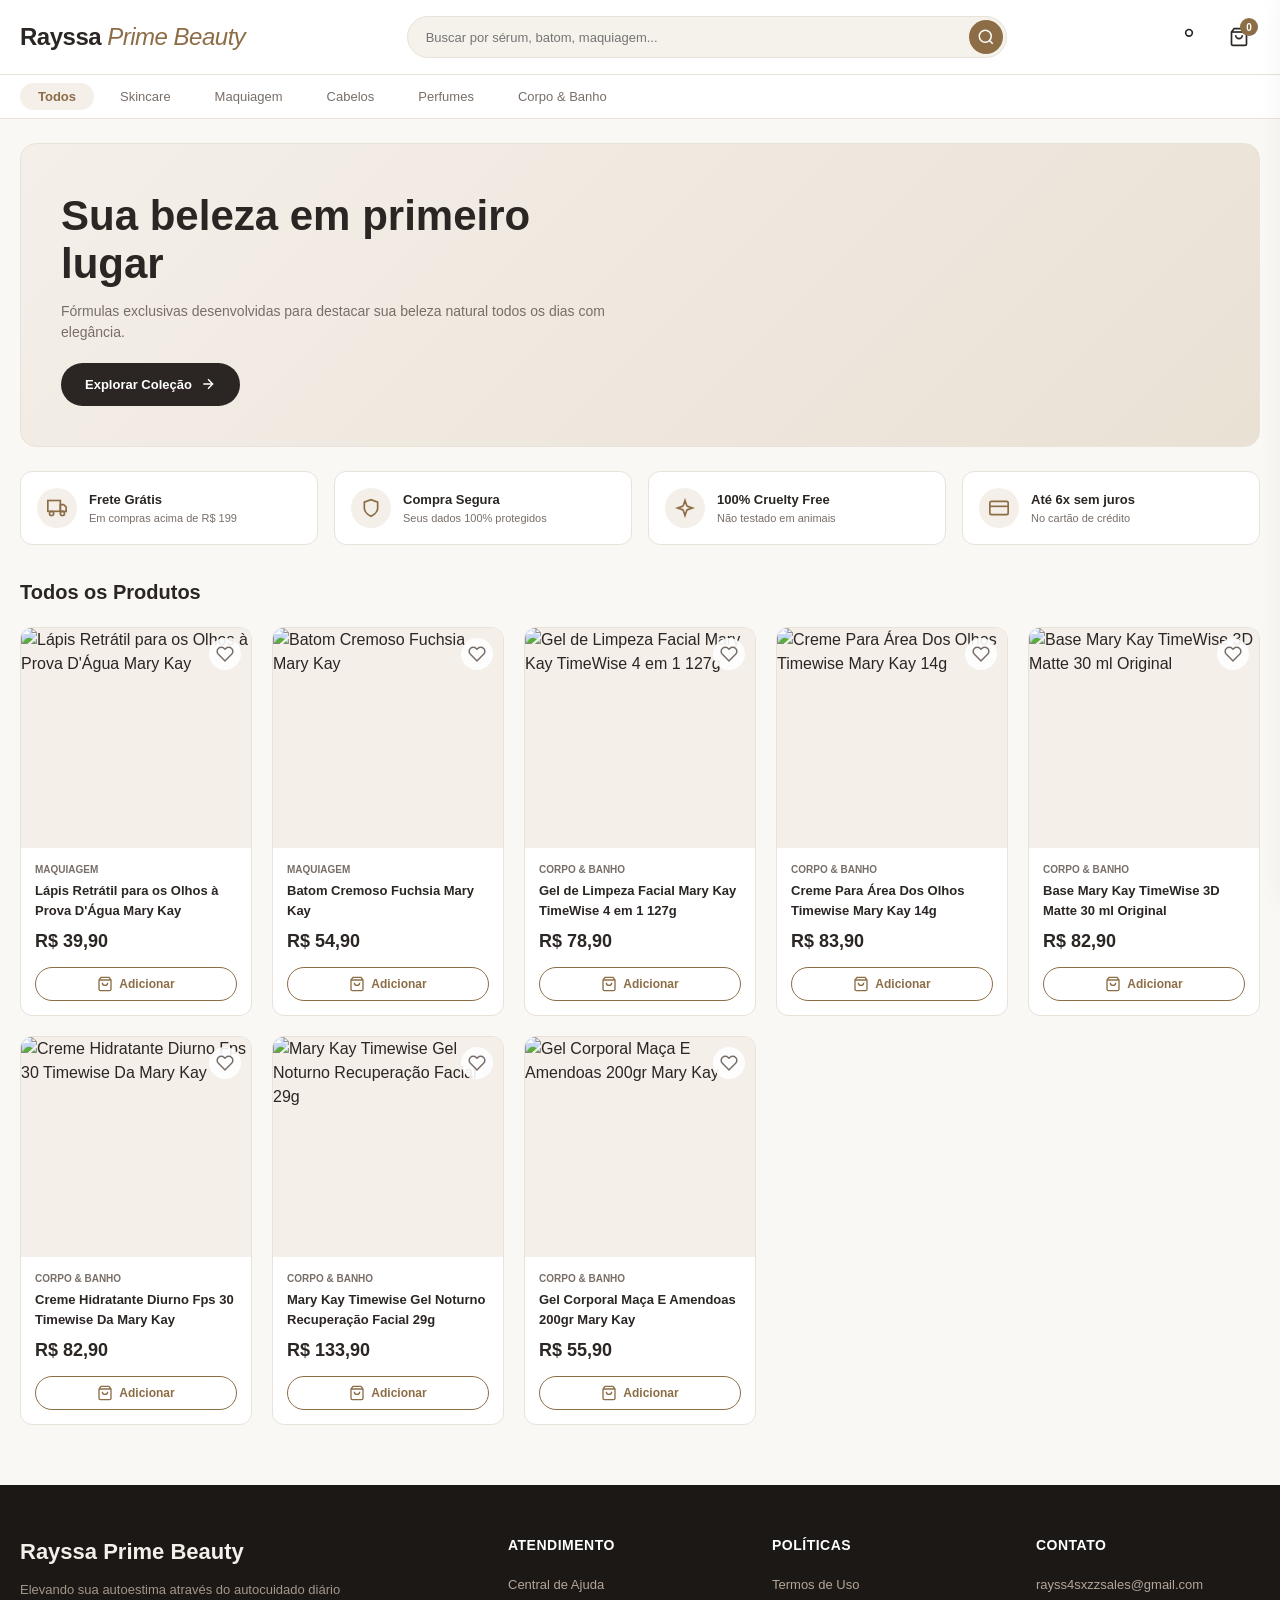
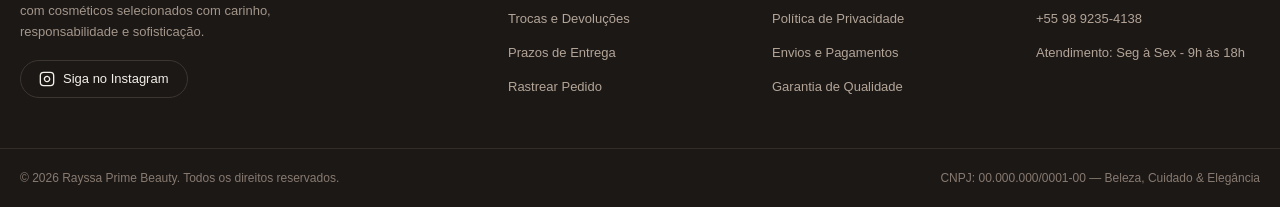
==== index.html @ d8be5419 "Add files via upload" ====
<!DOCTYPE html>
<html lang="pt-BR">

<head>
    <meta charset="UTF-8">
    <meta name="viewport" content="width=device-width, initial-scale=1.0">
    <meta name="description" content="Loja online de produtos de beleza e cuidados pessoais femininos">
    <title>Rayssa Prime Beauty | Beleza & Cuidados Especiais</title>

    <style>
        /* RESET & PALETA DE CORES TERROSA E NUDE ELEGANTE */
        * {
            margin: 0;
            padding: 0;
            box-sizing: border-box;
        }

        :root {
            --primary: #c5a880;          /* Dourado champagne / Nude aquecido */
            --primary-dark: #8c6d46;     /* Marrom avelã refinado */
            --primary-soft: #f4efe9;    /* Creme baunilha suave */
            --bg-body: #faf8f5;         /* Off-white marfim */
            --card-bg: #ffffff;
            --text-main: #2b2623;       /* Grafite café */
            --text-muted: #786e68;      /* Cinza taupe */
            --border: #e8e2d9;          /* Borda neutra e suave */
            --dark-footer: #1c1816;      /* Cacau escuro */
            --success: #25d366;
            --shadow: 0 10px 30px rgba(140, 109, 70, 0.08);
        }

        html, body {
            width: 100%;
            max-width: 100%;
            overflow-x: hidden;
        }

        body {
            font-family: 'Inter', -apple-system, BlinkMacSystemFont, "Segoe UI", Roboto, sans-serif;
            background-color: var(--bg-body);
            color: var(--text-main);
            line-height: 1.5;
            min-height: 100vh;
            display: flex;
            flex-direction: column;
        }

        button, input {
            font-family: inherit;
        }

        button {
            cursor: pointer;
        }

        main {
            flex: 1;
            width: 100%;
        }

        /* CABEÇALHO */
        header {
            position: sticky;
            top: 0;
            z-index: 1000;
            background: rgba(255, 255, 255, 0.96);
            backdrop-filter: blur(12px);
            border-bottom: 1px solid var(--border);
            width: 100%;
        }

        .topbar {
            width: 100%;
            max-width: 1280px;
            min-height: 74px;
            margin: 0 auto;
            padding: 12px 20px;
            display: flex;
            align-items: center;
            justify-content: space-between;
            gap: 24px;
        }

        .logo {
            color: var(--text-main);
            text-decoration: none;
            font-size: 24px;
            font-weight: 700;
            letter-spacing: -0.5px;
            white-space: nowrap;
        }

        .logo span {
            color: var(--primary-dark);
            font-weight: 300;
            font-style: italic;
        }

        .search {
            flex: 1;
            max-width: 600px;
            position: relative;
            margin: 0 auto;
        }

        .search input {
            width: 100%;
            height: 42px;
            padding: 0 48px 0 18px;
            border: 1px solid var(--border);
            border-radius: 25px;
            outline: none;
            background: #f5f1eb;
            color: var(--text-main);
            font-size: 13px;
            transition: all 0.2s ease;
        }

        .search input:focus {
            background: var(--card-bg);
            border-color: var(--primary);
            box-shadow: 0 0 0 3px rgba(197, 168, 128, 0.2);
        }

        .search button {
            position: absolute;
            right: 4px;
            top: 4px;
            width: 34px;
            height: 34px;
            border: none;
            border-radius: 50%;
            background: var(--primary-dark);
            color: white;
            display: flex;
            align-items: center;
            justify-content: center;
            transition: background 0.2s;
        }

        .search button:hover {
            background: var(--primary);
        }

        .header-actions {
            display: flex;
            align-items: center;
            gap: 8px;
        }

        .header-icon {
            width: 42px;
            height: 42px;
            border: none;
            background: transparent;
            color: var(--text-main);
            border-radius: 50%;
            display: flex;
            align-items: center;
            justify-content: center;
            position: relative;
            transition: 0.2s;
        }

        .header-icon:hover {
            background: var(--primary-soft);
            color: var(--primary-dark);
        }

        .cart-count {
            position: absolute;
            top: 2px;
            right: 2px;
            min-width: 18px;
            height: 18px;
            padding: 0 5px;
            background: var(--primary-dark);
            color: white;
            border-radius: 10px;
            font-size: 10px;
            font-weight: 700;
            display: flex;
            align-items: center;
            justify-content: center;
        }

        /* CATEGORIAS */
        .categories {
            background: var(--card-bg);
            border-top: 1px solid var(--border);
            width: 100%;
        }

        .category-list {
            max-width: 1280px;
            margin: 0 auto;
            padding: 8px 20px;
            display: flex;
            gap: 8px;
            overflow-x: auto;
            scrollbar-width: none;
        }

        .category-list::-webkit-scrollbar {
            display: none;
        }

        .category {
            border: none;
            background: transparent;
            color: var(--text-muted);
            padding: 6px 18px;
            border-radius: 20px;
            font-size: 13px;
            white-space: nowrap;
            transition: 0.2s;
        }

        .category:hover, .category.active {
            color: var(--primary-dark);
            background: var(--primary-soft);
            font-weight: 600;
        }

        /* HERO BANNER */
        .hero {
            max-width: 1280px;
            margin: 24px auto;
            padding: 0 20px;
            width: 100%;
        }

        .hero-box {
            min-height: 280px;
            border-radius: 16px;
            overflow: hidden;
            position: relative;
            display: flex;
            align-items: center;
            padding: 40px;
            background: linear-gradient(135deg, #f4efe9 0%, #eae1d5 100%);
            border: 1px solid var(--border);
        }

        .hero-content {
            position: relative;
            z-index: 2;
            max-width: 550px;
        }

        .hero-label {
            color: var(--primary-dark);
            text-transform: uppercase;
            font-size: 11px;
            font-weight: 700;
            letter-spacing: 1.5px;
        }

        .hero h1 {
            font-size: clamp(28px, 4vw, 42px);
            line-height: 1.15;
            color: var(--text-main);
            margin: 8px 0 12px;
            font-weight: 700;
        }

        .hero p {
            color: var(--text-muted);
            font-size: 14px;
        }

        .hero-button {
            display: inline-flex;
            align-items: center;
            gap: 8px;
            margin-top: 20px;
            padding: 12px 24px;
            background: var(--text-main);
            color: white;
            text-decoration: none;
            border-radius: 25px;
            font-size: 13px;
            font-weight: 600;
            transition: 0.2s;
        }

        .hero-button:hover {
            background: var(--primary-dark);
            transform: translateY(-2px);
        }

        /* BENEFÍCIOS */
        .benefits {
            max-width: 1280px;
            margin: 0 auto 32px;
            padding: 0 20px;
            display: grid;
            grid-template-columns: repeat(4, 1fr);
            gap: 16px;
            width: 100%;
        }

        .benefit {
            background: var(--card-bg);
            border: 1px solid var(--border);
            border-radius: 12px;
            padding: 16px;
            display: flex;
            align-items: center;
            gap: 12px;
        }

        .benefit-icon {
            width: 40px;
            height: 40px;
            border-radius: 50%;
            background: var(--primary-soft);
            color: var(--primary-dark);
            display: flex;
            align-items: center;
            justify-content: center;
            flex-shrink: 0;
        }

        .benefit strong {
            display: block;
            font-size: 13px;
            color: var(--text-main);
        }

        .benefit span {
            display: block;
            color: var(--text-muted);
            font-size: 11px;
        }

        /* CONTEÚDO / PRODUTOS */
        .container {
            width: 100%;
            max-width: 1280px;
            margin: 0 auto;
            padding: 0 20px 60px;
        }

        .section-header {
            display: flex;
            align-items: center;
            justify-content: space-between;
            margin: 24px 0 20px;
        }

        .section-header h2 {
            font-size: 20px;
            font-weight: 700;
        }

        /* CONFIGURAÇÃO DA GRADE REATORA DE PRODUTOS */
        .product-grid {
            display: grid;
            grid-template-columns: repeat(auto-fill, minmax(220px, 1fr));
            gap: 20px;
            width: 100%;
        }

        .product {
            background: var(--card-bg);
            border: 1px solid var(--border);
            border-radius: 12px;
            overflow: hidden;
            position: relative;
            transition: 0.3s ease;
            display: flex;
            flex-direction: column;
        }

        .product:hover {
            transform: translateY(-4px);
            box-shadow: var(--shadow);
        }

        .product-image {
            width: 100%;
            height: 220px;
            background: #f4efe9;
            position: relative;
            display: flex;
            align-items: center;
            justify-content: center;
            cursor: pointer;
            overflow: hidden;
        }

        .product-image img {
            width: 100%;
            height: 100%;
            object-fit: cover;
            transition: transform 0.3s ease;
        }

        .product-image:hover img {
            transform: scale(1.05);
        }

        .favorite {
            position: absolute;
            right: 10px;
            top: 10px;
            border: none;
            border-radius: 50%;
            width: 32px;
            height: 32px;
            background: rgba(255, 255, 255, 0.9);
            color: var(--text-muted);
            display: flex;
            align-items: center;
            justify-content: center;
            transition: 0.2s;
            z-index: 5;
        }

        .favorite:hover, .favorite.active {
            color: #c0392b;
            background: white;
        }

        .favorite.active svg {
            fill: #c0392b;
            stroke: #c0392b;
        }

        .product-info {
            padding: 14px;
            display: flex;
            flex-direction: column;
            flex: 1;
        }

        .product-category {
            color: var(--text-muted);
            text-transform: uppercase;
            font-size: 10px;
            font-weight: 700;
            margin-bottom: 4px;
        }

        .product-name {
            font-size: 13px;
            font-weight: 600;
            color: var(--text-main);
            margin-bottom: 8px;
            min-height: 38px;
        }

        .price {
            font-size: 18px;
            font-weight: 700;
            color: var(--text-main);
            margin-bottom: 12px;
            margin-top: auto;
        }

        .add-cart {
            width: 100%;
            border: 1px solid var(--primary-dark);
            background: transparent;
            color: var(--primary-dark);
            padding: 8px;
            border-radius: 20px;
            font-size: 12px;
            font-weight: 600;
            display: flex;
            align-items: center;
            justify-content: center;
            gap: 6px;
            transition: 0.2s;
        }

        .add-cart:hover {
            background: var(--primary-dark);
            color: white;
        }

        /* MODAL DE AMPLIAÇÃO / LIGHTBOX DA IMAGEM */
        .image-modal-overlay {
            position: fixed;
            inset: 0;
            background: rgba(0, 0, 0, 0.88);
            backdrop-filter: blur(5px);
            z-index: 4000;
            display: none;
            align-items: center;
            justify-content: center;
            padding: 20px;
            opacity: 0;
            transition: opacity 0.3s ease;
        }

        .image-modal-overlay.active {
            display: flex;
            opacity: 1;
        }

        .image-modal-wrapper {
            position: relative;
            max-width: 90vw;
            max-height: 85vh;
            display: flex;
            flex-direction: column;
            align-items: center;
        }

        .image-modal-viewport {
            overflow: hidden;
            border-radius: 8px;
            display: flex;
            align-items: center;
            justify-content: center;
            max-width: 80vw;
            max-height: 75vh;
            position: relative;
            user-select: none;
            touch-action: none;
        }

        .image-modal-viewport img {
            max-width: 100%;
            max-height: 75vh;
            object-fit: contain;
            border-radius: 8px;
            box-shadow: 0 10px 40px rgba(0,0,0,0.5);
            cursor: zoom-in;
            transition: transform 0.2s ease-out;
            transform-origin: center center;
        }

        .image-modal-viewport img.zoomed {
            cursor: grab;
        }

        .image-modal-viewport img.grabbing {
            cursor: grabbing !important;
        }

        .close-image-modal {
            position: absolute;
            top: -45px;
            right: 0;
            background: rgba(255, 255, 255, 0.2);
            border: none;
            color: white;
            width: 36px;
            height: 36px;
            border-radius: 50%;
            display: flex;
            align-items: center;
            justify-content: center;
            cursor: pointer;
            transition: background 0.2s;
            z-index: 10;
        }

        .close-image-modal:hover {
            background: rgba(255, 255, 255, 0.4);
        }

        .image-modal-caption {
            color: #ffffff;
            margin-top: 12px;
            font-size: 14px;
            font-weight: 500;
            text-align: center;
            text-shadow: 0 2px 4px rgba(0,0,0,0.5);
        }

        /* MODAL / PAINEL LATERAL DO CARRINHO */
        .cart-overlay {
            position: fixed;
            inset: 0;
            background: rgba(28, 24, 22, 0.4);
            z-index: 2000;
            display: none;
            backdrop-filter: blur(2px);
        }

        .cart-overlay.active {
            display: block;
        }

        .cart-drawer {
            position: fixed;
            right: -420px;
            top: 0;
            width: 400px;
            max-width: 100%;
            height: 100%;
            background: var(--card-bg);
            z-index: 3000;
            display: flex;
            flex-direction: column;
            transition: right 0.3s ease;
            box-shadow: -10px 0 30px rgba(0,0,0,0.1);
        }

        .cart-drawer.active {
            right: 0;
        }

        .cart-header {
            padding: 18px 20px;
            border-bottom: 1px solid var(--border);
            display: flex;
            align-items: center;
            justify-content: space-between;
        }

        .cart-header h3 {
            font-size: 18px;
            font-weight: 700;
        }

        .close-cart {
            border: none;
            background: transparent;
            width: 36px;
            height: 36px;
            border-radius: 50%;
            display: flex;
            align-items: center;
            justify-content: center;
            color: var(--text-muted);
        }

        .close-cart:hover {
            background: var(--primary-soft);
            color: var(--text-main);
        }

        .cart-items {
            flex: 1;
            overflow-y: auto;
            padding: 10px 20px;
        }

        .cart-item {
            display: flex;
            gap: 12px;
            padding: 12px 0;
            border-bottom: 1px solid var(--border);
            align-items: center;
        }

        .cart-item-img {
            width: 60px;
            height: 60px;
            border-radius: 8px;
            object-fit: cover;
            background: #f5f1eb;
        }

        .cart-item-details {
            flex: 1;
        }

        .cart-item-title {
            font-size: 13px;
            font-weight: 600;
            margin-bottom: 4px;
        }

        .cart-item-price {
            font-size: 13px;
            font-weight: 700;
            color: var(--primary-dark);
        }

        .cart-item-qty {
            display: flex;
            align-items: center;
            gap: 8px;
            margin-top: 6px;
        }

        .qty-btn {
            width: 22px;
            height: 22px;
            border: 1px solid var(--border);
            background: white;
            border-radius: 4px;
            display: flex;
            align-items: center;
            justify-content: center;
            font-size: 12px;
        }

        .remove-item {
            border: none;
            background: transparent;
            color: #c0392b;
            font-size: 11px;
            margin-left: auto;
            cursor: pointer;
        }

        .cart-empty {
            height: 100%;
            display: flex;
            flex-direction: column;
            align-items: center;
            justify-content: center;
            color: var(--text-muted);
            text-align: center;
            gap: 12px;
        }

        .cart-footer {
            padding: 20px;
            border-top: 1px solid var(--border);
            background: var(--card-bg);
        }

        .cart-total {
            display: flex;
            justify-content: space-between;
            font-size: 16px;
            font-weight: 700;
            margin-bottom: 16px;
        }

        .checkout-btn {
            width: 100%;
            border: none;
            background: var(--success);
            color: white;
            padding: 12px;
            border-radius: 25px;
            font-size: 14px;
            font-weight: 700;
            display: flex;
            align-items: center;
            justify-content: center;
            gap: 8px;
            transition: 0.2s;
        }

        .checkout-btn:hover {
            filter: brightness(0.95);
        }

        .checkout-btn:disabled {
            opacity: 0.8;
            cursor: wait;
        }

        /* ANIMAÇÃO DE SPINNER PARA REDIRECIONAMENTO */
        .spinner {
            width: 18px;
            height: 18px;
            border: 2px solid rgba(255, 255, 255, 0.3);
            border-radius: 50%;
            border-top-color: white;
            animation: spin 0.8s linear infinite;
        }

        @keyframes spin {
            to { transform: rotate(360deg); }
        }

        /* RODAPÉ */
        footer {
            width: 100%;
            background: var(--dark-footer);
            color: #d1c7bd;
            padding: 50px 0 0;
            margin: 0;
        }

        .footer-content {
            width: 100%;
            max-width: 1280px;
            margin: 0 auto;
            padding: 0 20px;
            display: grid;
            grid-template-columns: 2fr 1fr 1fr 1fr;
            gap: 40px;
        }

        .footer-brand h2 {
            color: #f4efe9;
            font-size: 22px;
            margin-bottom: 12px;
            font-weight: 700;
        }

        .footer-brand p {
            color: #a3968a;
            max-width: 340px;
            font-size: 13px;
            line-height: 1.6;
            margin-bottom: 18px;
        }

        .footer-column h3 {
            color: #ffffff;
            font-size: 14px;
            margin-bottom: 16px;
            font-weight: 600;
            text-transform: uppercase;
            letter-spacing: 0.5px;
        }

        .footer-column ul {
            list-style: none;
        }

        .footer-column li {
            margin-bottom: 10px;
        }

        .footer-column a {
            color: #b3a598;
            text-decoration: none;
            font-size: 13px;
            transition: 0.2s;
        }

        .footer-column a:hover {
            color: var(--primary);
        }

        .social-instagram {
            display: inline-flex;
            align-items: center;
            gap: 8px;
            color: #f4efe9;
            text-decoration: none;
            padding: 8px 18px;
            border: 1px solid #3d3530;
            border-radius: 20px;
            font-size: 13px;
            transition: all 0.2s ease;
        }

        .social-instagram:hover {
            background: var(--primary-dark);
            border-color: var(--primary-dark);
            color: white;
        }

        .footer-bottom {
            width: 100%;
            max-width: 1280px;
            margin: 40px auto 0;
            padding: 20px;
            border-top: 1px solid #332b26;
            display: flex;
            justify-content: space-between;
            align-items: center;
            gap: 15px;
            color: #877a70;
            font-size: 12px;
        }

        /* RESPONSIVIDADE */
        @media (max-width: 900px) {
            .footer-content {
                grid-template-columns: 1fr 1fr;
            }
            .benefits {
                grid-template-columns: repeat(2, 1fr);
            }
        }

        @media (max-width: 600px) {
            .container {
                padding: 0 12px 40px;
            }
            .topbar {
                padding: 10px;
                gap: 12px;
                flex-wrap: wrap;
            }
            .search {
                order: 3;
                flex-basis: 100%;
            }

            .hero-box {
                padding: 24px 16px;
            }

            .product-grid {
                grid-template-columns: repeat(2, 1fr);
                gap: 10px;
            }

            .product-image {
                height: 150px;
            }

            .product-info {
                padding: 10px;
            }

            .product-name {
                font-size: 12px;
                min-height: 32px;
            }

            .price {
                font-size: 15px;
                margin-bottom: 8px;
            }

            .add-cart {
                padding: 6px;
                font-size: 11px;
            }

            .footer-content {
                grid-template-columns: 1fr;
            }
            .footer-bottom {
                flex-direction: column;
                text-align: center;
            }
        }
    </style>
</head>

<body>

    <!-- CABEÇALHO -->
    <header>
        <div class="topbar">
            <a href="#" class="logo">Rayssa <span>Prime Beauty</span></a>

            <div class="search">
                <input type="text" id="searchInput" placeholder="Buscar por sérum, batom, maquiagem..." oninput="filtrarProdutos()">
                <button aria-label="Buscar">
                    <svg width="18" height="18" viewBox="0 0 24 24" fill="none" stroke="currentColor" stroke-width="2"><circle cx="11" cy="11" r="8"></circle><line x1="21" y1="21" x2="16.65" y2="16.65"></line></svg>
                </button>
            </div>

            <div class="header-actions">
                <button class="header-icon" title="Minha Conta / Login" onclick="alert('Área de Login e Cadastro do Cliente.')">
                    <svg width="20" height="20" viewBox="0 0 24 24" fill="none" stroke="currentColor" stroke-width="2"><path d="20 21v-2a4 4 0 0 0-4-4H8a4 4 0 0 0-4 4v2"></path><circle cx="12" cy="7" r="4"></circle></svg>
                </button>
                <button class="header-icon" title="Carrinho de Compras" onclick="toggleCarrinho()">
                    <svg width="20" height="20" viewBox="0 0 24 24" fill="none" stroke="currentColor" stroke-width="2"><path d="M6 2L3 6v14a2 2 0 0 0 2 2h14a2 2 0 0 0 2-2V6l-3-4z"></path><line x1="3" y1="6" x2="21" y2="6"></line><path d="M16 10a4 4 0 0 1-8 0"></path></svg>
                    <span class="cart-count" id="cartCount">0</span>
                </button>
            </div>
        </div>

        <nav class="categories">
            <div class="category-list">
                <button class="category active" onclick="filtrarCategoria('Todos', this)">Todos</button>
                <button class="category" onclick="filtrarCategoria('Skincare', this)">Skincare</button>
                <button class="category" onclick="filtrarCategoria('Maquiagem', this)">Maquiagem</button>
                <button class="category" onclick="filtrarCategoria('Cabelos', this)">Cabelos</button>
                <button class="category" onclick="filtrarCategoria('Perfumes', this)">Perfumes</button>
                <button class="category" onclick="filtrarCategoria('Corpo & Banho', this)">Corpo & Banho</button>
            </div>
        </nav>
    </header>

    <main>
        <!-- HERO BANNER -->
        <section class="hero">
            <div class="hero-box">
                <div class="hero-content">
                    <span class="hero-label"></span>
                    <h1>Sua beleza em primeiro lugar</h1>
                    <p>Fórmulas exclusivas desenvolvidas para destacar sua beleza natural todos os dias com elegância.</p>
                    <a href="#produtos" class="hero-button">
                        Explorar Coleção 
                        <svg width="16" height="16" viewBox="0 0 24 24" fill="none" stroke="currentColor" stroke-width="2"><line x1="5" y1="12" x2="19" y2="12"></line><polyline points="12 5 19 12 12 19"></polyline></svg>
                    </a>
                </div>
            </div>
        </section>

        <!-- BENEFÍCIOS -->
        <section class="benefits">
            <div class="benefit">
                <div class="benefit-icon">
                    <svg width="20" height="20" viewBox="0 0 24 24" fill="none" stroke="currentColor" stroke-width="2"><rect x="1" y="3" width="15" height="13"></rect><polygon points="16 8 20 8 23 11 23 16 16 16 16 8"></polygon><circle cx="5.5" cy="18.5" r="2.5"></circle><circle cx="18.5" cy="18.5" r="2.5"></circle></svg>
                </div>
                <div>
                    <strong>Frete Grátis</strong>
                    <span>Em compras acima de R$ 199</span>
                </div>
            </div>
            <div class="benefit">
                <div class="benefit-icon">
                    <svg width="20" height="20" viewBox="0 0 24 24" fill="none" stroke="currentColor" stroke-width="2"><path d="M12 22s8-4 8-10V5l-8-3-8 3v7c0 6 8 10 8 10z"></path></svg>
                </div>
                <div>
                    <strong>Compra Segura</strong>
                    <span>Seus dados 100% protegidos</span>
                </div>
            </div>
            <div class="benefit">
                <div class="benefit-icon">
                    <svg width="20" height="20" viewBox="0 0 24 24" fill="none" stroke="currentColor" stroke-width="2"><path d="m12 3-1.912 5.813a2 2 0 0 1-1.275 1.275L3 12l5.813 1.912a2 2 0 0 1 1.275 1.275L12 21l1.912-5.813a2 2 0 0 1 1.275-1.275L21 12l-5.813-1.912a2 2 0 0 1-1.275-1.275L12 3Z"></path></svg>
                </div>
                <div>
                    <strong>100% Cruelty Free</strong>
                    <span>Não testado em animais</span>
                </div>
            </div>
            <div class="benefit">
                <div class="benefit-icon">
                    <svg width="20" height="20" viewBox="0 0 24 24" fill="none" stroke="currentColor" stroke-width="2"><rect x="1" y="4" width="22" height="16" rx="2" ry="2"></rect><line x1="1" y1="10" x2="23" y2="10"></line></svg>
                </div>
                <div>
                    <strong>Até 6x sem juros</strong>
                    <span>No cartão de crédito</span>
                </div>
            </div>
        </section>

        <!-- SEÇÃO DE PRODUTOS -->
        <section class="container" id="produtos">
            <div class="section-header">
                <h2 id="tituloSecao">Todos os Produtos</h2>
            </div>

            <div class="product-grid" id="productGrid">
                <!-- Produtos inseridos via JS -->
            </div>
        </section>
    </main>

    <!-- MODAL DE VISUALIZAÇÃO DE IMAGEM COM ZOOM E DRAG -->
    <div class="image-modal-overlay" id="imageModalOverlay" onclick="fecharModalImagem(event)">
        <div class="image-modal-wrapper">
            <button class="close-image-modal" onclick="fecharModalImagem(event)" aria-label="Fechar">
                <svg width="20" height="20" viewBox="0 0 24 24" fill="none" stroke="currentColor" stroke-width="2"><line x1="18" y1="6" x2="6" y2="18"></line><line x1="6" y1="6" x2="18" y2="18"></line></svg>
            </button>
            <div class="image-modal-viewport" id="imageViewport">
                <img id="modalImage" src="" alt="Imagem do Produto">
            </div>
            <div class="image-modal-caption" id="modalCaption"></div>
        </div>
    </div>

    <!-- DRAWER LATERAL DO CARRINHO DE COMPRAS -->
    <div class="cart-overlay" id="cartOverlay" onclick="toggleCarrinho()"></div>
    <aside class="cart-drawer" id="cartDrawer">
        <div class="cart-header">
            <h3>Seu Carrinho</h3>
            <button class="close-cart" onclick="toggleCarrinho()">
                <svg width="20" height="20" viewBox="0 0 24 24" fill="none" stroke="currentColor" stroke-width="2"><line x1="18" y1="6" x2="6" y2="18"></line><line x1="6" y1="6" x2="18" y2="18"></line></svg>
            </button>
        </div>

        <div class="cart-items" id="cartItems">
            <!-- Itens do carrinho aparecem aqui -->
        </div>

        <div class="cart-footer">
            <div class="cart-total">
                <span>Total:</span>
                <span id="cartTotalValue">R$ 0,00</span>
            </div>
            <button class="checkout-btn" id="btnCheckout" onclick="finalizarPedidoWhatsApp()">
                <svg width="20" height="20" viewBox="0 0 24 24" fill="none" stroke="currentColor" stroke-width="2"><path d="M21 11.5a8.38 8.38 0 0 1-.9 3.8 8.5 8.5 0 0 1-7.6 4.7 8.38 8.38 0 0 1-3.8-.9L3 21l1.9-5.7a8.38 8.38 0 0 1-.9-3.8 8.5 8.5 0 0 1 4.7-7.6 8.38 8.38 0 0 1 3.8-.9h.5a8.48 8.48 0 0 1 8 8v.5z"></path></svg>
                <span>Finalizar pelo WhatsApp</span>
            </button>
        </div>
    </aside>

    <!-- RODAPÉ COMPLETO -->
    <footer>
        <div class="footer-content">
            <div class="footer-brand">
                <h2>Rayssa Prime Beauty</h2>
                <p>Elevando sua autoestima através do autocuidado diário com cosméticos selecionados com carinho, responsabilidade e sofisticação.</p>
                <a href="https://www.instagram.com/_rayssasales_?utm_source=qr&igsi=c3VwMDdrdnJkaGpn" rel="noopener" class="social-instagram">
                    <svg width="16" height="16" viewBox="0 0 24 24" fill="none" stroke="currentColor" stroke-width="2"><rect x="2" y="2" width="20" height="20" rx="5" ry="5"></rect><path d="M16 11.37A4 4 0 1 1 12.63 8 4 4 0 0 1 16 11.37z"></path><line x1="17.5" y1="6.5" x2="17.51" y2="6.5"></line></svg>
                    Siga no Instagram
                </a>
            </div>

            <div class="footer-column">
                <h3>Atendimento</h3>
                <ul>
                    <li><a href="#">Central de Ajuda</a></li>
                    <li><a href="#">Trocas e Devoluções</a></li>
                    <li><a href="#">Prazos de Entrega</a></li>
                    <li><a href="#">Rastrear Pedido</a></li>
                </ul>
            </div>

            <div class="footer-column">
                <h3>Políticas</h3>
                <ul>
                    <li><a href="#">Termos de Uso</a></li>
                    <li><a href="#">Política de Privacidade</a></li>
                    <li><a href="#">Envios e Pagamentos</a></li>
                    <li><a href="#">Garantia de Qualidade</a></li>
                </ul>
            </div>

            <div class="footer-column">
                <h3>Contato</h3>
                <ul>
                    <li><a href="#">rayss4sxzzsales@gmail.com</a></li>
                    <li><a href="#">+55 98 9235-4138</a></li>
                    <li><a href="#">Atendimento: Seg à Sex - 9h às 18h</a></li>
                </ul>
            </div>
        </div>

        <div class="footer-bottom">
            <p>&copy; 2026 Rayssa Prime Beauty. Todos os direitos reservados.</p>
            <p>CNPJ: 00.000.000/0001-00 — Beleza, Cuidado & Elegância</p>
        </div>
    </footer>

    <!-- SCRIPTS DE FUNCIONALIDADES -->
    <script>
        const imgPlaceholder = "data:image/svg+xml;utf8,<svg xmlns='http://www.w3.org/2000/svg' width='300' height='300' viewBox='0 0 300 300'><rect width='300' height='300' fill='%23f4efe9'/><text x='50%' y='50%' fill='%238c6d46' font-size='16' font-family='sans-serif' text-anchor='middle' dy='.3em'>Rayssa Prime Beauty</text></svg>";

        const listaProdutos = [
            { id: 1, nome: "Lápis Retrátil para os Olhos à Prova D'Água Mary Kay", categoria: "Maquiagem", preco: 39.90, img: "https://marykay.vtexassets.com/arquivos/ids/156760-1600-auto?v=638685933527400000\&width=1600\&height=auto\&aspect=true" },
            { id: 2, nome: "Batom Cremoso Fuchsia Mary Kay", categoria: "Maquiagem", preco: 54.90, img: "https://down-br.img.susercontent.com/file/sg-11134201-823p7-moy9y2w5vxfkf5.webp" },
            { id: 3, nome: "Gel de Limpeza Facial Mary Kay TimeWise 4 em 1 127g", categoria: "Corpo \& Banho", preco: 78.90, img: "https://down-br.img.susercontent.com/file/br-11134207-820m1-mrvkv0xo01l302.webp" },
            { id: 4, nome: "Creme Para Área Dos Olhos Timewise Mary Kay 14g", categoria: "Corpo \& Banho", preco: 83.90, img: "https://http2.mlstatic.com/D\_NQ\_NP\_2X\_630086-MLB92149570171\_092025-F-creme-para-area-dos-olhos-timewise-mary-kay-14g.webp" },
            { id: 5, nome: "Base Mary Kay TimeWise 3D Matte 30 ml Original", categoria: "Corpo \& Banho", preco: 82.90, img: "https://down-br.img.susercontent.com/file/br-11134201-820lg-mrgtv17qmznr77" },
            { id: 6, nome: "Creme Hidratante Diurno Fps 30 Timewise Da Mary Kay", categoria: "Corpo \& Banho", preco: 82.90, img: "https://http2.mlstatic.com/D\_Q\_NP\_892889-MLB89362755671\_082025-F-creme-hidratante-diurno-fps-30-timewise-da-mary-kay.webp" },
           { id: 7, nome: "Mary Kay Timewise Gel Noturno Recuperação Facial 29g", categoria: "Corpo \& Banho", preco: 133.90, img: "https://http2.mlstatic.com/D\_Q\_NP\_613908-MLA113819938589\_062026-F-mary-kay-timewise-gel-noturno-recuperacao-facial.webp" },
           { id: 8, nome: "Gel Corporal Maça E Amendoas 200gr Mary Kay", categoria: "Corpo \& Banho", preco: 55.90, img: "https://http2.mlstatic.com/D\_NQ\_NP\_2X\_741550-MLA113243230627\_062026-F-gel-corporal-maca-e-amendoas-200gr-mary-kay.webp" },

];

        let carrinho = [];
        let categoriaAtual = "Todos";

        function renderizarProdutos(produtos) {
            const grid = document.getElementById("productGrid");
            if (!grid) return;

            grid.innerHTML = "";

            if (!produtos || produtos.length === 0) {
                grid.innerHTML = `<p style="grid-column: 1/-1; text-align: center; color: var(--text-muted); padding: 40px 0;">Nenhum produto encontrado.</p>`;
                return;
            }

            produtos.forEach(prod => {
                const card = document.createElement("article");
                card.className = "product";
                card.innerHTML = `
                    <div class="product-image" onclick="abrirModalImagem('${prod.img}', '${prod.nome.replace(/'/g, "\\'")}')">
                        <button class="favorite" onclick="event.stopPropagation(); this.classList.toggle('active')" aria-label="Favoritar">
                            <svg width="18" height="18" viewBox="0 0 24 24" fill="none" stroke="currentColor" stroke-width="2"><path d="M20.84 4.61a5.5 5.5 0 0 0-7.78 0L12 5.67l-1.06-1.06a5.5 5.5 0 0 0-7.78 7.78l1.06 1.06L12 21.23l7.78-7.78 1.06-1.06a5.5 5.5 0 0 0 0-7.78z"></path></svg>
                        </button>
                        <img src="${prod.img}" alt="${prod.nome}" loading="lazy" onerror="this.onerror=null; this.src='${imgPlaceholder}';">
                    </div>
                    <div class="product-info">
                        <span class="product-category">${prod.categoria}</span>
                        <h3 class="product-name">${prod.nome}</h3>
                        <div class="price">R$ ${prod.preco.toFixed(2).replace('.', ',')}</div>
                        <button class="add-cart" onclick="adicionarAoCarrinho(${prod.id})">
                            <svg width="16" height="16" viewBox="0 0 24 24" fill="none" stroke="currentColor" stroke-width="2"><path d="M6 2L3 6v14a2 2 0 0 0 2 2h14a2 2 0 0 0 2-2V6l-3-4z"></path><line x1="3" y1="6" x2="21" y2="6"></line><path d="M16 10a4 4 0 0 1-8 0"></path></svg>
                            Adicionar
                        </button>
                    </div>
                `;
                grid.appendChild(card);
            });
        }

        /* LIGHTBOX COM ZOOM E ARRASTO CORRIGIDO */
        let isZoomed = false;
        let isDragging = false;
        let startX = 0, startY = 0;
        let translateX = 0, translateY = 0;
        let currentTranslateX = 0, currentTranslateY = 0;

        function abrirModalImagem(src, nome) {
            const overlay = document.getElementById("imageModalOverlay");
            const modalImg = document.getElementById("modalImage");
            const caption = document.getElementById("modalCaption");

            modalImg.src = src;
            resetZoomEPosicao();
            caption.innerText = nome;
            overlay.classList.add("active");
        }

        function fecharModalImagem(event) {
            if (event.target.id === "imageModalOverlay" || event.currentTarget.classList.contains("close-image-modal") || event.type === "keydown") {
                const overlay = document.getElementById("imageModalOverlay");
                overlay.classList.remove("active");
                resetZoomEPosicao();
            }
        }

        function resetZoomEPosicao() {
            const modalImg = document.getElementById("modalImage");
            isZoomed = false;
            isDragging = false;
            translateX = 0;
            translateY = 0;
            currentTranslateX = 0;
            currentTranslateY = 0;
            modalImg.classList.remove("zoomed", "grabbing");
            modalImg.style.transform = `translate(0px, 0px) scale(1)`;
        }

        const modalImg = document.getElementById("modalImage");

        modalImg.addEventListener("click", function(e) {
            e.stopPropagation();
            if (isDragging) return;

            isZoomed = !isZoomed;
            if (isZoomed) {
                modalImg.classList.add("zoomed");
                modalImg.style.transform = `translate(0px, 0px) scale(2)`;
            } else {
                resetZoomEPosicao();
            }
        });

        function iniciarArrasto(e) {
            if (!isZoomed) return;
            isDragging = false;
            const clientX = e.touches ? e.touches[0].clientX : e.clientX;
            const clientY = e.touches ? e.touches[0].clientY : e.clientY;

            startX = clientX - currentTranslateX;
            startY = clientY - currentTranslateY;

            document.addEventListener(e.touches ? "touchmove" : "mousemove", arrastar, { passive: false });
            document.addEventListener(e.touches ? "touchend" : "mouseup", pararArrasto);
        }

        function arrastar(e) {
            if (!isZoomed) return;
            if (e.cancelable) e.preventDefault();
            
            const clientX = e.touches ? e.touches[0].clientX : e.clientX;
            const clientY = e.touches ? e.touches[0].clientY : e.clientY;

            translateX = clientX - startX;
            translateY = clientY - startY;

            if (Math.abs(translateX - currentTranslateX) > 3 || Math.abs(translateY - currentTranslateY) > 3) {
                isDragging = true;
                modalImg.classList.add("grabbing");
            }

            modalImg.style.transform = `translate(${translateX}px, ${translateY}px) scale(2)`;
        }

        function pararArrasto() {
            currentTranslateX = translateX;
            currentTranslateY = translateY;
            modalImg.classList.remove("grabbing");

            document.removeEventListener("mousemove", arrastar);
            document.removeEventListener("mouseup", pararArrasto);
            document.removeEventListener("touchmove", arrastar);
            document.removeEventListener("touchend", pararArrasto);

            setTimeout(() => { isDragging = false; }, 50);
        }

        modalImg.addEventListener("mousedown", iniciarArrasto);
        modalImg.addEventListener("touchstart", iniciarArrasto, { passive: true });

        document.addEventListener("keydown", function(e) {
            if (e.key === "Escape") {
                fecharModalImagem(e);
            }
        });

        function filtrarCategoria(categoria, btnElement) {
            categoriaAtual = categoria;
            
            document.querySelectorAll(".category").forEach(btn => btn.classList.remove("active"));
            if (btnElement) btnElement.classList.add("active");

            const titulo = document.getElementById("tituloSecao");
            if (titulo) titulo.innerText = categoria === "Todos" ? "Todos os Produtos" : categoria;
            
            filtrarProdutos();
        }

        function filtrarProdutos() {
            const input = document.getElementById("searchInput");
            const termoBusca = input ? input.value.toLowerCase() : "";
            
            const produtosFiltrados = listaProdutos.filter(prod => {
                const bateCategoria = (categoriaAtual === "Todos") || (prod.categoria.toLowerCase() === categoriaAtual.toLowerCase());
                const bateBusca = prod.nome.toLowerCase().includes(termoBusca) || prod.categoria.toLowerCase().includes(termoBusca);
                return bateCategoria && bateBusca;
            });

            renderizarProdutos(produtosFiltrados);
        }

        function toggleCarrinho(forceOpen = false) {
            const drawer = document.getElementById("cartDrawer");
            const overlay = document.getElementById("cartOverlay");

            if (forceOpen) {
                drawer.classList.add("active");
                overlay.classList.add("active");
            } else {
                drawer.classList.toggle("active");
                overlay.classList.toggle("active");
            }
        }

        function adicionarAoCarrinho(id) {
            const prod = listaProdutos.find(p => p.id === id);
            const itemExistente = carrinho.find(item => item.id === id);

            if (itemExistente) {
                itemExistente.qtd += 1;
            } else {
                carrinho.push({ ...prod, qtd: 1 });
            }

            atualizarCarrinho();
            toggleCarrinho(true);
        }

        function alterarQuantidade(id, delta) {
            const item = carrinho.find(i => i.id === id);
            if (item) {
                item.qtd += delta;
                if (item.qtd <= 0) {
                    removerDoCarrinho(id);
                    return;
                }
            }
            atualizarCarrinho();
        }

        function removerDoCarrinho(id) {
            carrinho = carrinho.filter(i => i.id !== id);
            atualizarCarrinho();
        }

        function atualizarCarrinho() {
            const cartItemsContainer = document.getElementById("cartItems");
            const cartCountElement = document.getElementById("cartCount");
            const cartTotalValueElement = document.getElementById("cartTotalValue");

            if (!cartItemsContainer) return;

            cartItemsContainer.innerHTML = "";

            let totalQtd = 0;
            let totalPreco = 0;

            if (carrinho.length === 0) {
                cartItemsContainer.innerHTML = `
                    <div class="cart-empty">
                        <svg width="48" height="48" viewBox="0 0 24 24" fill="none" stroke="currentColor" stroke-width="1.5" style="opacity:0.3"><path d="M6 2L3 6v14a2 2 0 0 0 2 2h14a2 2 0 0 0 2-2V6l-3-4z"></path><line x1="3" y1="6" x2="21" y2="6"></line><path d="M16 10a4 4 0 0 1-8 0"></path></svg>
                        <p>Seu carrinho está vazio.</p>
                    </div>
                `;
            } else {
                carrinho.forEach(item => {
                    totalQtd += item.qtd;
                    totalPreco += item.preco * item.qtd;

                    const itemElement = document.createElement("div");
                    itemElement.className = "cart-item";
                    itemElement.innerHTML = `
                        <img src="${item.img}" alt="${item.nome}" class="cart-item-img" onerror="this.onerror=null; this.src='${imgPlaceholder}';">
                        <div class="cart-item-details">
                            <div class="cart-item-title">${item.nome}</div>
                            <div class="cart-item-price">R$ ${item.preco.toFixed(2).replace('.', ',')}</div>
                            <div class="cart-item-qty">
                                <button class="qty-btn" onclick="alterarQuantidade(${item.id}, -1)">-</button>
                                <span>${item.qtd}</span>
                                <button class="qty-btn" onclick="alterarQuantidade(${item.id}, 1)">+</button>
                            </div>
                        </div>
                        <button class="remove-item" onclick="removerDoCarrinho(${item.id})">Remover</button>
                    `;
                    cartItemsContainer.appendChild(itemElement);
                });
            }

            if (cartCountElement) cartCountElement.innerText = totalQtd;
            if (cartTotalValueElement) cartTotalValueElement.innerText = `R$ ${totalPreco.toFixed(2).replace('.', ',')}`;
        }

        /* FINALIZAR WHATSAPP */
       function finalizarPedidoWhatsApp() {
    if (carrinho.length === 0) {
        alert("Seu carrinho está vazio!");
        return;
    }

    const btn = document.getElementById("btnCheckout");
    const conteudoOriginal = btn.innerHTML;

    btn.disabled = true;
    btn.innerHTML = `
        <div class="spinner"></div>
        <span>Redirecionando...</span>
    `;

    let mensagem = "Olá! Gostaria de fazer o seguinte pedido:\n\n";
    let total = 0;

    carrinho.forEach(item => {
        const subtotal = item.preco * item.qtd;
        total += subtotal;
        mensagem += `• ${item.nome} (${item.qtd}x) - R$ ${subtotal.toFixed(2).replace('.', ',')}\n`;
    });

    mensagem += `\n*Total: R$ ${total.toFixed(2).replace('.', ',')}*`;

    // Número formatado corretamente sem espaços, traços ou símbolo de +
    const numeroWhatsApp = "559892354138"; 
    const url = `https://wa.me/${numeroWhatsApp}?text=${encodeURIComponent(mensagem)}`;

    setTimeout(() => {
        window.open(url, "_blank");
        btn.disabled = false;
        btn.innerHTML = conteudoOriginal;
    }, 1500);
}

        renderizarProdutos(listaProdutos);
        atualizarCarrinho();
    </script>
</body>

</html>
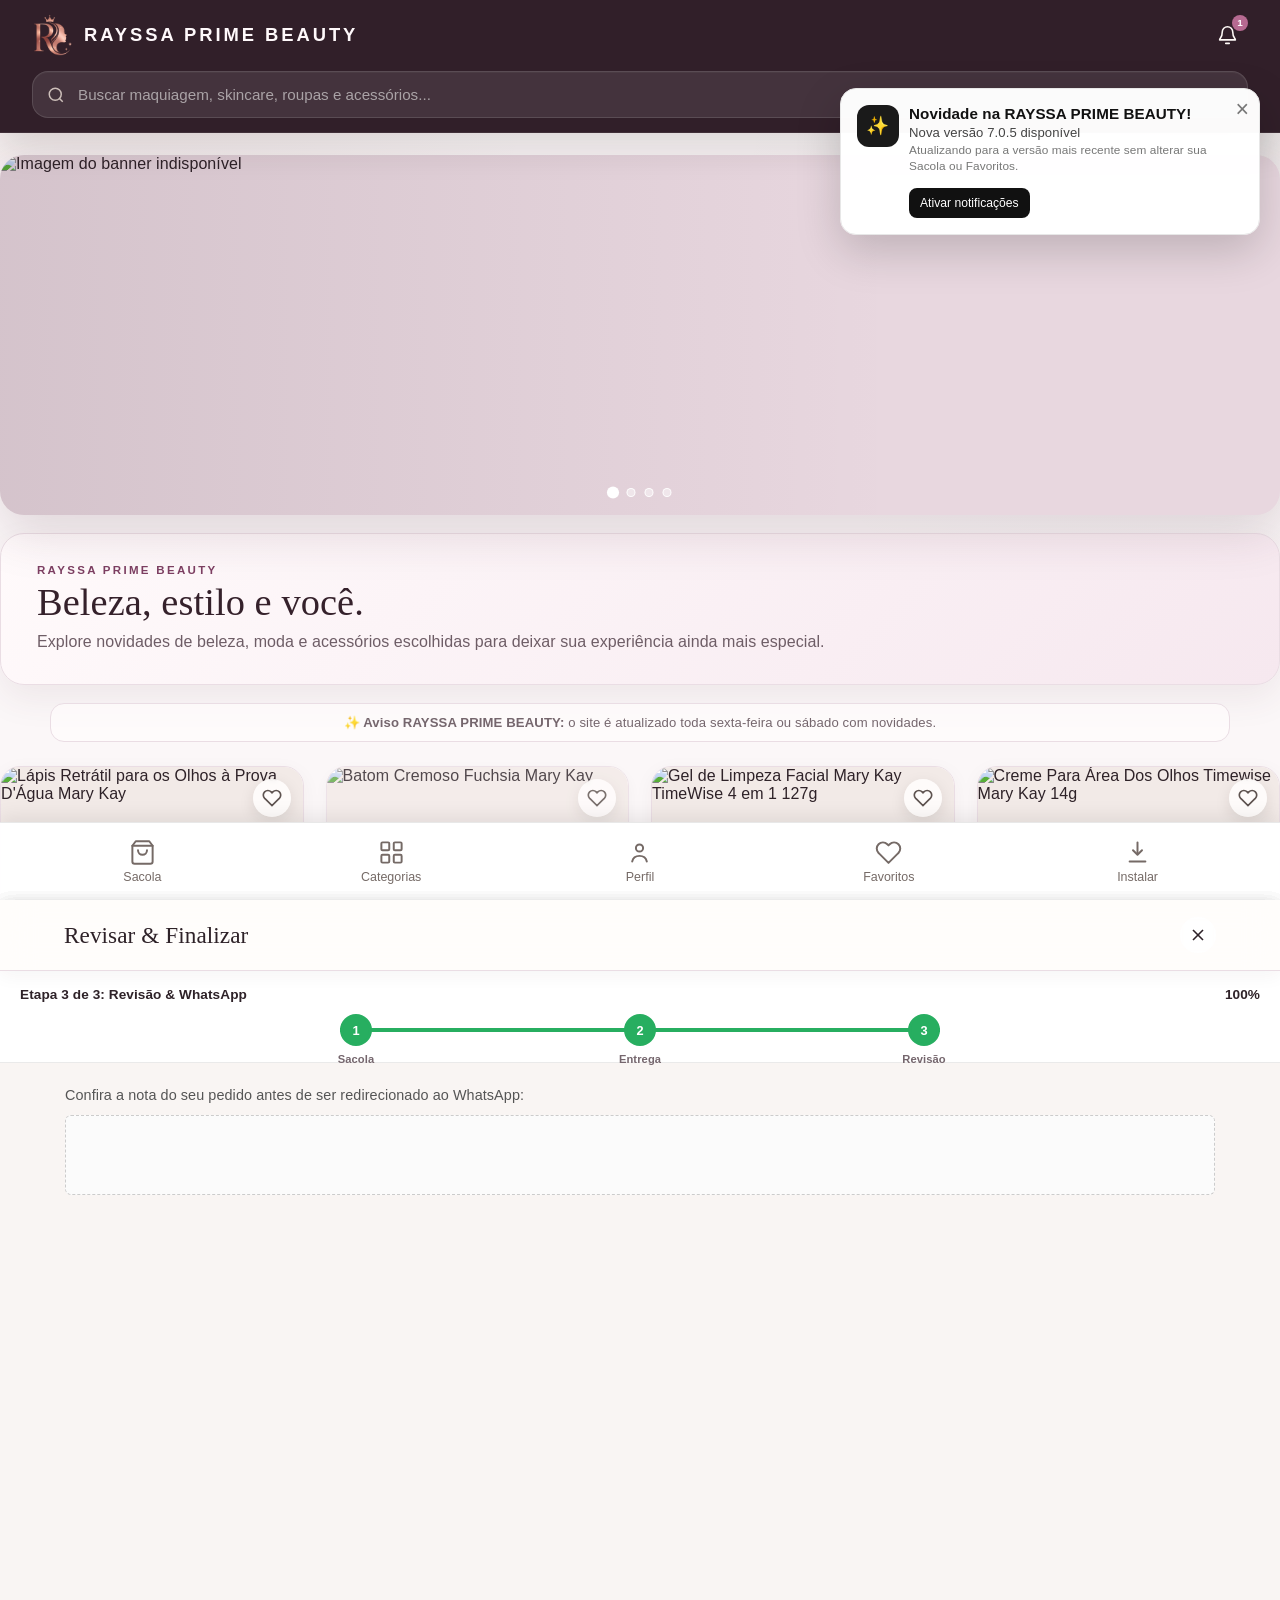
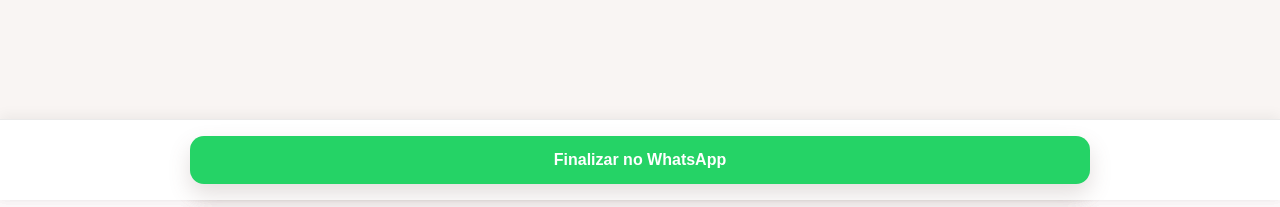
==== commit 3894ec2c: "Add files via upload" ====
--- a/index.html
+++ b/index.html
@@ -1,1441 +1,1025 @@
-<!DOCTYPE html>
-<html lang="pt-BR">
-
-<head>
-    <meta charset="UTF-8">
-    <meta name="viewport" content="width=device-width, initial-scale=1.0">
-    <meta name="description" content="Loja online de produtos de beleza e cuidados pessoais femininos">
-    <title>Rayssa Prime Beauty | Beleza & Cuidados Especiais</title>
-
-    <style>
-        /* RESET & PALETA DE CORES TERROSA E NUDE ELEGANTE */
-        * {
-            margin: 0;
-            padding: 0;
-            box-sizing: border-box;
-        }
-
-        :root {
-            --primary: #c5a880;          /* Dourado champagne / Nude aquecido */
-            --primary-dark: #8c6d46;     /* Marrom avelã refinado */
-            --primary-soft: #f4efe9;    /* Creme baunilha suave */
-            --bg-body: #faf8f5;         /* Off-white marfim */
-            --card-bg: #ffffff;
-            --text-main: #2b2623;       /* Grafite café */
-            --text-muted: #786e68;      /* Cinza taupe */
-            --border: #e8e2d9;          /* Borda neutra e suave */
-            --dark-footer: #1c1816;      /* Cacau escuro */
-            --success: #25d366;
-            --shadow: 0 10px 30px rgba(140, 109, 70, 0.08);
-        }
-
-        html, body {
-            width: 100%;
-            max-width: 100%;
-            overflow-x: hidden;
-        }
-
-        body {
-            font-family: 'Inter', -apple-system, BlinkMacSystemFont, "Segoe UI", Roboto, sans-serif;
-            background-color: var(--bg-body);
-            color: var(--text-main);
-            line-height: 1.5;
-            min-height: 100vh;
-            display: flex;
-            flex-direction: column;
-        }
-
-        button, input {
-            font-family: inherit;
-        }
-
-        button {
-            cursor: pointer;
-        }
-
-        main {
-            flex: 1;
-            width: 100%;
-        }
-
-        /* CABEÇALHO */
-        header {
-            position: sticky;
-            top: 0;
-            z-index: 1000;
-            background: rgba(255, 255, 255, 0.96);
-            backdrop-filter: blur(12px);
-            border-bottom: 1px solid var(--border);
-            width: 100%;
-        }
-
-        .topbar {
-            width: 100%;
-            max-width: 1280px;
-            min-height: 74px;
-            margin: 0 auto;
-            padding: 12px 20px;
-            display: flex;
-            align-items: center;
-            justify-content: space-between;
-            gap: 24px;
-        }
-
-        .logo {
-            color: var(--text-main);
-            text-decoration: none;
-            font-size: 24px;
-            font-weight: 700;
-            letter-spacing: -0.5px;
-            white-space: nowrap;
-        }
-
-        .logo span {
-            color: var(--primary-dark);
-            font-weight: 300;
-            font-style: italic;
-        }
-
-        .search {
-            flex: 1;
-            max-width: 600px;
-            position: relative;
-            margin: 0 auto;
-        }
-
-        .search input {
-            width: 100%;
-            height: 42px;
-            padding: 0 48px 0 18px;
-            border: 1px solid var(--border);
-            border-radius: 25px;
-            outline: none;
-            background: #f5f1eb;
-            color: var(--text-main);
-            font-size: 13px;
-            transition: all 0.2s ease;
-        }
-
-        .search input:focus {
-            background: var(--card-bg);
-            border-color: var(--primary);
-            box-shadow: 0 0 0 3px rgba(197, 168, 128, 0.2);
-        }
-
-        .search button {
-            position: absolute;
-            right: 4px;
-            top: 4px;
-            width: 34px;
-            height: 34px;
-            border: none;
-            border-radius: 50%;
-            background: var(--primary-dark);
-            color: white;
-            display: flex;
-            align-items: center;
-            justify-content: center;
-            transition: background 0.2s;
-        }
-
-        .search button:hover {
-            background: var(--primary);
-        }
-
-        .header-actions {
-            display: flex;
-            align-items: center;
-            gap: 8px;
-        }
-
-        .header-icon {
-            width: 42px;
-            height: 42px;
-            border: none;
-            background: transparent;
-            color: var(--text-main);
-            border-radius: 50%;
-            display: flex;
-            align-items: center;
-            justify-content: center;
-            position: relative;
-            transition: 0.2s;
-        }
-
-        .header-icon:hover {
-            background: var(--primary-soft);
-            color: var(--primary-dark);
-        }
-
-        .cart-count {
-            position: absolute;
-            top: 2px;
-            right: 2px;
-            min-width: 18px;
-            height: 18px;
-            padding: 0 5px;
-            background: var(--primary-dark);
-            color: white;
-            border-radius: 10px;
-            font-size: 10px;
-            font-weight: 700;
-            display: flex;
-            align-items: center;
-            justify-content: center;
-        }
-
-        /* CATEGORIAS */
-        .categories {
-            background: var(--card-bg);
-            border-top: 1px solid var(--border);
-            width: 100%;
-        }
-
-        .category-list {
-            max-width: 1280px;
-            margin: 0 auto;
-            padding: 8px 20px;
-            display: flex;
-            gap: 8px;
-            overflow-x: auto;
-            scrollbar-width: none;
-        }
-
-        .category-list::-webkit-scrollbar {
-            display: none;
-        }
-
-        .category {
-            border: none;
-            background: transparent;
-            color: var(--text-muted);
-            padding: 6px 18px;
-            border-radius: 20px;
-            font-size: 13px;
-            white-space: nowrap;
-            transition: 0.2s;
-        }
-
-        .category:hover, .category.active {
-            color: var(--primary-dark);
-            background: var(--primary-soft);
-            font-weight: 600;
-        }
-
-        /* HERO BANNER */
-        .hero {
-            max-width: 1280px;
-            margin: 24px auto;
-            padding: 0 20px;
-            width: 100%;
-        }
-
-        .hero-box {
-            min-height: 280px;
-            border-radius: 16px;
-            overflow: hidden;
-            position: relative;
-            display: flex;
-            align-items: center;
-            padding: 40px;
-            background: linear-gradient(135deg, #f4efe9 0%, #eae1d5 100%);
-            border: 1px solid var(--border);
-        }
-
-        .hero-content {
-            position: relative;
-            z-index: 2;
-            max-width: 550px;
-        }
-
-        .hero-label {
-            color: var(--primary-dark);
-            text-transform: uppercase;
-            font-size: 11px;
-            font-weight: 700;
-            letter-spacing: 1.5px;
-        }
-
-        .hero h1 {
-            font-size: clamp(28px, 4vw, 42px);
-            line-height: 1.15;
-            color: var(--text-main);
-            margin: 8px 0 12px;
-            font-weight: 700;
-        }
-
-        .hero p {
-            color: var(--text-muted);
-            font-size: 14px;
-        }
-
-        .hero-button {
-            display: inline-flex;
-            align-items: center;
-            gap: 8px;
-            margin-top: 20px;
-            padding: 12px 24px;
-            background: var(--text-main);
-            color: white;
-            text-decoration: none;
-            border-radius: 25px;
-            font-size: 13px;
-            font-weight: 600;
-            transition: 0.2s;
-        }
-
-        .hero-button:hover {
-            background: var(--primary-dark);
-            transform: translateY(-2px);
-        }
-
-        /* BENEFÍCIOS */
-        .benefits {
-            max-width: 1280px;
-            margin: 0 auto 32px;
-            padding: 0 20px;
-            display: grid;
-            grid-template-columns: repeat(4, 1fr);
-            gap: 16px;
-            width: 100%;
-        }
-
-        .benefit {
-            background: var(--card-bg);
-            border: 1px solid var(--border);
-            border-radius: 12px;
-            padding: 16px;
-            display: flex;
-            align-items: center;
-            gap: 12px;
-        }
-
-        .benefit-icon {
-            width: 40px;
-            height: 40px;
-            border-radius: 50%;
-            background: var(--primary-soft);
-            color: var(--primary-dark);
-            display: flex;
-            align-items: center;
-            justify-content: center;
-            flex-shrink: 0;
-        }
-
-        .benefit strong {
-            display: block;
-            font-size: 13px;
-            color: var(--text-main);
-        }
-
-        .benefit span {
-            display: block;
-            color: var(--text-muted);
-            font-size: 11px;
-        }
-
-        /* CONTEÚDO / PRODUTOS */
-        .container {
-            width: 100%;
-            max-width: 1280px;
-            margin: 0 auto;
-            padding: 0 20px 60px;
-        }
-
-        .section-header {
-            display: flex;
-            align-items: center;
-            justify-content: space-between;
-            margin: 24px 0 20px;
-        }
-
-        .section-header h2 {
-            font-size: 20px;
-            font-weight: 700;
-        }
-
-        /* CONFIGURAÇÃO DA GRADE REATORA DE PRODUTOS */
-        .product-grid {
-            display: grid;
-            grid-template-columns: repeat(auto-fill, minmax(220px, 1fr));
-            gap: 20px;
-            width: 100%;
-        }
-
-        .product {
-            background: var(--card-bg);
-            border: 1px solid var(--border);
-            border-radius: 12px;
-            overflow: hidden;
-            position: relative;
-            transition: 0.3s ease;
-            display: flex;
-            flex-direction: column;
-        }
-
-        .product:hover {
-            transform: translateY(-4px);
-            box-shadow: var(--shadow);
-        }
-
-        .product-image {
-            width: 100%;
-            height: 220px;
-            background: #f4efe9;
-            position: relative;
-            display: flex;
-            align-items: center;
-            justify-content: center;
-            cursor: pointer;
-            overflow: hidden;
-        }
-
-        .product-image img {
-            width: 100%;
-            height: 100%;
-            object-fit: cover;
-            transition: transform 0.3s ease;
-        }
-
-        .product-image:hover img {
-            transform: scale(1.05);
-        }
-
-        .favorite {
-            position: absolute;
-            right: 10px;
-            top: 10px;
-            border: none;
-            border-radius: 50%;
-            width: 32px;
-            height: 32px;
-            background: rgba(255, 255, 255, 0.9);
-            color: var(--text-muted);
-            display: flex;
-            align-items: center;
-            justify-content: center;
-            transition: 0.2s;
-            z-index: 5;
-        }
-
-        .favorite:hover, .favorite.active {
-            color: #c0392b;
-            background: white;
-        }
-
-        .favorite.active svg {
-            fill: #c0392b;
-            stroke: #c0392b;
-        }
-
-        .product-info {
-            padding: 14px;
-            display: flex;
-            flex-direction: column;
-            flex: 1;
-        }
-
-        .product-category {
-            color: var(--text-muted);
-            text-transform: uppercase;
-            font-size: 10px;
-            font-weight: 700;
-            margin-bottom: 4px;
-        }
-
-        .product-name {
-            font-size: 13px;
-            font-weight: 600;
-            color: var(--text-main);
-            margin-bottom: 8px;
-            min-height: 38px;
-        }
-
-        .price {
-            font-size: 18px;
-            font-weight: 700;
-            color: var(--text-main);
-            margin-bottom: 12px;
-            margin-top: auto;
-        }
-
-        .add-cart {
-            width: 100%;
-            border: 1px solid var(--primary-dark);
-            background: transparent;
-            color: var(--primary-dark);
-            padding: 8px;
-            border-radius: 20px;
-            font-size: 12px;
-            font-weight: 600;
-            display: flex;
-            align-items: center;
-            justify-content: center;
-            gap: 6px;
-            transition: 0.2s;
-        }
-
-        .add-cart:hover {
-            background: var(--primary-dark);
-            color: white;
-        }
-
-        /* MODAL DE AMPLIAÇÃO / LIGHTBOX DA IMAGEM */
-        .image-modal-overlay {
-            position: fixed;
-            inset: 0;
-            background: rgba(0, 0, 0, 0.88);
-            backdrop-filter: blur(5px);
-            z-index: 4000;
-            display: none;
-            align-items: center;
-            justify-content: center;
-            padding: 20px;
-            opacity: 0;
-            transition: opacity 0.3s ease;
-        }
-
-        .image-modal-overlay.active {
-            display: flex;
-            opacity: 1;
-        }
-
-        .image-modal-wrapper {
-            position: relative;
-            max-width: 90vw;
-            max-height: 85vh;
-            display: flex;
-            flex-direction: column;
-            align-items: center;
-        }
-
-        .image-modal-viewport {
-            overflow: hidden;
-            border-radius: 8px;
-            display: flex;
-            align-items: center;
-            justify-content: center;
-            max-width: 80vw;
-            max-height: 75vh;
-            position: relative;
-            user-select: none;
-            touch-action: none;
-        }
-
-        .image-modal-viewport img {
-            max-width: 100%;
-            max-height: 75vh;
-            object-fit: contain;
-            border-radius: 8px;
-            box-shadow: 0 10px 40px rgba(0,0,0,0.5);
-            cursor: zoom-in;
-            transition: transform 0.2s ease-out;
-            transform-origin: center center;
-        }
-
-        .image-modal-viewport img.zoomed {
-            cursor: grab;
-        }
-
-        .image-modal-viewport img.grabbing {
-            cursor: grabbing !important;
-        }
-
-        .close-image-modal {
-            position: absolute;
-            top: -45px;
-            right: 0;
-            background: rgba(255, 255, 255, 0.2);
-            border: none;
-            color: white;
-            width: 36px;
-            height: 36px;
-            border-radius: 50%;
-            display: flex;
-            align-items: center;
-            justify-content: center;
-            cursor: pointer;
-            transition: background 0.2s;
-            z-index: 10;
-        }
-
-        .close-image-modal:hover {
-            background: rgba(255, 255, 255, 0.4);
-        }
-
-        .image-modal-caption {
-            color: #ffffff;
-            margin-top: 12px;
-            font-size: 14px;
-            font-weight: 500;
-            text-align: center;
-            text-shadow: 0 2px 4px rgba(0,0,0,0.5);
-        }
-
-        /* MODAL / PAINEL LATERAL DO CARRINHO */
-        .cart-overlay {
-            position: fixed;
-            inset: 0;
-            background: rgba(28, 24, 22, 0.4);
-            z-index: 2000;
-            display: none;
-            backdrop-filter: blur(2px);
-        }
-
-        .cart-overlay.active {
-            display: block;
-        }
-
-        .cart-drawer {
-            position: fixed;
-            right: -420px;
-            top: 0;
-            width: 400px;
-            max-width: 100%;
-            height: 100%;
-            background: var(--card-bg);
-            z-index: 3000;
-            display: flex;
-            flex-direction: column;
-            transition: right 0.3s ease;
-            box-shadow: -10px 0 30px rgba(0,0,0,0.1);
-        }
-
-        .cart-drawer.active {
-            right: 0;
-        }
-
-        .cart-header {
-            padding: 18px 20px;
-            border-bottom: 1px solid var(--border);
-            display: flex;
-            align-items: center;
-            justify-content: space-between;
-        }
-
-        .cart-header h3 {
-            font-size: 18px;
-            font-weight: 700;
-        }
-
-        .close-cart {
-            border: none;
-            background: transparent;
-            width: 36px;
-            height: 36px;
-            border-radius: 50%;
-            display: flex;
-            align-items: center;
-            justify-content: center;
-            color: var(--text-muted);
-        }
-
-        .close-cart:hover {
-            background: var(--primary-soft);
-            color: var(--text-main);
-        }
-
-        .cart-items {
-            flex: 1;
-            overflow-y: auto;
-            padding: 10px 20px;
-        }
-
-        .cart-item {
-            display: flex;
-            gap: 12px;
-            padding: 12px 0;
-            border-bottom: 1px solid var(--border);
-            align-items: center;
-        }
-
-        .cart-item-img {
-            width: 60px;
-            height: 60px;
-            border-radius: 8px;
-            object-fit: cover;
-            background: #f5f1eb;
-        }
-
-        .cart-item-details {
-            flex: 1;
-        }
-
-        .cart-item-title {
-            font-size: 13px;
-            font-weight: 600;
-            margin-bottom: 4px;
-        }
-
-        .cart-item-price {
-            font-size: 13px;
-            font-weight: 700;
-            color: var(--primary-dark);
-        }
-
-        .cart-item-qty {
-            display: flex;
-            align-items: center;
-            gap: 8px;
-            margin-top: 6px;
-        }
-
-        .qty-btn {
-            width: 22px;
-            height: 22px;
-            border: 1px solid var(--border);
-            background: white;
-            border-radius: 4px;
-            display: flex;
-            align-items: center;
-            justify-content: center;
-            font-size: 12px;
-        }
-
-        .remove-item {
-            border: none;
-            background: transparent;
-            color: #c0392b;
-            font-size: 11px;
-            margin-left: auto;
-            cursor: pointer;
-        }
-
-        .cart-empty {
-            height: 100%;
-            display: flex;
-            flex-direction: column;
-            align-items: center;
-            justify-content: center;
-            color: var(--text-muted);
-            text-align: center;
-            gap: 12px;
-        }
-
-        .cart-footer {
-            padding: 20px;
-            border-top: 1px solid var(--border);
-            background: var(--card-bg);
-        }
-
-        .cart-total {
-            display: flex;
-            justify-content: space-between;
-            font-size: 16px;
-            font-weight: 700;
-            margin-bottom: 16px;
-        }
-
-        .checkout-btn {
-            width: 100%;
-            border: none;
-            background: var(--success);
-            color: white;
-            padding: 12px;
-            border-radius: 25px;
-            font-size: 14px;
-            font-weight: 700;
-            display: flex;
-            align-items: center;
-            justify-content: center;
-            gap: 8px;
-            transition: 0.2s;
-        }
-
-        .checkout-btn:hover {
-            filter: brightness(0.95);
-        }
-
-        .checkout-btn:disabled {
-            opacity: 0.8;
-            cursor: wait;
-        }
-
-        /* ANIMAÇÃO DE SPINNER PARA REDIRECIONAMENTO */
-        .spinner {
-            width: 18px;
-            height: 18px;
-            border: 2px solid rgba(255, 255, 255, 0.3);
-            border-radius: 50%;
-            border-top-color: white;
-            animation: spin 0.8s linear infinite;
-        }
-
-        @keyframes spin {
-            to { transform: rotate(360deg); }
-        }
-
-        /* RODAPÉ */
-        footer {
-            width: 100%;
-            background: var(--dark-footer);
-            color: #d1c7bd;
-            padding: 50px 0 0;
-            margin: 0;
-        }
-
-        .footer-content {
-            width: 100%;
-            max-width: 1280px;
-            margin: 0 auto;
-            padding: 0 20px;
-            display: grid;
-            grid-template-columns: 2fr 1fr 1fr 1fr;
-            gap: 40px;
-        }
-
-        .footer-brand h2 {
-            color: #f4efe9;
-            font-size: 22px;
-            margin-bottom: 12px;
-            font-weight: 700;
-        }
-
-        .footer-brand p {
-            color: #a3968a;
-            max-width: 340px;
-            font-size: 13px;
-            line-height: 1.6;
-            margin-bottom: 18px;
-        }
-
-        .footer-column h3 {
-            color: #ffffff;
-            font-size: 14px;
-            margin-bottom: 16px;
-            font-weight: 600;
-            text-transform: uppercase;
-            letter-spacing: 0.5px;
-        }
-
-        .footer-column ul {
-            list-style: none;
-        }
-
-        .footer-column li {
-            margin-bottom: 10px;
-        }
-
-        .footer-column a {
-            color: #b3a598;
-            text-decoration: none;
-            font-size: 13px;
-            transition: 0.2s;
-        }
-
-        .footer-column a:hover {
-            color: var(--primary);
-        }
-
-        .social-instagram {
-            display: inline-flex;
-            align-items: center;
-            gap: 8px;
-            color: #f4efe9;
-            text-decoration: none;
-            padding: 8px 18px;
-            border: 1px solid #3d3530;
-            border-radius: 20px;
-            font-size: 13px;
-            transition: all 0.2s ease;
-        }
-
-        .social-instagram:hover {
-            background: var(--primary-dark);
-            border-color: var(--primary-dark);
-            color: white;
-        }
-
-        .footer-bottom {
-            width: 100%;
-            max-width: 1280px;
-            margin: 40px auto 0;
-            padding: 20px;
-            border-top: 1px solid #332b26;
-            display: flex;
-            justify-content: space-between;
-            align-items: center;
-            gap: 15px;
-            color: #877a70;
-            font-size: 12px;
-        }
-
-        /* RESPONSIVIDADE */
-        @media (max-width: 900px) {
-            .footer-content {
-                grid-template-columns: 1fr 1fr;
-            }
-            .benefits {
-                grid-template-columns: repeat(2, 1fr);
-            }
-        }
-
-        @media (max-width: 600px) {
-            .container {
-                padding: 0 12px 40px;
-            }
-            .topbar {
-                padding: 10px;
-                gap: 12px;
-                flex-wrap: wrap;
-            }
-            .search {
-                order: 3;
-                flex-basis: 100%;
-            }
-
-            .hero-box {
-                padding: 24px 16px;
-            }
-
-            .product-grid {
-                grid-template-columns: repeat(2, 1fr);
-                gap: 10px;
-            }
-
-            .product-image {
-                height: 150px;
-            }
-
-            .product-info {
-                padding: 10px;
-            }
-
-            .product-name {
-                font-size: 12px;
-                min-height: 32px;
-            }
-
-            .price {
-                font-size: 15px;
-                margin-bottom: 8px;
-            }
-
-            .add-cart {
-                padding: 6px;
-                font-size: 11px;
-            }
-
-            .footer-content {
-                grid-template-columns: 1fr;
-            }
-            .footer-bottom {
-                flex-direction: column;
-                text-align: center;
-            }
-        }
-    </style>
-</head>
-
-<body>
-
-    <!-- CABEÇALHO -->
-    <header>
-        <div class="topbar">
-            <a href="#" class="logo">Rayssa <span>Prime Beauty</span></a>
-
-            <div class="search">
-                <input type="text" id="searchInput" placeholder="Buscar por sérum, batom, maquiagem..." oninput="filtrarProdutos()">
-                <button aria-label="Buscar">
-                    <svg width="18" height="18" viewBox="0 0 24 24" fill="none" stroke="currentColor" stroke-width="2"><circle cx="11" cy="11" r="8"></circle><line x1="21" y1="21" x2="16.65" y2="16.65"></line></svg>
-                </button>
-            </div>
-
-            <div class="header-actions">
-                <button class="header-icon" title="Minha Conta / Login" onclick="alert('Área de Login e Cadastro do Cliente.')">
-                    <svg width="20" height="20" viewBox="0 0 24 24" fill="none" stroke="currentColor" stroke-width="2"><path d="20 21v-2a4 4 0 0 0-4-4H8a4 4 0 0 0-4 4v2"></path><circle cx="12" cy="7" r="4"></circle></svg>
-                </button>
-                <button class="header-icon" title="Carrinho de Compras" onclick="toggleCarrinho()">
-                    <svg width="20" height="20" viewBox="0 0 24 24" fill="none" stroke="currentColor" stroke-width="2"><path d="M6 2L3 6v14a2 2 0 0 0 2 2h14a2 2 0 0 0 2-2V6l-3-4z"></path><line x1="3" y1="6" x2="21" y2="6"></line><path d="M16 10a4 4 0 0 1-8 0"></path></svg>
-                    <span class="cart-count" id="cartCount">0</span>
-                </button>
-            </div>
-        </div>
-
-        <nav class="categories">
-            <div class="category-list">
-                <button class="category active" onclick="filtrarCategoria('Todos', this)">Todos</button>
-                <button class="category" onclick="filtrarCategoria('Skincare', this)">Skincare</button>
-                <button class="category" onclick="filtrarCategoria('Maquiagem', this)">Maquiagem</button>
-                <button class="category" onclick="filtrarCategoria('Cabelos', this)">Cabelos</button>
-                <button class="category" onclick="filtrarCategoria('Perfumes', this)">Perfumes</button>
-                <button class="category" onclick="filtrarCategoria('Corpo & Banho', this)">Corpo & Banho</button>
-            </div>
-        </nav>
-    </header>
-
-    <main>
-        <!-- HERO BANNER -->
-        <section class="hero">
-            <div class="hero-box">
-                <div class="hero-content">
-                    <span class="hero-label"></span>
-                    <h1>Sua beleza em primeiro lugar</h1>
-                    <p>Fórmulas exclusivas desenvolvidas para destacar sua beleza natural todos os dias com elegância.</p>
-                    <a href="#produtos" class="hero-button">
-                        Explorar Coleção 
-                        <svg width="16" height="16" viewBox="0 0 24 24" fill="none" stroke="currentColor" stroke-width="2"><line x1="5" y1="12" x2="19" y2="12"></line><polyline points="12 5 19 12 12 19"></polyline></svg>
-                    </a>
-                </div>
-            </div>
-        </section>
-
-        <!-- BENEFÍCIOS -->
-        <section class="benefits">
-            <div class="benefit">
-                <div class="benefit-icon">
-                    <svg width="20" height="20" viewBox="0 0 24 24" fill="none" stroke="currentColor" stroke-width="2"><rect x="1" y="3" width="15" height="13"></rect><polygon points="16 8 20 8 23 11 23 16 16 16 16 8"></polygon><circle cx="5.5" cy="18.5" r="2.5"></circle><circle cx="18.5" cy="18.5" r="2.5"></circle></svg>
-                </div>
-                <div>
-                    <strong>Frete Grátis</strong>
-                    <span>Em compras acima de R$ 199</span>
-                </div>
-            </div>
-            <div class="benefit">
-                <div class="benefit-icon">
-                    <svg width="20" height="20" viewBox="0 0 24 24" fill="none" stroke="currentColor" stroke-width="2"><path d="M12 22s8-4 8-10V5l-8-3-8 3v7c0 6 8 10 8 10z"></path></svg>
-                </div>
-                <div>
-                    <strong>Compra Segura</strong>
-                    <span>Seus dados 100% protegidos</span>
-                </div>
-            </div>
-            <div class="benefit">
-                <div class="benefit-icon">
-                    <svg width="20" height="20" viewBox="0 0 24 24" fill="none" stroke="currentColor" stroke-width="2"><path d="m12 3-1.912 5.813a2 2 0 0 1-1.275 1.275L3 12l5.813 1.912a2 2 0 0 1 1.275 1.275L12 21l1.912-5.813a2 2 0 0 1 1.275-1.275L21 12l-5.813-1.912a2 2 0 0 1-1.275-1.275L12 3Z"></path></svg>
-                </div>
-                <div>
-                    <strong>100% Cruelty Free</strong>
-                    <span>Não testado em animais</span>
-                </div>
-            </div>
-            <div class="benefit">
-                <div class="benefit-icon">
-                    <svg width="20" height="20" viewBox="0 0 24 24" fill="none" stroke="currentColor" stroke-width="2"><rect x="1" y="4" width="22" height="16" rx="2" ry="2"></rect><line x1="1" y1="10" x2="23" y2="10"></line></svg>
-                </div>
-                <div>
-                    <strong>Até 6x sem juros</strong>
-                    <span>No cartão de crédito</span>
-                </div>
-            </div>
-        </section>
-
-        <!-- SEÇÃO DE PRODUTOS -->
-        <section class="container" id="produtos">
-            <div class="section-header">
-                <h2 id="tituloSecao">Todos os Produtos</h2>
-            </div>
-
-            <div class="product-grid" id="productGrid">
-                <!-- Produtos inseridos via JS -->
-            </div>
-        </section>
-    </main>
-
-    <!-- MODAL DE VISUALIZAÇÃO DE IMAGEM COM ZOOM E DRAG -->
-    <div class="image-modal-overlay" id="imageModalOverlay" onclick="fecharModalImagem(event)">
-        <div class="image-modal-wrapper">
-            <button class="close-image-modal" onclick="fecharModalImagem(event)" aria-label="Fechar">
-                <svg width="20" height="20" viewBox="0 0 24 24" fill="none" stroke="currentColor" stroke-width="2"><line x1="18" y1="6" x2="6" y2="18"></line><line x1="6" y1="6" x2="18" y2="18"></line></svg>
-            </button>
-            <div class="image-modal-viewport" id="imageViewport">
-                <img id="modalImage" src="" alt="Imagem do Produto">
-            </div>
-            <div class="image-modal-caption" id="modalCaption"></div>
-        </div>
-    </div>
-
-    <!-- DRAWER LATERAL DO CARRINHO DE COMPRAS -->
-    <div class="cart-overlay" id="cartOverlay" onclick="toggleCarrinho()"></div>
-    <aside class="cart-drawer" id="cartDrawer">
-        <div class="cart-header">
-            <h3>Seu Carrinho</h3>
-            <button class="close-cart" onclick="toggleCarrinho()">
-                <svg width="20" height="20" viewBox="0 0 24 24" fill="none" stroke="currentColor" stroke-width="2"><line x1="18" y1="6" x2="6" y2="18"></line><line x1="6" y1="6" x2="18" y2="18"></line></svg>
-            </button>
-        </div>
-
-        <div class="cart-items" id="cartItems">
-            <!-- Itens do carrinho aparecem aqui -->
-        </div>
-
-        <div class="cart-footer">
-            <div class="cart-total">
-                <span>Total:</span>
-                <span id="cartTotalValue">R$ 0,00</span>
-            </div>
-            <button class="checkout-btn" id="btnCheckout" onclick="finalizarPedidoWhatsApp()">
-                <svg width="20" height="20" viewBox="0 0 24 24" fill="none" stroke="currentColor" stroke-width="2"><path d="M21 11.5a8.38 8.38 0 0 1-.9 3.8 8.5 8.5 0 0 1-7.6 4.7 8.38 8.38 0 0 1-3.8-.9L3 21l1.9-5.7a8.38 8.38 0 0 1-.9-3.8 8.5 8.5 0 0 1 4.7-7.6 8.38 8.38 0 0 1 3.8-.9h.5a8.48 8.48 0 0 1 8 8v.5z"></path></svg>
-                <span>Finalizar pelo WhatsApp</span>
-            </button>
-        </div>
-    </aside>
-
-    <!-- RODAPÉ COMPLETO -->
-    <footer>
-        <div class="footer-content">
-            <div class="footer-brand">
-                <h2>Rayssa Prime Beauty</h2>
-                <p>Elevando sua autoestima através do autocuidado diário com cosméticos selecionados com carinho, responsabilidade e sofisticação.</p>
-                <a href="https://www.instagram.com/_rayssasales_?utm_source=qr&igsi=c3VwMDdrdnJkaGpn" rel="noopener" class="social-instagram">
-                    <svg width="16" height="16" viewBox="0 0 24 24" fill="none" stroke="currentColor" stroke-width="2"><rect x="2" y="2" width="20" height="20" rx="5" ry="5"></rect><path d="M16 11.37A4 4 0 1 1 12.63 8 4 4 0 0 1 16 11.37z"></path><line x1="17.5" y1="6.5" x2="17.51" y2="6.5"></line></svg>
-                    Siga no Instagram
-                </a>
-            </div>
-
-            <div class="footer-column">
-                <h3>Atendimento</h3>
-                <ul>
-                    <li><a href="#">Central de Ajuda</a></li>
-                    <li><a href="#">Trocas e Devoluções</a></li>
-                    <li><a href="#">Prazos de Entrega</a></li>
-                    <li><a href="#">Rastrear Pedido</a></li>
-                </ul>
-            </div>
-
-            <div class="footer-column">
-                <h3>Políticas</h3>
-                <ul>
-                    <li><a href="#">Termos de Uso</a></li>
-                    <li><a href="#">Política de Privacidade</a></li>
-                    <li><a href="#">Envios e Pagamentos</a></li>
-                    <li><a href="#">Garantia de Qualidade</a></li>
-                </ul>
-            </div>
-
-            <div class="footer-column">
-                <h3>Contato</h3>
-                <ul>
-                    <li><a href="#">rayss4sxzzsales@gmail.com</a></li>
-                    <li><a href="#">+55 98 9235-4138</a></li>
-                    <li><a href="#">Atendimento: Seg à Sex - 9h às 18h</a></li>
-                </ul>
-            </div>
-        </div>
-
-        <div class="footer-bottom">
-            <p>&copy; 2026 Rayssa Prime Beauty. Todos os direitos reservados.</p>
-            <p>CNPJ: 00.000.000/0001-00 — Beleza, Cuidado & Elegância</p>
-        </div>
-    </footer>
-
-    <!-- SCRIPTS DE FUNCIONALIDADES -->
-    <script>
-        const imgPlaceholder = "data:image/svg+xml;utf8,<svg xmlns='http://www.w3.org/2000/svg' width='300' height='300' viewBox='0 0 300 300'><rect width='300' height='300' fill='%23f4efe9'/><text x='50%' y='50%' fill='%238c6d46' font-size='16' font-family='sans-serif' text-anchor='middle' dy='.3em'>Rayssa Prime Beauty</text></svg>";
-
-        const listaProdutos = [
-            { id: 1, nome: "Lápis Retrátil para os Olhos à Prova D'Água Mary Kay", categoria: "Maquiagem", preco: 39.90, img: "https://marykay.vtexassets.com/arquivos/ids/156760-1600-auto?v=638685933527400000\&width=1600\&height=auto\&aspect=true" },
-            { id: 2, nome: "Batom Cremoso Fuchsia Mary Kay", categoria: "Maquiagem", preco: 54.90, img: "https://down-br.img.susercontent.com/file/sg-11134201-823p7-moy9y2w5vxfkf5.webp" },
-            { id: 3, nome: "Gel de Limpeza Facial Mary Kay TimeWise 4 em 1 127g", categoria: "Corpo \& Banho", preco: 78.90, img: "https://down-br.img.susercontent.com/file/br-11134207-820m1-mrvkv0xo01l302.webp" },
-            { id: 4, nome: "Creme Para Área Dos Olhos Timewise Mary Kay 14g", categoria: "Corpo \& Banho", preco: 83.90, img: "https://http2.mlstatic.com/D\_NQ\_NP\_2X\_630086-MLB92149570171\_092025-F-creme-para-area-dos-olhos-timewise-mary-kay-14g.webp" },
-            { id: 5, nome: "Base Mary Kay TimeWise 3D Matte 30 ml Original", categoria: "Corpo \& Banho", preco: 82.90, img: "https://down-br.img.susercontent.com/file/br-11134201-820lg-mrgtv17qmznr77" },
-            { id: 6, nome: "Creme Hidratante Diurno Fps 30 Timewise Da Mary Kay", categoria: "Corpo \& Banho", preco: 82.90, img: "https://http2.mlstatic.com/D\_Q\_NP\_892889-MLB89362755671\_082025-F-creme-hidratante-diurno-fps-30-timewise-da-mary-kay.webp" },
-           { id: 7, nome: "Mary Kay Timewise Gel Noturno Recuperação Facial 29g", categoria: "Corpo \& Banho", preco: 133.90, img: "https://http2.mlstatic.com/D\_Q\_NP\_613908-MLA113819938589\_062026-F-mary-kay-timewise-gel-noturno-recuperacao-facial.webp" },
-           { id: 8, nome: "Gel Corporal Maça E Amendoas 200gr Mary Kay", categoria: "Corpo \& Banho", preco: 55.90, img: "https://http2.mlstatic.com/D\_NQ\_NP\_2X\_741550-MLA113243230627\_062026-F-gel-corporal-maca-e-amendoas-200gr-mary-kay.webp" },
-
-];
-
-        let carrinho = [];
-        let categoriaAtual = "Todos";
-
-        function renderizarProdutos(produtos) {
-            const grid = document.getElementById("productGrid");
-            if (!grid) return;
-
-            grid.innerHTML = "";
-
-            if (!produtos || produtos.length === 0) {
-                grid.innerHTML = `<p style="grid-column: 1/-1; text-align: center; color: var(--text-muted); padding: 40px 0;">Nenhum produto encontrado.</p>`;
-                return;
-            }
-
-            produtos.forEach(prod => {
-                const card = document.createElement("article");
-                card.className = "product";
-                card.innerHTML = `
-                    <div class="product-image" onclick="abrirModalImagem('${prod.img}', '${prod.nome.replace(/'/g, "\\'")}')">
-                        <button class="favorite" onclick="event.stopPropagation(); this.classList.toggle('active')" aria-label="Favoritar">
-                            <svg width="18" height="18" viewBox="0 0 24 24" fill="none" stroke="currentColor" stroke-width="2"><path d="M20.84 4.61a5.5 5.5 0 0 0-7.78 0L12 5.67l-1.06-1.06a5.5 5.5 0 0 0-7.78 7.78l1.06 1.06L12 21.23l7.78-7.78 1.06-1.06a5.5 5.5 0 0 0 0-7.78z"></path></svg>
-                        </button>
-                        <img src="${prod.img}" alt="${prod.nome}" loading="lazy" onerror="this.onerror=null; this.src='${imgPlaceholder}';">
-                    </div>
-                    <div class="product-info">
-                        <span class="product-category">${prod.categoria}</span>
-                        <h3 class="product-name">${prod.nome}</h3>
-                        <div class="price">R$ ${prod.preco.toFixed(2).replace('.', ',')}</div>
-                        <button class="add-cart" onclick="adicionarAoCarrinho(${prod.id})">
-                            <svg width="16" height="16" viewBox="0 0 24 24" fill="none" stroke="currentColor" stroke-width="2"><path d="M6 2L3 6v14a2 2 0 0 0 2 2h14a2 2 0 0 0 2-2V6l-3-4z"></path><line x1="3" y1="6" x2="21" y2="6"></line><path d="M16 10a4 4 0 0 1-8 0"></path></svg>
-                            Adicionar
-                        </button>
-                    </div>
-                `;
-                grid.appendChild(card);
-            });
-        }
-
-        /* LIGHTBOX COM ZOOM E ARRASTO CORRIGIDO */
-        let isZoomed = false;
-        let isDragging = false;
-        let startX = 0, startY = 0;
-        let translateX = 0, translateY = 0;
-        let currentTranslateX = 0, currentTranslateY = 0;
-
-        function abrirModalImagem(src, nome) {
-            const overlay = document.getElementById("imageModalOverlay");
-            const modalImg = document.getElementById("modalImage");
-            const caption = document.getElementById("modalCaption");
-
-            modalImg.src = src;
-            resetZoomEPosicao();
-            caption.innerText = nome;
-            overlay.classList.add("active");
-        }
-
-        function fecharModalImagem(event) {
-            if (event.target.id === "imageModalOverlay" || event.currentTarget.classList.contains("close-image-modal") || event.type === "keydown") {
-                const overlay = document.getElementById("imageModalOverlay");
-                overlay.classList.remove("active");
-                resetZoomEPosicao();
-            }
-        }
-
-        function resetZoomEPosicao() {
-            const modalImg = document.getElementById("modalImage");
-            isZoomed = false;
-            isDragging = false;
-            translateX = 0;
-            translateY = 0;
-            currentTranslateX = 0;
-            currentTranslateY = 0;
-            modalImg.classList.remove("zoomed", "grabbing");
-            modalImg.style.transform = `translate(0px, 0px) scale(1)`;
-        }
-
-        const modalImg = document.getElementById("modalImage");
-
-        modalImg.addEventListener("click", function(e) {
-            e.stopPropagation();
-            if (isDragging) return;
-
-            isZoomed = !isZoomed;
-            if (isZoomed) {
-                modalImg.classList.add("zoomed");
-                modalImg.style.transform = `translate(0px, 0px) scale(2)`;
-            } else {
-                resetZoomEPosicao();
-            }
-        });
-
-        function iniciarArrasto(e) {
-            if (!isZoomed) return;
-            isDragging = false;
-            const clientX = e.touches ? e.touches[0].clientX : e.clientX;
-            const clientY = e.touches ? e.touches[0].clientY : e.clientY;
-
-            startX = clientX - currentTranslateX;
-            startY = clientY - currentTranslateY;
-
-            document.addEventListener(e.touches ? "touchmove" : "mousemove", arrastar, { passive: false });
-            document.addEventListener(e.touches ? "touchend" : "mouseup", pararArrasto);
-        }
-
-        function arrastar(e) {
-            if (!isZoomed) return;
-            if (e.cancelable) e.preventDefault();
-            
-            const clientX = e.touches ? e.touches[0].clientX : e.clientX;
-            const clientY = e.touches ? e.touches[0].clientY : e.clientY;
-
-            translateX = clientX - startX;
-            translateY = clientY - startY;
-
-            if (Math.abs(translateX - currentTranslateX) > 3 || Math.abs(translateY - currentTranslateY) > 3) {
-                isDragging = true;
-                modalImg.classList.add("grabbing");
-            }
-
-            modalImg.style.transform = `translate(${translateX}px, ${translateY}px) scale(2)`;
-        }
-
-        function pararArrasto() {
-            currentTranslateX = translateX;
-            currentTranslateY = translateY;
-            modalImg.classList.remove("grabbing");
-
-            document.removeEventListener("mousemove", arrastar);
-            document.removeEventListener("mouseup", pararArrasto);
-            document.removeEventListener("touchmove", arrastar);
-            document.removeEventListener("touchend", pararArrasto);
-
-            setTimeout(() => { isDragging = false; }, 50);
-        }
-
-        modalImg.addEventListener("mousedown", iniciarArrasto);
-        modalImg.addEventListener("touchstart", iniciarArrasto, { passive: true });
-
-        document.addEventListener("keydown", function(e) {
-            if (e.key === "Escape") {
-                fecharModalImagem(e);
-            }
-        });
-
-        function filtrarCategoria(categoria, btnElement) {
-            categoriaAtual = categoria;
-            
-            document.querySelectorAll(".category").forEach(btn => btn.classList.remove("active"));
-            if (btnElement) btnElement.classList.add("active");
-
-            const titulo = document.getElementById("tituloSecao");
-            if (titulo) titulo.innerText = categoria === "Todos" ? "Todos os Produtos" : categoria;
-            
-            filtrarProdutos();
-        }
-
-        function filtrarProdutos() {
-            const input = document.getElementById("searchInput");
-            const termoBusca = input ? input.value.toLowerCase() : "";
-            
-            const produtosFiltrados = listaProdutos.filter(prod => {
-                const bateCategoria = (categoriaAtual === "Todos") || (prod.categoria.toLowerCase() === categoriaAtual.toLowerCase());
-                const bateBusca = prod.nome.toLowerCase().includes(termoBusca) || prod.categoria.toLowerCase().includes(termoBusca);
-                return bateCategoria && bateBusca;
-            });
-
-            renderizarProdutos(produtosFiltrados);
-        }
-
-        function toggleCarrinho(forceOpen = false) {
-            const drawer = document.getElementById("cartDrawer");
-            const overlay = document.getElementById("cartOverlay");
-
-            if (forceOpen) {
-                drawer.classList.add("active");
-                overlay.classList.add("active");
-            } else {
-                drawer.classList.toggle("active");
-                overlay.classList.toggle("active");
-            }
-        }
-
-        function adicionarAoCarrinho(id) {
-            const prod = listaProdutos.find(p => p.id === id);
-            const itemExistente = carrinho.find(item => item.id === id);
-
-            if (itemExistente) {
-                itemExistente.qtd += 1;
-            } else {
-                carrinho.push({ ...prod, qtd: 1 });
-            }
-
-            atualizarCarrinho();
-            toggleCarrinho(true);
-        }
-
-        function alterarQuantidade(id, delta) {
-            const item = carrinho.find(i => i.id === id);
-            if (item) {
-                item.qtd += delta;
-                if (item.qtd <= 0) {
-                    removerDoCarrinho(id);
-                    return;
-                }
-            }
-            atualizarCarrinho();
-        }
-
-        function removerDoCarrinho(id) {
-            carrinho = carrinho.filter(i => i.id !== id);
-            atualizarCarrinho();
-        }
-
-        function atualizarCarrinho() {
-            const cartItemsContainer = document.getElementById("cartItems");
-            const cartCountElement = document.getElementById("cartCount");
-            const cartTotalValueElement = document.getElementById("cartTotalValue");
-
-            if (!cartItemsContainer) return;
-
-            cartItemsContainer.innerHTML = "";
-
-            let totalQtd = 0;
-            let totalPreco = 0;
-
-            if (carrinho.length === 0) {
-                cartItemsContainer.innerHTML = `
-                    <div class="cart-empty">
-                        <svg width="48" height="48" viewBox="0 0 24 24" fill="none" stroke="currentColor" stroke-width="1.5" style="opacity:0.3"><path d="M6 2L3 6v14a2 2 0 0 0 2 2h14a2 2 0 0 0 2-2V6l-3-4z"></path><line x1="3" y1="6" x2="21" y2="6"></line><path d="M16 10a4 4 0 0 1-8 0"></path></svg>
-                        <p>Seu carrinho está vazio.</p>
-                    </div>
-                `;
-            } else {
-                carrinho.forEach(item => {
-                    totalQtd += item.qtd;
-                    totalPreco += item.preco * item.qtd;
-
-                    const itemElement = document.createElement("div");
-                    itemElement.className = "cart-item";
-                    itemElement.innerHTML = `
-                        <img src="${item.img}" alt="${item.nome}" class="cart-item-img" onerror="this.onerror=null; this.src='${imgPlaceholder}';">
-                        <div class="cart-item-details">
-                            <div class="cart-item-title">${item.nome}</div>
-                            <div class="cart-item-price">R$ ${item.preco.toFixed(2).replace('.', ',')}</div>
-                            <div class="cart-item-qty">
-                                <button class="qty-btn" onclick="alterarQuantidade(${item.id}, -1)">-</button>
-                                <span>${item.qtd}</span>
-                                <button class="qty-btn" onclick="alterarQuantidade(${item.id}, 1)">+</button>
-                            </div>
-                        </div>
-                        <button class="remove-item" onclick="removerDoCarrinho(${item.id})">Remover</button>
-                    `;
-                    cartItemsContainer.appendChild(itemElement);
-                });
-            }
-
-            if (cartCountElement) cartCountElement.innerText = totalQtd;
-            if (cartTotalValueElement) cartTotalValueElement.innerText = `R$ ${totalPreco.toFixed(2).replace('.', ',')}`;
-        }
-
-        /* FINALIZAR WHATSAPP */
-       function finalizarPedidoWhatsApp() {
-    if (carrinho.length === 0) {
-        alert("Seu carrinho está vazio!");
-        return;
-    }
-
-    const btn = document.getElementById("btnCheckout");
-    const conteudoOriginal = btn.innerHTML;
-
-    btn.disabled = true;
-    btn.innerHTML = `
-        <div class="spinner"></div>
-        <span>Redirecionando...</span>
-    `;
-
-    let mensagem = "Olá! Gostaria de fazer o seguinte pedido:\n\n";
-    let total = 0;
-
-    carrinho.forEach(item => {
-        const subtotal = item.preco * item.qtd;
-        total += subtotal;
-        mensagem += `• ${item.nome} (${item.qtd}x) - R$ ${subtotal.toFixed(2).replace('.', ',')}\n`;
-    });
-
-    mensagem += `\n*Total: R$ ${total.toFixed(2).replace('.', ',')}*`;
-
-    // Número formatado corretamente sem espaços, traços ou símbolo de +
-    const numeroWhatsApp = "559892354138"; 
-    const url = `https://wa.me/${numeroWhatsApp}?text=${encodeURIComponent(mensagem)}`;
-
-    setTimeout(() => {
-        window.open(url, "_blank");
-        btn.disabled = false;
-        btn.innerHTML = conteudoOriginal;
-    }, 1500);
-}
-
-        renderizarProdutos(listaProdutos);
-        atualizarCarrinho();
-    </script>
-</body>
-
+<!DOCTYPE html>
+<html lang="pt-BR">
+<head>
+  <meta charset="UTF-8" />
+  <meta name="viewport" content="width=device-width, initial-scale=1.0" />
+  <title>RAYSSA PRIME BEAUTY | Beleza, Moda & Acessórios</title>
+  <meta name="theme-color" content="#2b1823" />
+  <link rel="manifest" href="manifest.json?v=6.1.8" />
+  <link rel="icon" type="image/png" sizes="192x192" href="icon-192-v6-1-8.png" />
+  <link rel="apple-touch-icon" href="icon-192-v6-1-8.png" />
+  <meta name="mobile-web-app-capable" content="yes" />
+  <meta name="apple-mobile-web-app-capable" content="yes" />
+
+  <link rel="stylesheet" href="css/style.css?v=6.1.8" />
+
+  <!-- Fallback de segurança: evita tela de carregamento infinita mesmo se algum recurso JavaScript falhar. -->
+  <script>
+    (function () {
+      function releaseLoader() {
+        var loader = document.getElementById("appLoadingScreen");
+        if (loader) loader.classList.add("hidden");
+      }
+      window.addEventListener("DOMContentLoaded", function () {
+        setTimeout(releaseLoader, 1800);
+      }, { once: true });
+      window.addEventListener("error", function () {
+        setTimeout(releaseLoader, 300);
+      });
+      setTimeout(releaseLoader, 3500);
+    })();
+  </script>
+
+
+<!-- LUMINA_RUNTIME_GUARD_V4: runtime recovery only; no visual/layout changes -->
+<script>
+(function(){
+  "use strict";
+  // Prevent an exception during optional initialization from leaving the splash screen forever.
+  window.addEventListener("error", function(e){
+    try {
+      var splash = document.querySelector(".loading-screen, #loading-screen, #loader, .loader-screen, .loading");
+      if (splash && getComputedStyle(splash).display !== "none") {
+        // Only recover if the page has been waiting unusually long.
+        setTimeout(function(){
+          try {
+            splash.style.display = "none";
+            splash.setAttribute("aria-hidden","true");
+          } catch(_) {}
+        }, 8000);
+      }
+    } catch(_) {}
+  });
+
+  window.addEventListener("unhandledrejection", function(){
+    try {
+      var splash = document.querySelector(".loading-screen, #loading-screen, #loader, .loader-screen, .loading");
+      if (splash) {
+        setTimeout(function(){
+          try {
+            splash.style.display = "none";
+            splash.setAttribute("aria-hidden","true");
+          } catch(_) {}
+        }, 8000);
+      }
+    } catch(_) {}
+  });
+
+  // Keep localStorage operations from breaking the application if browser storage is unavailable.
+  try {
+    var testKey="__lumina_storage_test__";
+    localStorage.setItem(testKey,"1");
+    localStorage.removeItem(testKey);
+  } catch(_) {
+    try {
+      var memStore={};
+      window.localStorage = {
+        getItem:function(k){return Object.prototype.hasOwnProperty.call(memStore,k)?memStore[k]:null;},
+        setItem:function(k,v){memStore[k]=String(v);},
+        removeItem:function(k){delete memStore[k];},
+        clear:function(){memStore={};}
+      };
+    } catch(_) {}
+  }
+})();
+</script>
+
+</head>
+
+<body>
+
+  <!-- ==================================================
+       TELA DE CARREGAMENTO
+  ================================================== -->
+  <div id="interactionLoading" aria-live="polite" aria-busy="true">
+    <div class="interaction-loading-box">
+      <div class="interaction-spinner"></div>
+      <div class="interaction-loading-text" id="interactionLoadingText">Carregando...</div>
+    </div>
+  </div>
+
+  <div id="appLoadingScreen" aria-label="Carregando RAYSSA PRIME BEAUTY">
+    <div class="loading-inner">
+      <div class="loading-logo"><img src="logo-mark-v6-1-8.png" alt="Rayssa Prime Beauty"><span>RAYSSA PRIME BEAUTY</span></div>
+      <div class="loading-spinner"></div>
+      <div class="loading-text">Preparando sua experiência...</div>
+    </div>
+  </div>
+
+
+  <!-- ==================================================
+       CABEÇALHO
+  ================================================== -->
+  <header>
+    <div class="header-top">
+
+      <div class="logo" onclick="filterCategory('Todas')">
+        <img class="brand-logo-image" src="logo-mark-v6-1-8.png" alt="Rayssa Prime Beauty">
+        <span>RAYSSA PRIME BEAUTY</span>
+      </div>
+
+      <button class="header-btn update-bell-btn" id="updateBellBtn" onclick="openUpdateNotificationFromBell()" title="Notificações" aria-label="Notificações">
+        <svg viewBox="0 0 24 24" aria-hidden="true">
+          <path d="M18 8a6 6 0 0 0-12 0c0 7-3 7-3 9h18c0-2-3-2-3-9"></path>
+          <path d="M10 21h4"></path>
+        </svg>
+        <span class="notification-badge" id="updateBellBadge" aria-hidden="true">1</span>
+      </button>
+
+      <div class="header-actions">
+
+        <button class="header-btn"
+                onclick="openCategories()"
+                title="Categorias">
+
+          <svg viewBox="0 0 24 24">
+            <rect x="3" y="3" width="7" height="7"></rect>
+            <rect x="14" y="3" width="7" height="7"></rect>
+            <rect x="14" y="14" width="7" height="7"></rect>
+            <rect x="3" y="14" width="7" height="7"></rect>
+          </svg>
+
+        </button>
+
+        <button class="header-btn"
+                onclick="openFavorites()"
+                title="Favoritos">
+
+          <svg viewBox="0 0 24 24">
+            <path d="M20.84 4.61a5.5 5.5 0 0 0-7.78 0L12 5.67l-1.06-1.06a5.5 5.5 0 0 0-7.78 7.78l1.06 1.06L12 21.23l7.78-7.78 1.06-1.06a5.5 5.5 0 0 0 0-7.78z"></path>
+          </svg>
+
+          <span class="badge" id="favBadge">0</span>
+
+        </button>
+
+        <button class="header-btn"
+                onclick="openCart()"
+                title="Sacola">
+
+          <svg viewBox="0 0 24 24">
+            <path d="M6 2L3 6v14a2 2 0 0 0 2 2h14a2 2 0 0 0 2-2V6l-3-4z"></path>
+            <line x1="3" y1="6" x2="21" y2="6"></line>
+            <path d="M16 10a4 4 0 0 1-8 0"></path>
+          </svg>
+
+          <span class="badge" id="cartBadge">0</span>
+
+        </button>
+
+        <button class="header-btn" onclick="openProfile()" title="Meu perfil" id="profileHeaderBtn">
+          <svg viewBox="0 0 24 24" aria-hidden="true">
+            <circle cx="12" cy="8" r="3.2"></circle>
+            <path d="M5.5 20c.7-3.2 3.1-5 6.5-5s5.8 1.8 6.5 5"></path>
+          </svg>
+        </button>
+
+        <button class="header-btn" onclick="openInstall()" title="Instalar RAYSSA PRIME BEAUTY" id="installHeaderBtn">
+          <svg viewBox="0 0 24 24" aria-hidden="true">
+            <path d="M12 3v10"></path>
+            <path d="m8 10 4 4 4-4"></path>
+            <path d="M5 20h14"></path>
+          </svg>
+        </button>
+
+      </div>
+    </div>
+
+    <div class="search-container">
+
+      <svg class="search-icon-svg" viewBox="0 0 24 24">
+        <circle cx="11" cy="11" r="8"></circle>
+        <line x1="21" y1="21" x2="16.65" y2="16.65"></line>
+      </svg>
+
+      <input
+        type="text"
+        id="searchInput"
+        class="search-input"
+        placeholder="Buscar maquiagem, skincare, roupas e acessórios..."
+        oninput="filterProducts()"
+      />
+
+      <button type="button" id="searchClearBtn" class="search-clear-btn" aria-label="Limpar pesquisa" title="Limpar pesquisa" onclick="clearSearch()">×</button>
+
+    </div>
+  </header>
+
+  <!-- ==================================================
+       CONTEÚDO PRINCIPAL
+  ================================================== -->
+  <main>
+
+    <div class="active-category-bar"
+         id="categoryBar"
+         style="display: none;">
+
+      <span class="active-category-title"
+            id="categoryTitle">
+      </span>
+
+      <button class="clear-category-btn"
+              onclick="filterCategory('Todas')">
+        Limpar Filtro ✕
+      </button>
+
+    </div>
+
+    <div class="lumina-banner" id="luminaBanner" aria-label="Destaques RAYSSA PRIME BEAUTY">
+      <div class="lumina-banner-slides" id="luminaBannerSlides" aria-live="polite"></div>
+      <div class="lumina-banner-overlay"></div>
+      <div class="lumina-banner-dots" id="luminaBannerDots" aria-label="Imagens do banner"></div>
+    </div>
+
+    <section class="slogan-banner" aria-label="Slogan RAYSSA PRIME BEAUTY">
+      <div class="slogan-banner-kicker">RAYSSA PRIME BEAUTY</div>
+      <h2>Beleza, estilo e você.</h2>
+      <p>Explore novidades de beleza, moda e acessórios escolhidas para deixar sua experiência ainda mais especial.</p>
+    </section>
+
+    <div class="lumina-update-notice">
+      <strong>✨ Aviso RAYSSA PRIME BEAUTY:</strong> o site é atualizado toda sexta-feira ou sábado com novidades.
+    </div>
+
+    <div class="container">
+      <div class="products-grid"
+           id="productsGrid">
+      </div>
+    </div>
+
+  </main>
+
+  <!-- ==================================================
+       CATEGORIAS
+  ================================================== -->
+  <div class="fullscreen-overlay"
+       id="categoriesFullscreen">
+
+    <div class="overlay-header">
+
+      <h2>Categorias</h2>
+
+      <button class="close-btn-svg"
+              style="position: static;"
+              onclick="closeCategories()">
+
+        <svg viewBox="0 0 24 24">
+          <line x1="18" y1="6" x2="6" y2="18"></line>
+          <line x1="6" y1="6" x2="18" y2="18"></line>
+        </svg>
+
+      </button>
+
+    </div>
+
+    <div class="overlay-body">
+
+      <div class="categories-list"
+           id="categoriesList">
+      </div>
+
+    </div>
+
+  </div>
+
+  <!-- ==================================================
+       PERFIL / USUÁRIO
+  ================================================== -->
+  <div class="modal-overlay" id="profileModal" aria-hidden="true" role="dialog" aria-modal="true" aria-labelledby="profileModalTitle">
+    <div class="modal-content" style="display:block; max-width:500px; padding:28px;">
+      <button class="close-btn-svg" onclick="closeProfile()"><svg viewBox="0 0 24 24"><line x1="18" y1="6" x2="6" y2="18"></line><line x1="6" y1="6" x2="18" y2="18"></line></svg></button>
+      <div style="text-align:center;">
+        <div class="profile-avatar" aria-label="Identidade visual RAYSSA PRIME BEAUTY"><img src="logo-mark-v6-1-8.png" alt="RAYSSA PRIME BEAUTY"></div>
+        <h2 id="profileModalTitle" style="font-size:1.35rem; margin-bottom:5px;">Meu perfil</h2>
+        <p id="profileUserName" style="font-size:.95rem; color:#666; margin-bottom:24px;">Olá!</p>
+        <div class="lumina-update-notice" style="margin:0 auto 20px;">✨ O site é atualizado toda sexta-feira ou sábado com novidades.</div>
+      </div>
+      <div class="profile-links">
+        <div class="profile-section"><h4>Atendimento</h4>
+          <button class="profile-link" onclick="openInfo('Central de Ajuda','Estamos aqui para ajudar! Encontre respostas para suas dúvidas e conte com nosso suporte sempre que precisar de informações sobre produtos, pedidos, pagamentos e muito mais. Suporte rayssaprimebeauty@gmail.com ou rayss4sxzzsales@gmail.com.')">Central de Ajuda</button>
+          <button class="profile-link" onclick="openInfo('Como Comprar','Comprar na RAYSSA PRIME BEAUTY é simples e seguro. Escolha seus produtos favoritos, adicione-os na sacola, informe seus dados e finalize sua compra de forma rápida e prática pelo WhatsApp.')">Como Comprar</button>
+          <button class="profile-link" onclick="openInfo('Envios e Entregas','Trabalhamos para que seu pedido chegue até você com segurança e agilidade. Após a confirmação da compra, seu pedido será preparado e enviado, e você só precisa aguardar a chegada no endereço informado..')">Envios e Entregas</button>
+          <button class="profile-link" onclick="openInfo('Trocas e Devoluções','Queremos que você fique totalmente satisfeita com sua compra. Caso precise realizar uma troca ou devolução, conte com nosso suporte para tornar o processo simples, seguro e transparente.')">Trocas e Devoluções</button>
+        </div>
+        <div class="profile-section"><h4>Sobre a RAYSSA PRIME BEAUTY</h4>
+          <button class="profile-link" onclick="openInfo('Quem Somos','A RAYSSA PRIME BEAUTY nasceu para valorizar a beleza e a autoestima através de produtos selecionados com qualidade, cuidado e confiança. Nosso compromisso é oferecer uma experiência de compra especial para cada cliente.')">Quem Somos</button>
+          <button class="profile-link" onclick="openInfo('Políticas de Privacidade','A sua privacidade é muito importante para nós. Seus dados são tratados com segurança e responsabilidade, sempre respeitando sua confidencialidade e protegendo suas informações.')">Políticas de Privacidade</button>
+          <button class="profile-link" onclick="openInfo('Trabalhe Conosco','Quer fazer parte da RAYSSA PRIME BEAUTY? Estamos sempre em busca de pessoas talentosas, dedicadas e apaixonadas pelo universo da beleza. Venha crescer com a gente!')">Trabalhe Conosco</button>
+        </div>
+        <div class="profile-section"><h4>Redes Sociais</h4>
+          <button type="button" class="profile-link social-link" id="profileInstagramLink" onclick="openSocialInfo('Instagram')">Instagram</button>
+          <button type="button" class="profile-link social-link" id="profileTikTokLink" onclick="openSocialInfo('TikTok')">TikTok</button>
+          <button type="button" class="profile-link social-link" id="profileDesenvolvedorLink" onclick="openSocialInfo('Desenvolvedor')">Desenvolvedor</button>
+        </div>
+        <div class="profile-developer">
+          Desenvolvido por PRMdL<br>
+          © 2026 RAYSSA PRIME BEAUTY. Todos os direitos reservados.
+        </div>
+      </div>
+    </div>
+  </div>
+
+
+  <!-- ==================================================
+       INFORMAÇÕES DO PERFIL
+  ================================================== -->
+  <div class="modal-overlay" id="infoModal">
+    <div class="modal-content info-content">
+      <button class="close-btn-svg" onclick="closeInfo()">
+        <svg viewBox="0 0 24 24"><line x1="18" y1="6" x2="6" y2="18"></line><line x1="6" y1="6" x2="18" y2="18"></line></svg>
+      </button>
+      <h2 id="infoTitle">LUMINA</h2>
+      <p id="infoText"></p>
+      <a id="infoActionBtn" class="info-action-btn" href="#" target="_blank" rel="noopener noreferrer" style="display:none;">Ir para o Instagram</a>
+    </div>
+  </div>
+
+  <!-- ==================================================
+       PRIMEIRA VISITA / USUÁRIO
+  ================================================== -->
+  <div class="modal-overlay" id="welcomeModal">
+    <div class="modal-content" style="display:block; max-width:460px; padding:28px;">
+      <div style="text-align:center;">
+        <div style="font-size:2.2rem; margin-bottom:10px;">✨</div>
+        <h2 style="font-size:1.45rem; margin-bottom:8px;">Bem-vindo à RAYSSA PRIME BEAUTY!</h2>
+        <p style="font-size:.92rem; color:#666; line-height:1.5; margin-bottom:22px;">
+          Para deixar sua experiência mais personalizada, crie seu usuário.
+        </p>
+        <div class="form-group" style="text-align:left;">
+          <label for="welcomeUserName">Seu nome *</label>
+          <input type="text" id="welcomeUserName" class="form-control"
+                 placeholder="Digite seu nome" maxlength="60" autocomplete="name">
+        </div>
+        <button class="checkout-btn" onclick="saveUser()">Continuar</button>
+      </div>
+    </div>
+  </div>
+
+  <!-- ==================================================
+       AVISO DE ATUALIZAÇÃO — NÃO EXIGE LOGIN
+  ================================================== -->
+  <div class="update-notification" id="updateNotification" role="status" aria-live="polite">
+    <div class="update-notification-icon">✨</div>
+    <div class="update-notification-body">
+      <strong>Novidade na RAYSSA PRIME BEAUTY!</strong>
+      <span id="updateNotificationVersion">Uma nova atualização está disponível.</span>
+      <small id="updateNotificationStatus">Confira as melhorias da loja.</small>
+    </div>
+    <button class="update-notification-close" onclick="closeUpdateNotification()" aria-label="Fechar">×</button>
+    <button class="update-notification-action" id="enableUpdateNotificationsBtn" onclick="enableUpdateNotifications()">
+      Ativar notificações
+    </button>
+  </div>
+
+  <!-- ==================================================
+       INSTALAÇÃO DO APLICATIVO
+  ================================================== -->
+  <div class="modal-overlay" id="installModal">
+    <div class="modal-content" style="display:block; max-width:460px; padding:28px;">
+      <button class="close-btn-svg" onclick="closeInstall()">
+        <svg viewBox="0 0 24 24">
+          <line x1="18" y1="6" x2="6" y2="18"></line>
+          <line x1="6" y1="6" x2="18" y2="18"></line>
+        </svg>
+      </button>
+      <div style="text-align:center;">
+        <div style="font-size:2.2rem; margin-bottom:10px;">📲</div>
+        <h2 style="font-size:1.35rem; margin-bottom:8px;">Instalar LUMINA</h2>
+        <p id="installMessage" style="font-size:.92rem; color:#666; line-height:1.5; margin-bottom:20px;">
+          Instale a RAYSSA PRIME BEAUTY no seu celular para acessar a loja como um aplicativo.
+        </p>
+        <button class="checkout-btn" id="installAppBtn" onclick="installApp()">
+          Instalar aplicativo
+        </button>
+      </div>
+    </div>
+  </div>
+
+  <!-- ==================================================
+       MODAL DO PRODUTO
+  ================================================== -->
+  <div class="modal-overlay"
+       id="productModal">
+
+    <div class="modal-content">
+
+      <button class="close-btn-svg"
+              onclick="closeModal()">
+
+        <svg viewBox="0 0 24 24">
+          <line x1="18" y1="6" x2="6" y2="18"></line>
+          <line x1="6" y1="6" x2="18" y2="18"></line>
+        </svg>
+
+      </button>
+
+      <div class="modal-gallery-wrap">
+
+        <div class="zoom-container"
+             id="zoomArea"
+             onmousemove="handleZoom(event)"
+             onmouseleave="resetZoom()">
+
+          <img src=""
+               id="modalImgMain"
+               alt="" />
+
+        </div>
+
+        <div class="thumbnails-row"
+             id="thumbnailsRow">
+        </div>
+
+      </div>
+
+      <div class="modal-details">
+
+        <h2 class="modal-title"
+            id="modalTitle">
+        </h2>
+
+        <div class="modal-price"
+             id="modalPrice">
+        </div>
+
+        <p class="modal-description"
+           id="modalDesc">
+        </p>
+
+        <!-- ==================================================
+             VARIAÇÕES / TAMANHOS
+        ================================================== -->
+        <div class="size-selector" id="variationSelector" style="display:none;">
+          <div id="variationOptions"></div>
+        </div>
+
+        <button class="add-to-cart"
+                onclick="addToCartFromModal()">
+
+          Adicionar à Sacola
+
+        </button>
+
+      </div>
+
+    </div>
+
+  </div>
+
+  <!-- ==================================================
+       FAVORITOS
+  ================================================== -->
+  <div class="fullscreen-overlay"
+       id="favFullscreen">
+
+    <div class="overlay-header">
+
+      <h2>Meus Favoritos</h2>
+
+      <button class="close-btn-svg"
+              style="position: static;"
+              onclick="closeFavorites()">
+
+        <svg viewBox="0 0 24 24">
+          <line x1="18" y1="6" x2="6" y2="18"></line>
+          <line x1="6" y1="6" x2="18" y2="18"></line>
+        </svg>
+
+      </button>
+
+    </div>
+
+    <div class="overlay-body">
+
+      <div class="products-grid"
+           id="favoritesGrid">
+      </div>
+
+    </div>
+
+  </div>
+
+  <!-- ==================================================
+       SACOLA
+  ================================================== -->
+  <div class="fullscreen-overlay"
+       id="cartFullscreen">
+
+    <div class="overlay-header">
+
+      <h2>Sua Sacola</h2>
+
+      <button class="close-btn-svg"
+              style="position: static;"
+              onclick="closeCart()">
+
+        <svg viewBox="0 0 24 24">
+          <line x1="18" y1="6" x2="6" y2="18"></line>
+          <line x1="6" y1="6" x2="18" y2="18"></line>
+        </svg>
+
+      </button>
+
+    </div>
+
+    <div class="cart-progress-wrap">
+
+      <div class="progress-text">
+
+        <span id="progressTextLabel">
+          Etapa 1 de 3: Sacola
+        </span>
+
+        <span id="progressTextPercent">
+          33%
+        </span>
+
+      </div>
+
+      <div class="progress-points-container">
+
+        <div class="progress-line-bg"></div>
+
+        <div class="progress-line-fill"
+             id="progressLineFill">
+        </div>
+
+        <div class="point-step achieved"
+             id="step1">
+          1
+          <span class="point-label">
+            Sacola
+          </span>
+        </div>
+
+        <div class="point-step"
+             id="step2">
+          2
+          <span class="point-label">
+            Entrega
+          </span>
+        </div>
+
+        <div class="point-step"
+             id="step3">
+          3
+          <span class="point-label">
+            Revisão
+          </span>
+        </div>
+
+      </div>
+
+    </div>
+
+    <div class="overlay-body">
+      <div id="cartBody"></div>
+    </div>
+
+    <div class="cart-footer">
+
+      <div class="cart-footer-wrapper">
+
+        <div class="cart-total-row">
+          <span>Total</span>
+          <span id="cartTotal">
+            R$ 0,00
+          </span>
+        </div>
+
+        <button
+          class="checkout-btn"
+          id="btnProceedToCheckout"
+          onclick="proceedToCheckout()">
+
+          <span class="spinner"
+                id="cartSpinner">
+          </span>
+
+          <span id="btnProceedText">
+            Prosseguir para Entrega
+          </span>
+
+        </button>
+
+      </div>
+
+    </div>
+
+  </div>
+
+  <!-- ==================================================
+       CHECKOUT - ENTREGA
+  ================================================== -->
+  <div class="fullscreen-overlay"
+       id="checkoutStep1">
+
+    <div class="overlay-header">
+
+      <h2>Opções de Entrega</h2>
+
+      <button class="close-btn-svg"
+              style="position: static;"
+              onclick="closeCheckoutStep1()">
+
+        <svg viewBox="0 0 24 24">
+          <line x1="18" y1="6" x2="6" y2="18"></line>
+          <line x1="6" y1="6" x2="18" y2="18"></line>
+        </svg>
+
+      </button>
+
+    </div>
+
+    <div class="cart-progress-wrap">
+
+      <div class="progress-text">
+        <span>
+          Etapa 2 de 3: Dados de Entrega
+        </span>
+
+        <span>
+          66%
+        </span>
+      </div>
+
+      <div class="progress-points-container">
+
+        <div class="progress-line-bg"></div>
+
+        <div class="progress-line-fill"
+             style="width: 50%;">
+        </div>
+
+        <div class="point-step achieved">
+          1
+          <span class="point-label">
+            Sacola
+          </span>
+        </div>
+
+        <div class="point-step achieved">
+          2
+          <span class="point-label">
+            Entrega
+          </span>
+        </div>
+
+        <div class="point-step">
+          3
+          <span class="point-label">
+            Revisão
+          </span>
+        </div>
+
+      </div>
+
+    </div>
+
+    <div class="overlay-body">
+
+      <div class="delivery-options">
+
+        <button
+          class="delivery-type-btn active"
+          id="btnTypeDelivery"
+          onclick="setDeliveryType('delivery')">
+
+          Entrega Local
+
+        </button>
+
+        <button
+          class="delivery-type-btn"
+          id="btnTypePickup"
+          onclick="setDeliveryType('pickup')">
+
+          Retirar com Vendedor
+
+        </button>
+
+      </div>
+
+      <div id="formDelivery">
+
+        <div class="city-badge">
+          📍 Chapadinha - MA
+        </div>
+
+        <div class="form-group">
+          <label>Bairro *</label>
+          <input
+            type="text"
+            id="inpBairro"
+            class="form-control"
+            placeholder="Ex: Centro">
+        </div>
+
+        <div class="form-group">
+          <label>Rua *</label>
+          <input
+            type="text"
+            id="inpRua"
+            class="form-control"
+            placeholder="Ex: Rua Gustavo Barbosa">
+        </div>
+
+        <div class="form-group">
+          <label>Número *</label>
+          <input
+            type="text"
+            id="inpNumero"
+            class="form-control"
+            placeholder="Ex: 123">
+        </div>
+
+        <div class="form-group">
+          <label>Contato (WhatsApp) *</label>
+          <input
+            type="tel"
+            id="inpContato"
+            class="form-control"
+            placeholder="(99) 99999-9999">
+        </div>
+
+        <div class="form-group">
+          <label>CPF *</label>
+          <input
+            type="text"
+            id="inpCpf"
+            class="form-control"
+            placeholder="000.000.000-00">
+        </div>
+
+        <div class="form-group">
+          <label>Ponto de Referência</label>
+          <input
+            type="text"
+            id="inpRef"
+            class="form-control"
+            placeholder="Ex: Próximo à praça">
+        </div>
+
+        <div class="form-group">
+          <label>Nota / Observação</label>
+          <input
+            type="text"
+            id="inpNota"
+            class="form-control"
+            placeholder="Ex: Entregar após as 14h">
+        </div>
+
+      </div>
+
+      <div id="formPickup"
+           style="display: none;">
+
+        <div class="form-group">
+          <label>Nome Completo *</label>
+          <input
+            type="text"
+            id="inpNomePickup"
+            class="form-control"
+            placeholder="Seu nome completo">
+        </div>
+
+        <div class="form-group">
+          <label>CPF *</label>
+          <input
+            type="text"
+            id="inpCpfPickup"
+            class="form-control"
+            placeholder="000.000.000-00">
+        </div>
+
+      </div>
+
+    </div>
+
+    <div class="cart-footer">
+
+      <div class="cart-footer-wrapper">
+
+        <button
+          class="checkout-btn"
+          id="btnProceedToReview"
+          onclick="proceedToReview()">
+
+          <span class="spinner"
+                id="reviewSpinner">
+          </span>
+
+          <span id="btnReviewText">
+            Prosseguir para Revisão
+          </span>
+
+        </button>
+
+      </div>
+
+    </div>
+
+  </div>
+
+  <!-- ==================================================
+       CHECKOUT - REVISÃO
+  ================================================== -->
+  <div class="fullscreen-overlay"
+       id="checkoutStep2">
+
+    <div class="overlay-header">
+
+      <h2>Revisar & Finalizar</h2>
+
+      <button class="close-btn-svg"
+              style="position: static;"
+              onclick="closeCheckoutStep2()">
+
+        <svg viewBox="0 0 24 24">
+          <line x1="18" y1="6" x2="6" y2="18"></line>
+          <line x1="6" y1="6" x2="18" y2="18"></line>
+        </svg>
+
+      </button>
+
+    </div>
+
+    <div class="cart-progress-wrap">
+
+      <div class="progress-text">
+
+        <span>
+          Etapa 3 de 3: Revisão & WhatsApp
+        </span>
+
+        <span>
+          100%
+        </span>
+
+      </div>
+
+      <div class="progress-points-container">
+
+        <div class="progress-line-bg"></div>
+
+        <div class="progress-line-fill"
+             style="width: 100%;">
+        </div>
+
+        <div class="point-step achieved">
+          1
+          <span class="point-label">
+            Sacola
+          </span>
+        </div>
+
+        <div class="point-step achieved">
+          2
+          <span class="point-label">
+            Entrega
+          </span>
+        </div>
+
+        <div class="point-step achieved">
+          3
+          <span class="point-label">
+            Revisão
+          </span>
+        </div>
+
+      </div>
+
+    </div>
+
+    <div class="overlay-body">
+
+      <p style="font-size: 0.9rem; color: #555; margin-bottom: 12px;">
+        Confira a nota do seu pedido antes de ser redirecionado ao WhatsApp:
+      </p>
+
+      <div class="receipt-box"
+           id="receiptPreview">
+      </div>
+
+    </div>
+
+    <div class="cart-footer">
+
+      <div class="cart-footer-wrapper">
+
+        <button
+          class="checkout-btn"
+          style="background: #25D366;"
+          id="btnSendWhatsapp"
+          onclick="sendOrderToWhatsapp()">
+
+          <span class="spinner"
+                id="waSpinner">
+          </span>
+
+          <span id="btnWaText">
+            Finalizar no WhatsApp
+          </span>
+
+        </button>
+
+      </div>
+
+    </div>
+
+  </div>
+
+
+  <!-- ==================================================
+       NAVEGAÇÃO DO APLICATIVO
+  ================================================== -->
+  <nav class="app-bottom-nav" aria-label="Navegação principal">
+    <button class="app-nav-btn" onclick="openCart()" title="Sacola">
+      <svg viewBox="0 0 24 24"><path d="M6 2L3 6v14a2 2 0 0 0 2 2h14a2 2 0 0 0 2-2V6l-3-4z"></path><line x1="3" y1="6" x2="21" y2="6"></line><path d="M16 10a4 4 0 0 1-8 0"></path></svg>
+      <span class="app-nav-label">Sacola</span>
+      <span class="app-nav-badge" id="bottomCartBadge">0</span>
+    </button>
+    <button class="app-nav-btn" onclick="openCategories()" title="Categorias">
+      <svg viewBox="0 0 24 24"><rect x="3" y="3" width="7" height="7" rx="1"></rect><rect x="14" y="3" width="7" height="7" rx="1"></rect><rect x="14" y="14" width="7" height="7" rx="1"></rect><rect x="3" y="14" width="7" height="7" rx="1"></rect></svg>
+      <span class="app-nav-label">Categorias</span>
+    </button>
+    <button class="app-nav-btn" onclick="openProfile()" title="Perfil">
+      <svg viewBox="0 0 24 24"><circle cx="12" cy="8" r="3.2"></circle><path d="M5.5 20c.7-3.2 3.1-5 6.5-5s5.8 1.8 6.5 5"></path></svg>
+      <span class="app-nav-label">Perfil</span>
+    </button>
+    <button class="app-nav-btn" onclick="openFavorites()" title="Favoritos">
+      <svg viewBox="0 0 24 24"><path d="M20.84 4.61a5.5 5.5 0 0 0-7.78 0L12 5.67l-1.06-1.06a5.5 5.5 0 0 0-7.78 7.78l1.06 1.06L12 21.23l7.78-7.78 1.06-1.06a5.5 5.5 0 0 0 0-7.78z"></path></svg>
+      <span class="app-nav-label">Favoritos</span>
+      <span class="app-nav-badge" id="bottomFavBadge">0</span>
+    </button>
+    <button class="app-nav-btn" onclick="openInstall()" title="Instalar RAYSSA PRIME BEAUTY">
+      <svg viewBox="0 0 24 24"><path d="M12 3v10"></path><path d="m8 10 4 4 4-4"></path><path d="M5 20h14"></path></svg>
+      <span class="app-nav-label">Instalar</span>
+    </button>
+  </nav>
+
+
+  <!-- ==================================================
+       RODAPÉ
+       Mantido no HTML para compatibilidade; a navegação inferior
+       da interface substitui o rodapé visual em todos os dispositivos.
+  ================================================== -->
+  <footer>
+
+    <div class="footer-content">
+
+      <div class="footer-col">
+
+        <h4>Atendimento</h4>
+
+        <ul>
+          <li><a href="#">Central de Ajuda</a></li>
+          <li><a href="#">Como Comprar</a></li>
+          <li><a href="#">Envios e Entregas</a></li>
+          <li><a href="#">Trocas e Devoluções</a></li>
+        </ul>
+
+      </div>
+
+      <div class="footer-col">
+
+        <h4>Sobre a Rayssa Prime Beauty</h4>
+
+        <ul>
+          <li><a href="#">Quem Somos</a></li>
+          <li><a href="#">Políticas de Privacidade</a></li>
+          <li><a href="#">Trabalhe Conosco</a></li>
+        </ul>
+
+      </div>
+
+      <div class="footer-col">
+
+        <h4>Redes Sociais</h4>
+
+        <ul>
+          <li><a id="footerInstagramLink" href="https://www.instagram.com/" target="_blank" rel="noopener noreferrer">Instagram</a></li>
+          <li><a id="footerTikTokLink" href="https://www.tiktok.com/" target="_blank" rel="noopener noreferrer">TikTok</a></li>
+          <li><a id="footerDesenvolvedorLink" href="#" target="_blank" rel="noopener noreferrer">Desenvolvedor</a></li>
+        </ul>
+
+      </div>
+
+    </div>
+
+    <div class="footer-bottom">
+      &copy; 2026 RAYSSA PRIME BEAUTY. Todos os direitos reservados.
+    </div>
+
+  </footer>
+
+  <!-- ==================================================
+       JAVASCRIPT
+  ================================================== -->
+  <script src="js/config.js?v=7.0.2"></script>
+  <script src="js/products.js?v=7.0.2"></script>
+  <script src="js/state.js?v=7.0.2"></script>
+  <script src="js/app.js?v=7.0.2"></script>
+
+</body>
 </html>
--- a/css/style.css
+++ b/css/style.css
@@ -0,0 +1,2275 @@
+/* --------------------------------------------------
+       1. RESET E VARIÁVEIS GLOBAIS
+    -------------------------------------------------- */
+    :root {
+      --bg-color: #f4f4f4;
+      --card-bg: #ffffff;
+      --header-bg: #1a1a1a;
+      --header-text: #ffffff;
+      --text-main: #111111;
+      --text-muted: #666666;
+      --accent: #1a1a1a;
+      --price-color: #d0011b;
+      --fav-color: #e63946;
+      --radius: 8px;
+      --transition: all 0.25s cubic-bezier(0.25, 0.8, 0.25, 1);
+    }
+
+    * {
+      margin: 0;
+      padding: 0;
+      box-sizing: border-box;
+      font-family: -apple-system, BlinkMacSystemFont, "Segoe UI", Roboto, Helvetica, Arial, sans-serif;
+    }
+
+    body {
+      background-color: var(--bg-color);
+      color: var(--text-main);
+      display: flex;
+      flex-direction: column;
+      min-height: 100vh;
+    }
+
+    main {
+      flex: 1;
+    }
+
+    /* --------------------------------------------------
+       2. CABEÇALHO
+    -------------------------------------------------- */
+    header {
+      position: sticky;
+      top: 0;
+      background: var(--header-bg);
+      color: var(--header-text);
+      box-shadow: 0 4px 12px rgba(0,0,0,0.15);
+      padding: 15px 5%;
+      z-index: 10;
+      display: flex;
+      flex-direction: column;
+      gap: 12px;
+      align-items: center;
+    }
+
+    .header-top {
+      width: 100%;
+      max-width: 1100px;
+      display: flex;
+      justify-content: space-between;
+      align-items: center;
+    }
+
+    .logo {
+      font-size: 1.4rem;
+      font-weight: 800;
+      letter-spacing: 2px;
+      text-transform: uppercase;
+      cursor: pointer;
+      color: var(--header-text);
+    }
+
+    .header-actions {
+      display: flex;
+      align-items: center;
+      gap: 12px;
+    }
+
+    .header-btn {
+      position: relative;
+      background: none;
+      border: none;
+      cursor: pointer;
+      display: flex;
+      align-items: center;
+      justify-content: center;
+      padding: 6px;
+    }
+
+    .header-btn svg {
+      width: 24px;
+      height: 24px;
+      fill: none;
+      stroke: var(--header-text);
+      stroke-width: 2;
+      stroke-linecap: round;
+      stroke-linejoin: round;
+    }
+
+    /* Ícone de notificações: discreto e integrado ao cabeçalho existente. */
+    .update-bell-btn {
+      position: relative;
+      flex-shrink: 0;
+    }
+
+    .notification-badge {
+      position: absolute;
+      top: 1px;
+      right: 0;
+      min-width: 16px;
+      height: 16px;
+      padding: 0 3px;
+      box-sizing: border-box;
+      border-radius: 9px;
+      background: var(--price-color);
+      color: #fff;
+      font-size: .62rem;
+      font-weight: 700;
+      line-height: 16px;
+      text-align: center;
+      display: none;
+      pointer-events: none;
+    }
+
+    .update-bell-btn.has-unread .notification-badge {
+      display: block;
+      animation: luminaNotificationBadge .45s ease both;
+    }
+
+    .update-bell-btn.has-unread svg {
+      animation: luminaBellShake .55s ease both;
+    }
+
+    @keyframes luminaNotificationBadge {
+      0% { transform: scale(0); }
+      70% { transform: scale(1.15); }
+      100% { transform: scale(1); }
+    }
+
+    @keyframes luminaBellShake {
+      0%, 100% { transform: rotate(0); }
+      25% { transform: rotate(-10deg); }
+      50% { transform: rotate(10deg); }
+      75% { transform: rotate(-5deg); }
+    }
+
+    .badge {
+      position: absolute;
+      top: 0;
+      right: 0;
+      background: var(--price-color);
+      color: white;
+      font-size: 0.7rem;
+      font-weight: 700;
+      width: 18px;
+      height: 18px;
+      border-radius: 50%;
+      display: flex;
+      align-items: center;
+      justify-content: center;
+    }
+
+    .search-container {
+      width: 100%;
+      max-width: 1100px;
+      position: relative;
+    }
+
+    .search-input {
+      width: 100%;
+      padding: 12px 18px 12px 42px;
+      border: 1px solid #333333;
+      border-radius: 20px;
+      background-color: #2a2a2a;
+      color: #ffffff;
+      font-size: 0.95rem;
+      outline: none;
+      transition: var(--transition);
+    }
+
+    .search-input::placeholder {
+      color: #aaaaaa;
+    }
+
+    .search-input:focus {
+      background-color: #ffffff;
+      color: var(--text-main);
+      border-color: #ffffff;
+      box-shadow: 0 0 0 3px rgba(255,255,255,0.2);
+    }
+
+    .search-icon-svg {
+      position: absolute;
+      left: 14px;
+      top: 50%;
+      transform: translateY(-50%);
+      width: 18px;
+      height: 18px;
+      stroke: #aaaaaa;
+      stroke-width: 2;
+      fill: none;
+      pointer-events: none;
+    }
+
+    .search-clear-btn {
+      position: absolute;
+      right: 9px;
+      top: 50%;
+      transform: translateY(-50%);
+      width: 30px;
+      height: 30px;
+      border: 0;
+      border-radius: 50%;
+      background: transparent;
+      color: #aaa;
+      display: none;
+      align-items: center;
+      justify-content: center;
+      cursor: pointer;
+      font-size: 20px;
+      line-height: 1;
+      transition: transform .18s ease, background .18s ease, color .18s ease;
+      z-index: 2;
+    }
+    .search-clear-btn.visible { display: flex; }
+    .search-clear-btn:hover { background: rgba(255,255,255,.12); color: #fff; transform: translateY(-50%) scale(1.08); }
+    .search-input { padding-right: 48px; }
+
+    .lumina-update-notice {
+      max-width: 1100px;
+      margin: 14px auto 20px;
+      padding: 10px 14px;
+      text-align: center;
+      font-size: .82rem;
+      color: #666;
+      letter-spacing: .01em;
+      border: 1px solid #eee;
+      border-radius: 12px;
+      background: #fafafa;
+    }
+
+    .lumina-banner {
+      max-width: 1100px;
+      margin: 18px auto 14px;
+      min-height: 220px;
+      border-radius: 18px;
+      overflow: hidden;
+      position: relative;
+      display: flex;
+      align-items: center;
+      background: #222;
+      box-shadow: 0 8px 28px rgba(0,0,0,.10);
+      isolation: isolate;
+    }
+    .lumina-banner-slides, .lumina-banner-slide, .lumina-banner-overlay {
+      position: absolute;
+      inset: 0;
+    }
+    .lumina-banner-slide {
+      background-size: cover;
+      background-position: center;
+      opacity: 0;
+      transform: scale(1.02);
+      transition: opacity .7s ease, transform 5s ease;
+      z-index: 0;
+    }
+    .lumina-banner-slide.active {
+      opacity: 1;
+      transform: scale(1);
+    }
+    .lumina-banner-overlay {
+      background: linear-gradient(90deg, rgba(0,0,0,.72), rgba(0,0,0,.16));
+      z-index: 1;
+      pointer-events: none;
+    }
+    .lumina-banner-content { padding: 28px; color: #fff; max-width: 560px; position: relative; z-index: 2; }
+    .lumina-banner-content small { display:block; text-transform:uppercase; letter-spacing:.14em; font-size:.72rem; margin-bottom:8px; opacity:.88; }
+    .lumina-banner-content h2 { margin:0 0 7px; font-size:clamp(1.45rem,4vw,2.25rem); }
+    .lumina-banner-content p { margin:0; font-size:.92rem; line-height:1.5; opacity:.94; }
+
+    .lumina-banner-dots {
+      position: absolute;
+      left: 50%;
+      bottom: 14px;
+      transform: translateX(-50%);
+      display: flex;
+      align-items: center;
+      gap: 7px;
+      z-index: 3;
+    }
+    .lumina-banner-dot {
+      width: 7px;
+      height: 7px;
+      padding: 0;
+      border: 1px solid rgba(255,255,255,.9);
+      border-radius: 50%;
+      background: rgba(255,255,255,.45);
+      cursor: pointer;
+      transition: transform .2s ease, background .2s ease;
+    }
+    .lumina-banner-dot.active {
+      background: #fff;
+      transform: scale(1.35);
+    }
+
+    /* Simulação de processamento para navegação e transições. */
+    #interactionLoading {
+      position: fixed; inset: 0; z-index: 950;
+      display: none; align-items: center; justify-content: center;
+      background: rgba(255,255,255,.72); backdrop-filter: blur(3px);
+    }
+    #interactionLoading.active { display:flex; }
+    .interaction-loading-box { text-align:center; padding:22px 26px; border-radius:18px; background:#fff; box-shadow:0 12px 40px rgba(0,0,0,.14); }
+    .interaction-spinner { width:30px; height:30px; margin:0 auto 11px; border:3px solid #ddd; border-top-color:#222; border-radius:50%; animation: luminaSpin .8s linear infinite; }
+    .interaction-loading-text { font-size:.84rem; color:#555; }
+    @keyframes luminaSpin { to { transform:rotate(360deg); } }
+
+    .lumina-action-pulse { animation: luminaActionPulse .42s ease; }
+    @keyframes luminaActionPulse { 0%{transform:scale(1)} 45%{transform:scale(1.12)} 100%{transform:scale(1)} }
+
+    @media (max-width:699px) {
+      .lumina-banner { margin: 12px 12px 12px; min-height: 185px; border-radius: 14px; }
+      .lumina-banner-content { padding: 22px; }
+      .lumina-update-notice { margin: 10px 12px 15px; font-size:.76rem; }
+    }
+
+    .active-category-bar {
+      max-width: 1100px;
+      width: 100%;
+      margin: 15px auto 0;
+      padding: 0 12px;
+      display: flex;
+      align-items: center;
+      justify-content: space-between;
+    }
+
+    .active-category-title {
+      font-size: 1.1rem;
+      font-weight: 700;
+      text-transform: uppercase;
+      letter-spacing: 0.5px;
+    }
+
+    .clear-category-btn {
+      background: #e0e0e0;
+      border: none;
+      padding: 6px 12px;
+      border-radius: 12px;
+      font-size: 0.8rem;
+      font-weight: 600;
+      cursor: pointer;
+      transition: var(--transition);
+    }
+
+    /* --------------------------------------------------
+       3. GRID DE PRODUTOS
+    -------------------------------------------------- */
+    .container {
+      max-width: 1100px;
+      margin: 20px auto;
+      padding: 0 12px;
+    }
+
+    .products-grid {
+      display: grid;
+      grid-template-columns: repeat(2, 1fr);
+      gap: 10px;
+    }
+
+    @media (min-width: 850px) {
+      .products-grid {
+        grid-template-columns: repeat(3, 1fr);
+        gap: 16px;
+      }
+    }
+
+    .product-card {
+      background: var(--card-bg);
+      border-radius: var(--radius);
+      overflow: hidden;
+      cursor: pointer;
+      transition: var(--transition);
+      display: flex;
+      flex-direction: column;
+      border: 1px solid #eaeaea;
+      position: relative;
+    }
+
+    .product-card:hover {
+      transform: translateY(-4px);
+      box-shadow: 0 6px 16px rgba(0,0,0,0.08);
+      border-color: #ddd;
+    }
+
+    .card-fav-btn {
+      position: absolute;
+      top: 10px;
+      right: 10px;
+      background: rgba(255, 255, 255, 0.85);
+      border: none;
+      border-radius: 50%;
+      width: 32px;
+      height: 32px;
+      display: flex;
+      align-items: center;
+      justify-content: center;
+      cursor: pointer;
+      z-index: 2;
+      backdrop-filter: blur(2px);
+      transition: var(--transition);
+    }
+
+    .card-fav-btn svg {
+      width: 18px;
+      height: 18px;
+      stroke: #444;
+      stroke-width: 2;
+      fill: none;
+      transition: var(--transition);
+    }
+
+    .card-fav-btn.active svg {
+      fill: var(--fav-color);
+      stroke: var(--fav-color);
+    }
+
+    .product-image-wrap {
+      width: 100%;
+      padding-top: 100%;
+      position: relative;
+      background: #fafafa;
+    }
+
+    .product-image-wrap img {
+      position: absolute;
+      top: 0;
+      left: 0;
+      width: 100%;
+      height: 100%;
+      object-fit: cover;
+      transition: transform 0.4s ease;
+    }
+
+    .product-card:hover .product-image-wrap img {
+      transform: scale(1.04);
+    }
+
+    .product-info {
+      padding: 10px 12px 14px;
+      display: flex;
+      flex-direction: column;
+      flex: 1;
+      justify-content: space-between;
+    }
+
+    .product-title {
+      font-size: 0.88rem;
+      font-weight: 500;
+      line-height: 1.3;
+      margin-bottom: 8px;
+      color: #222;
+      display: -webkit-box;
+      -webkit-line-clamp: 2;
+      -webkit-box-orient: vertical;
+      overflow: hidden;
+    }
+
+    .product-price {
+      font-size: 1.1rem;
+      font-weight: 700;
+      color: var(--price-color);
+    }
+
+    .product-card-unavailable {
+      opacity: .82;
+    }
+
+    .product-card-unavailable .product-image-wrap img {
+      filter: grayscale(.15);
+    }
+
+    .product-status-unavailable {
+      color: #555 !important;
+      font-size: .98rem !important;
+      text-transform: uppercase;
+      letter-spacing: .04em;
+    }
+
+    .add-to-cart:disabled,
+    .add-to-cart.is-unavailable {
+      background: #777;
+      color: #fff;
+      cursor: not-allowed;
+      opacity: .9;
+      transform: none !important;
+    }
+
+    .add-to-cart:disabled:hover,
+    .add-to-cart.is-unavailable:hover {
+      opacity: .9;
+      transform: none;
+    }
+
+    /* --------------------------------------------------
+       NOVOS RECURSOS: USUÁRIO E INSTALAÇÃO
+    -------------------------------------------------- */
+    #welcomeModal, #installModal, #profileModal { z-index: 300; }
+
+    .header-btn svg { width: 22px; height: 22px; stroke-width: 1.8; }
+
+    .profile-avatar { width: 58px; height: 58px; margin: 0 auto 12px; border-radius: 50%; display:flex; align-items:center; justify-content:center; background:#f4f4f4; }
+    .profile-avatar svg { width:30px; height:30px; fill:none; stroke:currentColor; stroke-width:1.6; stroke-linecap:round; stroke-linejoin:round; }
+    .profile-links { display:grid; gap:18px; text-align:left; }
+    .profile-section { border-top:1px solid #eee; padding-top:14px; }
+    .profile-section h4 { margin:0 0 9px; font-size:.86rem; text-transform:uppercase; letter-spacing:.06em; }
+    .profile-section a { display:block; color:inherit; text-decoration:none; padding:5px 0; font-size:.9rem; }
+
+
+    #welcomeModal .modal-content, #installModal .modal-content {
+      transform: scale(0.96);
+    }
+
+    #welcomeModal.active .modal-content, #installModal.active .modal-content {
+      transform: scale(1);
+    }
+
+    @media (max-width: 699px) {
+      #welcomeModal, #installModal {
+        align-items: center;
+      }
+
+      #welcomeModal .modal-content, #installModal .modal-content {
+        width: 92%;
+        max-height: 90vh;
+        border-radius: var(--radius);
+      }
+    }
+
+    /* --------------------------------------------------
+       4. MODAL DO PRODUTO
+    -------------------------------------------------- */
+    .modal-overlay {
+      position: fixed;
+      top: 0;
+      left: 0;
+      width: 100%;
+      height: 100%;
+      background: rgba(0, 0, 0, 0.55);
+      backdrop-filter: blur(4px);
+      display: flex;
+      align-items: center;
+      justify-content: center;
+      opacity: 0;
+      visibility: hidden;
+      transition: var(--transition);
+      z-index: 250;
+    }
+
+    .modal-overlay.active {
+      opacity: 1;
+      visibility: visible;
+    }
+
+    .modal-content {
+      background: var(--card-bg);
+      width: 92%;
+      max-width: 850px;
+      border-radius: var(--radius);
+      overflow: hidden;
+      display: grid;
+      grid-template-columns: 1fr;
+      position: relative;
+      transform: scale(0.92);
+      transition: var(--transition);
+      max-height: 90vh;
+    }
+
+    @media (min-width: 700px) {
+      .modal-content {
+        grid-template-columns: 1.1fr 1fr;
+      }
+    }
+
+    .modal-overlay.active .modal-content {
+      transform: scale(1);
+    }
+
+    .close-btn-svg {
+      position: absolute;
+      top: 12px;
+      right: 12px;
+      background: rgba(255, 255, 255, 0.85);
+      border: none;
+      border-radius: 50%;
+      width: 36px;
+      height: 36px;
+      cursor: pointer;
+      z-index: 10;
+      display: flex;
+      align-items: center;
+      justify-content: center;
+      backdrop-filter: blur(2px);
+    }
+
+    .close-btn-svg svg {
+      width: 20px;
+      height: 20px;
+      stroke: var(--text-main);
+      stroke-width: 2;
+    }
+
+    .modal-gallery-wrap {
+      display: flex;
+      flex-direction: column;
+      gap: 10px;
+      padding: 15px;
+      background: #fafafa;
+    }
+
+    .zoom-container {
+      position: relative;
+      width: 100%;
+      height: 300px;
+      overflow: hidden;
+      border-radius: 6px;
+      cursor: zoom-in;
+    }
+
+    @media (min-width: 700px) {
+      .zoom-container {
+        height: 380px;
+      }
+    }
+
+    .zoom-container img {
+      width: 100%;
+      height: 100%;
+      object-fit: cover;
+      transform-origin: center center;
+      transition: transform 0.15s ease-out;
+    }
+
+    .thumbnails-row {
+      display: flex;
+      gap: 8px;
+      overflow-x: auto;
+    }
+
+    .thumb-img {
+      width: 55px;
+      height: 55px;
+      border-radius: 4px;
+      object-fit: cover;
+      cursor: pointer;
+      border: 2px solid transparent;
+      transition: var(--transition);
+      opacity: 0.6;
+    }
+
+    .thumb-img.active,
+    .thumb-img:hover {
+      border-color: var(--accent);
+      opacity: 1;
+    }
+
+    .modal-details {
+      padding: 24px;
+      display: flex;
+      flex-direction: column;
+      justify-content: center;
+    }
+
+    .modal-title {
+      font-size: 1.25rem;
+      font-weight: 700;
+      margin-bottom: 8px;
+    }
+
+    .modal-price {
+      font-size: 1.35rem;
+      font-weight: 800;
+      color: var(--price-color);
+      margin-bottom: 12px;
+    }
+
+    .modal-description {
+      font-size: 0.88rem;
+      color: var(--text-muted);
+      line-height: 1.5;
+      margin-bottom: 20px;
+    }
+
+    /* --------------------------------------------------
+       TAMANHOS / VARIAÇÕES
+    -------------------------------------------------- */
+    .size-selector {
+      margin-bottom: 20px;
+    }
+
+    .size-selector p {
+      font-size: 0.8rem;
+      font-weight: 700;
+      margin-bottom: 8px;
+    }
+
+    .sizes {
+      display: flex;
+      gap: 8px;
+      flex-wrap: wrap;
+    }
+
+    .size-btn {
+      border: 1px solid #ddd;
+      background: #fff;
+      padding: 8px 14px;
+      min-width: 45px;
+      border-radius: 4px;
+      cursor: pointer;
+      transition: var(--transition);
+      font-size: 0.85rem;
+      font-weight: 600;
+      color: #222;
+    }
+
+    .size-btn:hover {
+      border-color: var(--accent);
+    }
+
+    .size-btn.selected {
+      border-color: var(--accent);
+      background: var(--accent);
+      color: #fff;
+    }
+
+    .add-to-cart {
+      background: var(--accent);
+      color: white;
+      border: none;
+      padding: 14px;
+      border-radius: 6px;
+      font-weight: 600;
+      font-size: 0.95rem;
+      cursor: pointer;
+      transition: var(--transition);
+    }
+
+    .add-to-cart:hover {
+      opacity: 0.9;
+      transform: translateY(-1px);
+    }
+
+    /* --------------------------------------------------
+       5. BARRA DE PROGRESSO
+    -------------------------------------------------- */
+    .cart-progress-wrap {
+      background: #ffffff;
+      padding: 16px 20px;
+      border-bottom: 1px solid #eaeaea;
+    }
+
+    .progress-text {
+      font-size: 0.85rem;
+      font-weight: 700;
+      margin-bottom: 12px;
+      display: flex;
+      justify-content: space-between;
+      color: var(--text-main);
+    }
+
+    .progress-points-container {
+      display: flex;
+      align-items: center;
+      justify-content: space-between;
+      position: relative;
+      max-width: 600px;
+      margin: 0 auto;
+    }
+
+    .progress-line-bg {
+      position: absolute;
+      top: 50%;
+      left: 0;
+      right: 0;
+      height: 4px;
+      background: #e0e0e0;
+      z-index: 1;
+      transform: translateY(-50%);
+    }
+
+    .progress-line-fill {
+      position: absolute;
+      top: 50%;
+      left: 0;
+      height: 4px;
+      background: #27ae60;
+      z-index: 1;
+      transform: translateY(-50%);
+      transition: width 0.4s ease;
+      width: 0%;
+    }
+
+    .point-step {
+      width: 32px;
+      height: 32px;
+      border-radius: 50%;
+      background: #fff;
+      border: 3px solid #e0e0e0;
+      display: flex;
+      align-items: center;
+      justify-content: center;
+      font-size: 0.8rem;
+      font-weight: 800;
+      z-index: 2;
+      transition: var(--transition);
+      color: #888;
+      position: relative;
+    }
+
+    .point-step.achieved {
+      border-color: #27ae60;
+      background: #27ae60;
+      color: #fff;
+    }
+
+    .point-label {
+      position: absolute;
+      top: 36px;
+      font-size: 0.7rem;
+      font-weight: 600;
+      white-space: nowrap;
+      color: var(--text-muted);
+    }
+
+    /* --------------------------------------------------
+       6. OVERLAYS
+    -------------------------------------------------- */
+    .fullscreen-overlay {
+      position: fixed;
+      top: 0;
+      left: 0;
+      width: 100%;
+      height: 100vh;
+      height: 100dvh;
+      background: #ffffff;
+      z-index: 200;
+      display: flex;
+      flex-direction: column;
+      transform: translateY(100%);
+      transition: transform 0.35s cubic-bezier(0.16, 1, 0.3, 1);
+    }
+
+    .fullscreen-overlay.active {
+      transform: translateY(0);
+    }
+
+    .overlay-header {
+      padding: 16px 5%;
+      border-bottom: 1px solid #eaeaea;
+      display: flex;
+      justify-content: space-between;
+      align-items: center;
+      background: #fff;
+    }
+
+    .overlay-header h2 {
+      font-size: 1.2rem;
+      font-weight: 800;
+    }
+
+    .overlay-body {
+      flex: 1;
+      overflow-y: auto;
+      padding: 20px 12px;
+      max-width: 1100px;
+      width: 100%;
+      margin: 0 auto;
+      -webkit-overflow-scrolling: touch;
+    }
+
+    /* CATEGORIAS */
+    .categories-list {
+      display: flex;
+      flex-direction: column;
+      gap: 12px;
+    }
+
+    .category-item {
+      display: flex;
+      align-items: center;
+      justify-content: space-between;
+      padding: 18px 20px;
+      background: #f9f9f9;
+      border-radius: var(--radius);
+      border: 1px solid #eee;
+      font-size: 1rem;
+      font-weight: 600;
+      cursor: pointer;
+      transition: var(--transition);
+    }
+
+    .category-item:hover,
+    .category-item.active {
+      background: var(--accent);
+      color: #fff;
+      border-color: var(--accent);
+    }
+
+    .category-item svg {
+      width: 20px;
+      height: 20px;
+      stroke: currentColor;
+      stroke-width: 2;
+      fill: none;
+    }
+
+    /* SACOLA */
+    .cart-item {
+      display: flex;
+      align-items: center;
+      gap: 12px;
+      padding: 14px 0;
+      border-bottom: 1px solid #f0f0f0;
+    }
+
+    .cart-item-img {
+      width: 70px;
+      height: 70px;
+      border-radius: 6px;
+      object-fit: cover;
+    }
+
+    .cart-item-info {
+      flex: 1;
+      min-width: 0;
+    }
+
+    .cart-item-title {
+      font-size: 0.88rem;
+      font-weight: 600;
+      margin-bottom: 3px;
+    }
+
+    .cart-item-size {
+      font-size: 0.78rem;
+      color: var(--text-muted);
+      margin-bottom: 4px;
+    }
+
+    .cart-item-unit-price {
+      font-size: 0.75rem;
+      color: #777;
+    }
+
+    .cart-item-subtotal {
+      font-size: 0.95rem;
+      font-weight: 700;
+      color: var(--price-color);
+      margin-top: 2px;
+    }
+
+    .cart-item-controls {
+      display: flex;
+      flex-direction: column;
+      align-items: flex-end;
+      gap: 8px;
+    }
+
+    .quantity-control {
+      display: flex;
+      align-items: center;
+      border: 1px solid #ddd;
+      border-radius: 6px;
+      overflow: hidden;
+      background: #fff;
+    }
+
+    .qty-btn {
+      background: #f8f8f8;
+      border: none;
+      width: 28px;
+      height: 28px;
+      font-size: 1rem;
+      cursor: pointer;
+      display: flex;
+      align-items: center;
+      justify-content: center;
+    }
+
+    .qty-number {
+      padding: 0 8px;
+      font-size: 0.85rem;
+      font-weight: 600;
+    }
+
+    .remove-btn {
+      background: none;
+      border: none;
+      cursor: pointer;
+      padding: 2px;
+    }
+
+    .remove-btn svg {
+      width: 18px;
+      height: 18px;
+      stroke: #888;
+    }
+
+    .empty-msg {
+      text-align: center;
+      margin-top: 60px;
+      color: var(--text-muted);
+    }
+
+    .cart-footer {
+      padding: 16px 5%;
+      border-top: 1px solid #eaeaea;
+      background: #ffffff;
+      box-shadow: 0 -4px 12px rgba(0, 0, 0, 0.05);
+      position: sticky;
+      bottom: 0;
+      z-index: 10;
+    }
+
+    .cart-footer-wrapper {
+      max-width: 900px;
+      margin: 0 auto;
+      display: flex;
+      flex-direction: column;
+      gap: 12px;
+    }
+
+    .cart-total-row {
+      display: flex;
+      justify-content: space-between;
+      align-items: center;
+      font-size: 1.15rem;
+      font-weight: 800;
+    }
+
+    .checkout-btn {
+      width: 100%;
+      background: var(--accent);
+      color: #fff;
+      border: none;
+      padding: 15px;
+      border-radius: 8px;
+      font-weight: 700;
+      font-size: 1rem;
+      cursor: pointer;
+      transition: var(--transition);
+      display: flex;
+      align-items: center;
+      justify-content: center;
+      gap: 8px;
+    }
+
+    .checkout-btn:disabled {
+      background: #ccc;
+      cursor: not-allowed;
+    }
+
+    /* SPINNER */
+    .spinner {
+      width: 18px;
+      height: 18px;
+      border: 3px solid rgba(255,255,255,0.3);
+      border-radius: 50%;
+      border-top-color: #fff;
+      animation: spin 0.8s linear infinite;
+      display: none;
+    }
+
+    @keyframes spin {
+      to {
+        transform: rotate(360deg);
+      }
+    }
+
+    /* --------------------------------------------------
+       7. CHECKOUT
+    -------------------------------------------------- */
+    .delivery-options {
+      display: flex;
+      gap: 10px;
+      margin-bottom: 20px;
+    }
+
+    .delivery-type-btn {
+      flex: 1;
+      padding: 12px;
+      border: 1px solid #ddd;
+      border-radius: var(--radius);
+      background: #f9f9f9;
+      font-weight: 700;
+      font-size: 0.9rem;
+      cursor: pointer;
+      text-align: center;
+      transition: var(--transition);
+    }
+
+    .delivery-type-btn.active {
+      background: var(--accent);
+      color: #fff;
+      border-color: var(--accent);
+    }
+
+    .form-group {
+      margin-bottom: 14px;
+    }
+
+    .form-group label {
+      display: block;
+      font-size: 0.82rem;
+      font-weight: 700;
+      margin-bottom: 5px;
+      text-transform: uppercase;
+    }
+
+    .form-control {
+      width: 100%;
+      padding: 12px;
+      border: 1px solid #ddd;
+      border-radius: 6px;
+      font-size: 0.9rem;
+      outline: none;
+    }
+
+    .form-control:focus {
+      border-color: var(--accent);
+    }
+
+    .city-badge {
+      display: inline-block;
+      background: #e8f5e9;
+      color: #2e7d32;
+      font-size: 0.8rem;
+      font-weight: 700;
+      padding: 4px 8px;
+      border-radius: 4px;
+      margin-bottom: 12px;
+    }
+
+    .receipt-box {
+      background: #fbfbfb;
+      border: 1px dashed #ccc;
+      padding: 18px;
+      border-radius: 6px;
+      font-family: monospace;
+      font-size: 0.88rem;
+      line-height: 1.5;
+      margin-bottom: 20px;
+      white-space: pre-wrap;
+    }
+
+    /* --------------------------------------------------
+       NOTIFICAÇÃO DE ATUALIZAÇÃO
+    -------------------------------------------------- */
+    .update-notification {
+      position: fixed;
+      top: 88px;
+      right: 20px;
+      z-index: 500;
+      width: min(420px, calc(100vw - 30px));
+      padding: 16px 46px 16px 16px;
+      border: 1px solid #e7e7e7;
+      border-radius: 16px;
+      background: rgba(255,255,255,.98);
+      box-shadow: 0 16px 45px rgba(0,0,0,.18);
+      display: grid;
+      grid-template-columns: 42px 1fr;
+      gap: 10px;
+      transform: translateY(-20px) scale(.96);
+      opacity: 0;
+      visibility: hidden;
+      pointer-events: none;
+      transition: all .35s cubic-bezier(.2,.8,.2,1);
+    }
+
+    .update-notification.active {
+      transform: translateY(0) scale(1);
+      opacity: 1;
+      visibility: visible;
+      pointer-events: auto;
+    }
+
+    .update-notification-icon {
+      width: 42px;
+      height: 42px;
+      border-radius: 12px;
+      background: #1a1a1a;
+      color: #fff;
+      display: flex;
+      align-items: center;
+      justify-content: center;
+      font-size: 1.15rem;
+    }
+
+    .update-notification-body {
+      display: flex;
+      flex-direction: column;
+      gap: 3px;
+      padding-right: 4px;
+    }
+
+    .update-notification-body strong {
+      font-size: .95rem;
+      color: #111;
+    }
+
+    .update-notification-body span {
+      font-size: .82rem;
+      color: #444;
+    }
+
+    .update-notification-body small {
+      font-size: .74rem;
+      color: #777;
+      line-height: 1.35;
+    }
+
+    .update-notification-close {
+      position: absolute;
+      top: 9px;
+      right: 10px;
+      border: 0;
+      background: transparent;
+      color: #777;
+      font-size: 1.45rem;
+      line-height: 1;
+      cursor: pointer;
+    }
+
+    .update-notification-action {
+      grid-column: 2;
+      justify-self: start;
+      margin-top: 3px;
+      border: 0;
+      border-radius: 8px;
+      padding: 8px 11px;
+      background: #111;
+      color: #fff;
+      font-size: .76rem;
+      cursor: pointer;
+    }
+
+    @media (max-width: 699px) {
+      .update-notification {
+        top: 76px;
+        right: 10px;
+        width: calc(100vw - 20px);
+      }
+    }
+
+    /* --------------------------------------------------
+       8. RODAPÉ
+    -------------------------------------------------- */
+    footer {
+      display: none;
+      background-color: var(--header-bg);
+      color: #ffffff;
+      padding: 40px 20px 20px;
+      margin-top: 50px;
+    }
+
+    .footer-content {
+      max-width: 1100px;
+      margin: 0 auto;
+      display: grid;
+      grid-template-columns: repeat(auto-fit, minmax(200px, 1fr));
+      gap: 30px;
+      margin-bottom: 30px;
+    }
+
+    .footer-col h4 {
+      font-size: 0.95rem;
+      margin-bottom: 12px;
+      text-transform: uppercase;
+      letter-spacing: 1px;
+      color: #ffffff;
+    }
+
+    .footer-col ul {
+      list-style: none;
+    }
+
+    .footer-col ul li {
+      margin-bottom: 8px;
+    }
+
+    .footer-col ul li a {
+      text-decoration: none;
+      color: #bbbbbb;
+      font-size: 0.88rem;
+      transition: var(--transition);
+    }
+
+    .footer-col ul li a:hover {
+      color: #ffffff;
+    }
+
+    .footer-bottom {
+      max-width: 1100px;
+      margin: 0 auto;
+      padding-top: 20px;
+      border-top: 1px solid #333333;
+      text-align: center;
+      font-size: 0.8rem;
+      color: #aaaaaa;
+    }
+
+    /* --------------------------------------------------
+       9. RESPONSIVIDADE
+    -------------------------------------------------- */
+    @media (max-width: 699px) {
+      .modal-overlay {
+        align-items: flex-end;
+      }
+
+      .modal-content {
+        width: 100%;
+        max-height: 94vh;
+        border-radius: 14px 14px 0 0;
+        overflow-y: auto;
+      }
+
+      .modal-gallery-wrap {
+        padding-top: 12px;
+      }
+
+      .modal-details {
+        padding: 20px;
+      }
+
+      .zoom-container {
+        height: 300px;
+      }
+
+      .cart-item {
+        align-items: flex-start;
+      }
+
+      .cart-item-img {
+        width: 60px;
+        height: 60px;
+      }
+
+      .cart-item-controls {
+        flex-shrink: 0;
+      }
+    }
+  
+    /* --------------------------------------------------
+       INTERFACE DE APLICATIVO — NAVEGAÇÃO INFERIOR
+    -------------------------------------------------- */
+    html {
+      min-height: 100%;
+      overflow-x: hidden;
+      overscroll-behavior-y: none;
+    }
+
+    body {
+      overflow-x: hidden;
+      padding-bottom: 76px;
+    }
+
+    .app-bottom-nav {
+      position: fixed;
+      left: 0;
+      right: 0;
+      bottom: 0;
+      height: 68px;
+      padding: 7px max(10px, env(safe-area-inset-left)) calc(7px + env(safe-area-inset-bottom)) max(10px, env(safe-area-inset-right));
+      box-sizing: border-box;
+      background: rgba(255,255,255,.97);
+      border-top: 1px solid #e8e8e8;
+      box-shadow: 0 -5px 18px rgba(0,0,0,.08);
+      display: flex;
+      align-items: center;
+      justify-content: space-around;
+      gap: 4px;
+      z-index: 80;
+      backdrop-filter: blur(12px);
+    }
+
+    .app-nav-btn {
+      appearance: none;
+      border: 0;
+      background: transparent;
+      color: #555;
+      min-width: 58px;
+      height: 54px;
+      padding: 5px 6px;
+      border-radius: 14px;
+      display: flex;
+      flex-direction: column;
+      align-items: center;
+      justify-content: center;
+      gap: 3px;
+      cursor: pointer;
+      transition: transform .18s ease, background .18s ease, color .18s ease;
+      position: relative;
+      font: inherit;
+    }
+
+    .app-nav-btn:active { transform: scale(.94); }
+    .app-nav-btn:hover { background: #f6f6f6; color: #111; }
+    .app-nav-btn svg {
+      width: 23px;
+      height: 23px;
+      fill: none;
+      stroke: currentColor;
+      stroke-width: 1.75;
+      stroke-linecap: round;
+      stroke-linejoin: round;
+    }
+    .app-nav-label {
+      font-size: .66rem;
+      line-height: 1;
+      white-space: nowrap;
+    }
+    .app-nav-badge {
+      position: absolute;
+      top: 1px;
+      right: 9px;
+      min-width: 16px;
+      height: 16px;
+      padding: 0 3px;
+      border-radius: 9px;
+      background: var(--price-color);
+      color: #fff;
+      font-size: .62rem;
+      font-weight: 700;
+      display: flex;
+      align-items: center;
+      justify-content: center;
+    }
+
+    .header-actions { display: none !important; }
+
+    /* Tela de carregamento */
+    #appLoadingScreen {
+      position: fixed;
+      inset: 0;
+      z-index: 1000;
+      background: #fff;
+      display: flex;
+      align-items: center;
+      justify-content: center;
+      opacity: 1;
+      visibility: visible;
+      transition: opacity .35s ease, visibility .35s ease;
+    }
+    #appLoadingScreen.hidden {
+      opacity: 0;
+      visibility: hidden;
+      pointer-events: none;
+    }
+    .loading-inner { text-align: center; }
+    .loading-logo {
+      font-size: 1.55rem;
+      font-weight: 800;
+      letter-spacing: 3px;
+      margin-bottom: 18px;
+    }
+    .loading-spinner {
+      width: 28px;
+      height: 28px;
+      margin: auto;
+      border: 2px solid #e8e8e8;
+      border-top-color: #222;
+      border-radius: 50%;
+      animation: luminaSpin .8s linear infinite;
+    }
+    .loading-text {
+      margin-top: 12px;
+      color: #777;
+      font-size: .8rem;
+    }
+    @keyframes luminaSpin { to { transform: rotate(360deg); } }
+
+    /* Tela interna de informações */
+    #infoModal { z-index: 310; }
+    .info-content {
+      display: block;
+      width: min(92%, 520px);
+      max-height: 82vh;
+      overflow-y: auto;
+      padding: 28px;
+    }
+    .info-content h2 { margin: 0 0 14px; }
+    .info-content p {
+      color: #555;
+      line-height: 1.65;
+      font-size: .92rem;
+      white-space: pre-line;
+    }
+    .info-action-btn {
+      width: 100%;
+      margin-top: 18px;
+      min-height: 44px;
+      padding: 11px 16px;
+      align-items: center;
+      justify-content: center;
+      border-radius: 10px;
+      background: #111;
+      color: #fff;
+      text-decoration: none;
+      font-weight: 700;
+      font-size: .9rem;
+      transition: opacity .2s ease, transform .2s ease;
+    }
+    .info-action-btn:hover { opacity: .88; transform: translateY(-1px); }
+
+    .profile-links .profile-link {
+      width: 100%;
+      display: block;
+      box-sizing: border-box;
+      color: inherit;
+      text-decoration: none;
+      padding: 5px 0;
+      font-size: .9rem;
+      line-height: normal;
+      text-align: left;
+      border: 0;
+      background: transparent;
+      cursor: pointer;
+      font: inherit;
+    }
+    .profile-links .profile-link:hover {
+      text-decoration: none;
+    }
+    .profile-developer {
+      margin-top: 4px;
+      padding-top: 16px;
+      border-top: 1px solid #eee;
+      text-align: center;
+      color: #777;
+      font-size: .78rem;
+      line-height: 1.5;
+    }
+
+    /* A navegação inferior permanece disponível em qualquer tamanho de tela,
+       mantendo exatamente os mesmos botões e ações da versão móvel. */
+    @media (max-width: 699px) {
+      .app-bottom-nav { height: 68px; }
+    }
+
+
+/* =========================================================
+   LUMINA — NOVA IDENTIDADE VISUAL 2026
+   Redesign visual sem alterar as funcionalidades existentes.
+   ========================================================= */
+:root{
+  --bg-color:#f7f3f1;
+  --card-bg:#fffdfc;
+  --header-bg:#241f20;
+  --header-text:#fffaf7;
+  --text-main:#2b2525;
+  --text-muted:#766c69;
+  --accent:#725b57;
+  --accent-2:#a8736c;
+  --price-color:#9b514d;
+  --fav-color:#b45f67;
+  --line:#e9dfdb;
+  --soft:#f0e7e3;
+  --radius:18px;
+  --transition:all .25s cubic-bezier(.2,.75,.25,1);
+}
+
+html{scroll-behavior:smooth}
+body{
+  background:
+    radial-gradient(circle at 8% 0%,rgba(168,115,108,.09),transparent 28rem),
+    radial-gradient(circle at 95% 12%,rgba(114,91,87,.07),transparent 30rem),
+    var(--bg-color);
+  color:var(--text-main);
+  letter-spacing:.005em;
+}
+button,input{font:inherit}
+button:focus-visible,a:focus-visible,input:focus-visible{
+  outline:3px solid rgba(168,115,108,.28);
+  outline-offset:2px;
+}
+
+/* Header / marca */
+header{
+  background:rgba(36,31,32,.96);
+  border-bottom:1px solid rgba(255,255,255,.08);
+  box-shadow:0 12px 35px rgba(42,31,30,.15);
+  padding:14px max(18px,5%);
+  gap:13px;
+  backdrop-filter:blur(18px);
+}
+.header-top,.search-container{max-width:1180px}
+.logo{
+  display:flex;
+  align-items:center;
+  gap:10px;
+  font-size:1.15rem;
+  letter-spacing:.22em;
+  font-weight:800;
+}
+.logo::before{
+  content:"L";
+  width:34px;height:34px;
+  display:grid;place-items:center;
+  border:1px solid rgba(255,255,255,.45);
+  border-radius:11px;
+  font-family:Georgia,serif;
+  font-size:1.1rem;
+  letter-spacing:0;
+  background:linear-gradient(145deg,#faf0eb,#c9a29b);
+  color:#352a29;
+  box-shadow:0 5px 18px rgba(0,0,0,.18);
+}
+.header-actions{gap:5px}
+.header-btn{
+  width:42px;height:42px;
+  border-radius:13px;
+  transition:var(--transition);
+}
+.header-btn:hover{background:rgba(255,255,255,.1);transform:translateY(-1px)}
+.header-btn svg{width:21px;height:21px;stroke:#fffaf7}
+.badge{top:2px;right:1px;background:var(--accent-2);box-shadow:0 2px 8px rgba(0,0,0,.25)}
+.notification-badge{background:var(--accent-2)}
+.search-container{margin-top:2px}
+.search-input{
+  padding:14px 50px 14px 45px;
+  border:1px solid rgba(255,255,255,.12);
+  border-radius:16px;
+  background:rgba(255,255,255,.09);
+  color:#fff;
+  box-shadow:inset 0 1px 0 rgba(255,255,255,.04);
+}
+.search-input::placeholder{color:rgba(255,255,255,.55)}
+.search-input:focus{
+  background:#fffaf8;
+  border-color:#fff;
+  color:var(--text-main);
+  box-shadow:0 0 0 4px rgba(255,255,255,.09);
+}
+.search-icon-svg{stroke:#cdbfba;left:15px}
+.search-clear-btn:hover{background:rgba(255,255,255,.12)}
+
+/* Banner */
+.lumina-banner{
+  max-width:1180px;
+  min-height:280px;
+  margin:22px auto 15px;
+  border-radius:26px;
+  box-shadow:0 18px 50px rgba(65,43,40,.14);
+  background:#302727;
+}
+.lumina-banner-overlay{
+  background:linear-gradient(90deg,rgba(32,24,24,.82),rgba(32,24,24,.12) 72%,rgba(32,24,24,.03));
+}
+.lumina-banner-content{padding:42px;max-width:640px}
+.lumina-banner-content small{letter-spacing:.2em;color:#ead5cf}
+.lumina-banner-content h2{
+  font-family:Georgia,"Times New Roman",serif;
+  font-weight:500;
+  font-size:clamp(2rem,5vw,3.35rem);
+  line-height:1.03;
+  margin-bottom:12px;
+}
+.lumina-banner-content p{font-size:1rem;line-height:1.65;color:#f5ebe8}
+.lumina-banner-dots{bottom:17px}
+.lumina-banner-dot{width:8px;height:8px}
+.lumina-update-notice{
+  max-width:1180px;
+  margin:13px auto 22px;
+  padding:11px 15px;
+  border:1px solid var(--line);
+  border-radius:14px;
+  background:rgba(255,253,252,.72);
+  color:var(--text-muted);
+}
+
+/* Category bar */
+.active-category-bar{
+  max-width:1180px;
+  padding:0 15px;
+  margin:20px auto 0;
+}
+.active-category-title{
+  font-family:Georgia,"Times New Roman",serif;
+  text-transform:none;
+  font-size:1.25rem;
+}
+.clear-category-btn{
+  background:var(--soft);
+  color:var(--text-main);
+  border:1px solid var(--line);
+  border-radius:12px;
+  padding:8px 13px;
+}
+
+/* Products */
+.container{max-width:1180px;margin:20px auto;padding:0 15px 35px}
+.products-grid{gap:16px}
+.product-card{
+  background:rgba(255,253,252,.96);
+  border:1px solid var(--line);
+  border-radius:20px;
+  box-shadow:0 5px 20px rgba(64,44,41,.045);
+}
+.product-card:hover{
+  transform:translateY(-6px);
+  border-color:#d9c8c3;
+  box-shadow:0 18px 35px rgba(64,44,41,.11);
+}
+.product-image-wrap{background:#f2eae7}
+.product-image-wrap img{transition:transform .55s cubic-bezier(.2,.7,.2,1)}
+.product-card:hover .product-image-wrap img{transform:scale(1.045)}
+.card-fav-btn{
+  top:12px;right:12px;width:38px;height:38px;
+  background:rgba(255,253,252,.9);
+  box-shadow:0 5px 15px rgba(42,31,30,.1);
+}
+.card-fav-btn svg{stroke:#5e5350}
+.product-info{padding:13px 15px 17px}
+.product-title{font-size:.92rem;font-weight:600;color:#302a29}
+.product-price{font-size:1.15rem;color:var(--price-color);letter-spacing:.01em}
+
+/* Fullscreen pages */
+.fullscreen-overlay{
+  background:#f9f5f3;
+  z-index:360;
+}
+.overlay-header{
+  padding:17px max(18px,5%);
+  background:rgba(255,253,252,.92);
+  border-bottom:1px solid var(--line);
+  box-shadow:0 4px 18px rgba(65,43,40,.05);
+  backdrop-filter:blur(16px);
+}
+.overlay-header h2{
+  font-family:Georgia,"Times New Roman",serif;
+  font-weight:500;font-size:1.45rem;
+}
+.overlay-body{max-width:1180px;padding:24px 15px}
+.category-item{
+  background:#fffdfc;border-color:var(--line);border-radius:17px;
+  padding:18px 19px;box-shadow:0 5px 18px rgba(64,44,41,.04)
+}
+.category-item:hover,.category-item.active{
+  background:var(--accent);border-color:var(--accent);color:#fff;
+}
+
+/* General modals — robust stacking */
+.modal-overlay{
+  z-index:420;
+  background:rgba(35,27,27,.58);
+  backdrop-filter:blur(8px);
+  padding:16px;
+}
+#profileModal{z-index:430}
+#infoModal{z-index:440}
+#profileModal.active,#infoModal.active{pointer-events:auto}
+#profileModal .modal-content{
+  display:block !important;
+  width:min(94%,560px);
+  max-width:560px;
+  max-height:min(88vh,760px);
+  overflow-y:auto;
+  border:1px solid rgba(255,255,255,.8);
+  border-radius:28px;
+  background:linear-gradient(180deg,#fffdfc 0%,#f8f1ee 100%);
+  box-shadow:0 28px 80px rgba(30,21,21,.28);
+  transform:translateY(14px) scale(.96);
+}
+#profileModal.active .modal-content{transform:translateY(0) scale(1)}
+#profileModal .close-btn-svg{
+  top:14px;right:14px;
+  width:38px;height:38px;
+  background:#f1e8e4;
+}
+#profileModal .close-btn-svg:hover{background:#e5d7d2;transform:rotate(3deg)}
+.profile-avatar{
+  width:96px;height:96px;
+  margin:3px auto 16px;
+  border-radius:50%;
+  padding:5px;
+  background:linear-gradient(145deg,#ead7d1,#876965);
+  box-shadow:0 12px 30px rgba(114,91,87,.22);
+}
+.profile-avatar img{
+  display:block;width:100%;height:100%;
+  object-fit:cover;border-radius:50%;
+  border:3px solid #fffdfc;
+}
+#profileModal h2{
+  font-family:Georgia,"Times New Roman",serif;
+  font-size:1.7rem !important;font-weight:500;color:#2f2827;
+}
+#profileUserName{color:var(--text-muted)!important;line-height:1.55}
+#profileModal .lumina-update-notice{
+  background:#f2e7e3;border-color:#e5d5d0;color:#655753;
+}
+.profile-links{gap:14px}
+.profile-section{
+  border-top:1px solid var(--line);
+  padding-top:17px;
+}
+.profile-section h4{
+  color:#8b6b65;font-size:.72rem;letter-spacing:.14em;
+}
+.profile-link{
+  width:100%;
+  border:1px solid transparent;
+  border-radius:13px;
+  background:rgba(255,255,255,.62);
+  color:#403735;
+  padding:11px 13px;
+  margin-top:3px;
+  text-align:left;
+  cursor:pointer;
+  transition:var(--transition);
+}
+.profile-link:hover{
+  background:#fff;
+  border-color:#dfd0cb;
+  transform:translateX(3px);
+}
+.profile-developer{
+  margin-top:8px;
+  padding-top:18px;
+  border-top:1px solid var(--line);
+  color:#9a8c88;
+  font-size:.72rem;
+  line-height:1.6;
+}
+
+/* Info modal */
+.info-content{
+  background:#fffdfc;
+  border-radius:24px;
+  border:1px solid var(--line);
+  box-shadow:0 25px 70px rgba(30,21,21,.25);
+  padding:30px;
+}
+.info-content h2{
+  font-family:Georgia,"Times New Roman",serif;
+  font-weight:500;font-size:1.55rem;
+}
+
+/* Install / welcome */
+#welcomeModal,#installModal{z-index:435}
+#welcomeModal .modal-content,#installModal .modal-content{
+  border-radius:26px;
+  border:1px solid var(--line);
+  box-shadow:0 25px 75px rgba(30,21,21,.25);
+}
+#welcomeModal .modal-content input,#installModal .modal-content input{
+  border-color:#ded0cb;
+  border-radius:13px;
+}
+#welcomeModal .modal-content button,#installModal .modal-content button{
+  border-radius:13px;
+}
+
+/* Loading */
+#appLoadingScreen{
+  z-index:1000;
+  background:
+    radial-gradient(circle at 50% 35%,rgba(168,115,108,.13),transparent 18rem),
+    #f8f3f1;
+}
+.loading-logo{
+  display:inline-flex;align-items:center;gap:10px;
+  font-family:Georgia,"Times New Roman",serif;
+  font-size:1.8rem;font-weight:500;letter-spacing:.16em;
+}
+.loading-logo::before{
+  content:"L";display:grid;place-items:center;
+  width:43px;height:43px;border-radius:13px;
+  background:#2f2828;color:#f8f1ee;
+  font-family:Georgia,serif;letter-spacing:0;
+}
+.loading-spinner{
+  width:34px;height:34px;
+  border-color:#ded1cc;border-top-color:var(--accent);
+}
+.loading-text{color:#877a76}
+
+/* Interaction loader */
+#interactionLoading{
+  z-index:950;
+  background:rgba(248,243,241,.68);
+  backdrop-filter:blur(8px);
+}
+.interaction-loading-box{
+  border:1px solid var(--line);
+  border-radius:20px;
+  background:#fffdfc;
+  box-shadow:0 18px 45px rgba(42,31,30,.16);
+}
+.interaction-spinner{
+  border-color:#e4d8d3;border-top-color:var(--accent);
+}
+
+/* Bottom navigation */
+.bottom-nav{
+  background:rgba(255,253,252,.94);
+  border-top:1px solid var(--line);
+  box-shadow:0 -10px 30px rgba(57,40,37,.08);
+  backdrop-filter:blur(18px);
+  height:72px;
+}
+.app-nav-btn{color:#756a66;border-radius:13px}
+.app-nav-btn.active{color:var(--accent);background:#f2e7e3}
+.app-nav-btn svg{stroke:currentColor}
+
+/* Cart / checkout */
+.cart-item{border-bottom-color:var(--line);padding:16px 0}
+.cart-item-img{border-radius:14px}
+.quantity-control{border-color:#ded2cd;border-radius:11px}
+.qty-btn{background:#f6efec}
+.checkout-btn{
+  background:var(--accent);
+  border-radius:14px;
+  box-shadow:0 10px 22px rgba(114,91,87,.2);
+}
+.checkout-btn:hover{background:#5f4a47;transform:translateY(-1px)}
+.delivery-type-btn{border-color:#ded2cd;background:#faf5f3;border-radius:13px}
+.delivery-type-btn.active{background:var(--accent);border-color:var(--accent)}
+
+/* Reduce visual jump on small screens */
+@media(max-width:699px){
+  header{padding:12px 13px}
+  .logo{font-size:1rem;letter-spacing:.16em}
+  .logo::before{width:31px;height:31px;border-radius:10px}
+  .header-btn{width:39px;height:39px}
+  .header-actions{gap:1px}
+  .lumina-banner{margin:13px 12px 12px;min-height:230px;border-radius:21px}
+  .lumina-banner-content{padding:28px 24px}
+  .lumina-banner-content h2{font-size:2rem}
+  .container{padding:0 12px 90px}
+  .products-grid{gap:11px}
+  .product-card{border-radius:16px}
+  .product-info{padding:10px 11px 14px}
+  .product-title{font-size:.84rem}
+  .product-price{font-size:1.02rem}
+  .active-category-bar{padding:0 12px}
+  #profileModal{padding:10px}
+  #profileModal .modal-content{
+    width:96%;max-height:88vh;border-radius:24px;
+    padding:22px 20px !important;
+  }
+  .profile-avatar{width:84px;height:84px}
+  .profile-links{gap:11px}
+  .profile-section{padding-top:14px}
+  .profile-link{padding:10px 12px}
+}
+@media(min-width:850px){
+  .products-grid{grid-template-columns:repeat(4,1fr);gap:18px}
+}
+@media(min-width:1200px){
+  .products-grid{grid-template-columns:repeat(4,1fr)}
+}
+
+
+/* =========================================================
+   LUMINA 6.0.5 — BANNER RESPONSIVO + NAVEGAÇÃO
+   ========================================================= */
+.lumina-banner-slides{overflow:hidden}
+.lumina-banner-slide{background:none !important;display:flex;align-items:center;justify-content:center}
+.lumina-banner-slide img{width:100%;height:100%;display:block;object-fit:cover;object-position:center;transition:transform 5s ease;transform:scale(1.02)}
+.lumina-banner-slide.active img{transform:scale(1)}
+.lumina-banner{min-height:280px;isolation:isolate}
+#profileModal{z-index:500 !important;pointer-events:none}
+#profileModal.active{pointer-events:auto}
+#profileModal .modal-content{position:relative;z-index:1}
+#infoModal{z-index:510 !important}
+#interactionLoading{z-index:950 !important}
+@media (max-width:699px){
+  .lumina-banner{min-height:230px}
+  .lumina-banner-slide img{object-fit:cover}
+}
+
+/* =========================================================
+   RAYSSA PRIME BEAUTY 6.0.7 — AJUSTES SOLICITADOS
+   Mantém a estrutura e todas as funcionalidades; apenas a identidade visual
+   e a separação do slogan foram refinadas.
+   ========================================================= */
+:root{
+  --bg-color:#fbf7f8;
+  --card-bg:#fffdfd;
+  --header-bg:#2b1823;
+  --header-text:#fff9fb;
+  --text-main:#2e2228;
+  --text-muted:#75666d;
+  --accent:#7d3f62;
+  --accent-2:#b66a91;
+  --price-color:#963f6c;
+  --fav-color:#b84d7b;
+  --line:#eadde4;
+  --soft:#f3e8ee;
+}
+header{background:rgba(43,24,35,.97)}
+.logo{letter-spacing:.16em}
+.logo::before{
+  content:"";
+  width:38px;height:38px;
+  border-radius:12px;
+  border:1px solid rgba(255,255,255,.5);
+  background:linear-gradient(145deg,#fff8fb,#e7b8cf);
+  color:#4a2338;
+  font-family:Georgia,"Times New Roman",serif;
+  font-size:.82rem;
+  font-weight:700;
+  letter-spacing:-.08em;
+  box-shadow:0 5px 18px rgba(0,0,0,.2);
+}
+.search-input:focus{box-shadow:0 0 0 4px rgba(182,106,145,.14)}
+.badge,.notification-badge{background:var(--accent-2)}
+
+/* O carrossel agora é exclusivamente fotográfico; o texto vive no banner de slogan. */
+.lumina-banner{
+  overflow:hidden;
+  background:#e8d7df;
+  box-shadow:0 18px 50px rgba(71,35,53,.15);
+}
+.lumina-banner-overlay{background:linear-gradient(90deg,rgba(43,24,35,.10),rgba(43,24,35,0) 70%)}
+.lumina-banner-slide img{object-fit:cover}
+
+.slogan-banner{
+  max-width:1180px;
+  margin:0 auto 13px;
+  padding:25px 28px 24px;
+  border:1px solid var(--line);
+  border-radius:21px;
+  background:linear-gradient(135deg,#fffafb 0%,#f6e8ef 100%);
+  box-shadow:0 14px 35px rgba(92,47,69,.08);
+  text-align:left;
+}
+.slogan-banner-kicker{
+  margin-bottom:6px;
+  color:var(--accent);
+  font-size:.72rem;
+  font-weight:800;
+  letter-spacing:.20em;
+  text-transform:uppercase;
+}
+.slogan-banner h2{
+  margin:0 0 8px;
+  font-family:Georgia,"Times New Roman",serif;
+  font-size:clamp(1.7rem,4vw,2.65rem);
+  line-height:1.05;
+  font-weight:500;
+  color:#35212b;
+}
+.slogan-banner p{margin:0;max-width:760px;color:#6e5d66;font-size:.96rem;line-height:1.55}
+@media(max-width:699px){
+  .logo{font-size:.92rem;letter-spacing:.12em}
+  .logo::before{width:31px;height:31px;border-radius:10px;font-size:.7rem}
+  .slogan-banner{margin:0 12px 12px;padding:21px 20px;border-radius:18px}
+  .slogan-banner h2{font-size:1.85rem}
+  .slogan-banner p{font-size:.88rem}
+}
+.loading-logo{letter-spacing:.14em;font-size:clamp(1rem,4vw,1.55rem)}
+
+/* =========================================================
+   RAYSSA PRIME BEAUTY 6.0.9 — EXPERIÊNCIA DESKTOP
+   Ajuste exclusivo para telas maiores: aproveita melhor a área disponível
+   sem alterar a experiência mobile nem as funcionalidades existentes.
+   ========================================================= */
+@media (min-width: 700px){
+  header{
+    padding-left: 32px;
+    padding-right: 32px;
+  }
+  .header-top,
+  .search-container{
+    max-width: 1500px;
+  }
+
+  .active-category-bar{
+    max-width: 1500px;
+    padding-left: 0;
+    padding-right: 0;
+  }
+
+  .lumina-banner,
+  .slogan-banner,
+  .container{
+    max-width: 1500px;
+  }
+
+  .lumina-banner{
+    min-height: 360px;
+    margin-top: 22px;
+    margin-bottom: 18px;
+    border-radius: 24px;
+  }
+  .lumina-banner-dots{bottom:18px;gap:9px}
+  .lumina-banner-dot{width:9px;height:9px}
+
+  .slogan-banner{
+    margin-bottom: 18px;
+    padding: 30px 36px 29px;
+    border-radius: 24px;
+  }
+  .slogan-banner h2{font-size:clamp(2rem,3vw,3rem)}
+  .slogan-banner p{font-size:1rem;max-width:900px}
+
+  .container{
+    margin-top: 24px;
+    padding-left: 0;
+    padding-right: 0;
+  }
+
+  .products-grid{
+    grid-template-columns: repeat(4, minmax(0, 1fr));
+    gap: 22px;
+  }
+  .product-card{border-radius:20px}
+  .product-image-wrap{padding-top:110%}
+  .product-info{padding:14px 16px 18px}
+  .product-title{font-size:.98rem;line-height:1.35}
+  .product-price{font-size:1.18rem}
+  .card-fav-btn{width:38px;height:38px;top:12px;right:12px}
+  .card-fav-btn svg{width:20px;height:20px}
+
+  /* Visualização do produto maior e mais confortável no PC. */
+  .modal-content{
+    width:min(1200px,92vw);
+    max-width:1200px;
+    max-height:88vh;
+    border-radius:24px;
+    grid-template-columns:minmax(0,1.15fr) minmax(360px,.85fr);
+  }
+  .modal-gallery-wrap{padding:22px;gap:14px}
+  .zoom-container{height:min(520px,62vh);border-radius:14px}
+  .modal-details{padding:38px 42px}
+  .modal-title{font-size:1.65rem;line-height:1.2}
+  .modal-price{font-size:1.55rem}
+  .modal-description{font-size:.98rem;line-height:1.65}
+  .add-to-cart{padding:16px;font-size:1rem;border-radius:12px}
+
+  /* Navegação inferior continua com os mesmos cinco botões, mas legível no PC. */
+  .app-bottom-nav{
+    height:78px;
+    padding-left:24px;
+    padding-right:24px;
+    gap:12px;
+  }
+  .app-nav-btn{
+    min-width:92px;
+    height:64px;
+    padding:7px 14px;
+    border-radius:16px;
+    gap:5px;
+  }
+  .app-nav-btn svg{width:27px;height:27px}
+  .app-nav-label{font-size:.78rem}
+  .app-nav-badge{top:0;right:15px}
+  body{padding-bottom:88px}
+}
+
+@media (min-width: 1400px){
+  .products-grid{grid-template-columns:repeat(4,minmax(0,1fr));gap:24px}
+  .lumina-banner{min-height:390px}
+}
+
+/* Monograma oficial da marca também no carregamento. */
+.logo::before,
+.loading-logo::before{content:""}
+
+/* Correção de compatibilidade do banner: mantém a imagem acima do fundo em todos os visualizadores. */
+.lumina-banner-slides{z-index:0}
+.lumina-banner-slide{z-index:0!important;overflow:hidden}
+.lumina-banner-slide.active{z-index:1!important}
+.lumina-banner-slide img{position:absolute;inset:0;z-index:0;opacity:1!important;visibility:visible!important}
+.lumina-banner-overlay{z-index:2}
+.lumina-banner-dots{z-index:3}
+
+/* Identidade visual: substitui o antigo monograma textual RP pela nova logo fornecida. */
+.logo::before{
+  content:"" !important;
+  width:40px !important;
+  height:40px !important;
+  flex:0 0 40px;
+  display:block !important;
+  border:0 !important;
+  border-radius:0 !important;
+  background:transparent url("../logo-mark-v6-1-8.png") center/contain no-repeat !important;
+  box-shadow:none !important;
+}
+.loading-logo::before{
+  content:"" !important;
+  width:48px !important;
+  height:48px !important;
+  flex:0 0 48px;
+  display:block !important;
+  border-radius:0 !important;
+  background:transparent url("../logo-mark-v6-1-8.png") center/contain no-repeat !important;
+  box-shadow:none !important;
+}
+
+
+/* RAYSSA PRIME BEAUTY 6.1.8 — logo por imagem real, sem dependência de pseudo-elementos */
+.logo::before,
+.loading-logo::before{display:none!important;content:none!important}
+.logo{
+  cursor:pointer;
+  display:flex!important;
+  align-items:center!important;
+  gap:10px!important;
+}
+.brand-logo-image{
+  width:42px!important;
+  height:42px!important;
+  object-fit:contain!important;
+  display:block!important;
+  flex:0 0 42px!important;
+  opacity:1!important;
+  visibility:visible!important;
+  filter:none!important;
+  background:transparent!important;
+}
+.loading-logo{
+  display:flex!important;
+  align-items:center!important;
+  justify-content:center!important;
+  gap:12px!important;
+}
+.loading-logo img{
+  width:52px!important;
+  height:52px!important;
+  object-fit:contain!important;
+  display:block!important;
+  opacity:1!important;
+  visibility:visible!important;
+  filter:none!important;
+  background:transparent!important;
+}
+.loading-logo span{display:inline-block!important}
+@media(max-width:699px){
+  .brand-logo-image{width:34px!important;height:34px!important;flex-basis:34px!important}
+  .loading-logo img{width:44px!important;height:44px!important}
+}
+
+
+/* RAYSSA PRIME BEAUTY 6.1.8 — correção definitiva de exibição da logo */
+.brand-logo-image,
+.loading-logo img,
+.profile-avatar img{
+  display:block !important;
+  opacity:1 !important;
+  visibility:visible !important;
+  filter:none !important;
+  mix-blend-mode:normal !important;
+  background:transparent !important;
+}
+.brand-logo-image{
+  width:42px !important;
+  height:42px !important;
+  object-fit:contain !important;
+}
+.loading-logo img{
+  width:52px !important;
+  height:52px !important;
+  object-fit:contain !important;
+}
+.profile-avatar img{
+  width:100% !important;
+  height:100% !important;
+  object-fit:contain !important;
+  padding:6px !important;
+  box-sizing:border-box !important;
+  background:#fbf7f8 !important;
+}
+@media(max-width:699px){
+  .brand-logo-image{width:34px !important;height:34px !important}
+  .loading-logo img{width:44px !important;height:44px !important}
+}
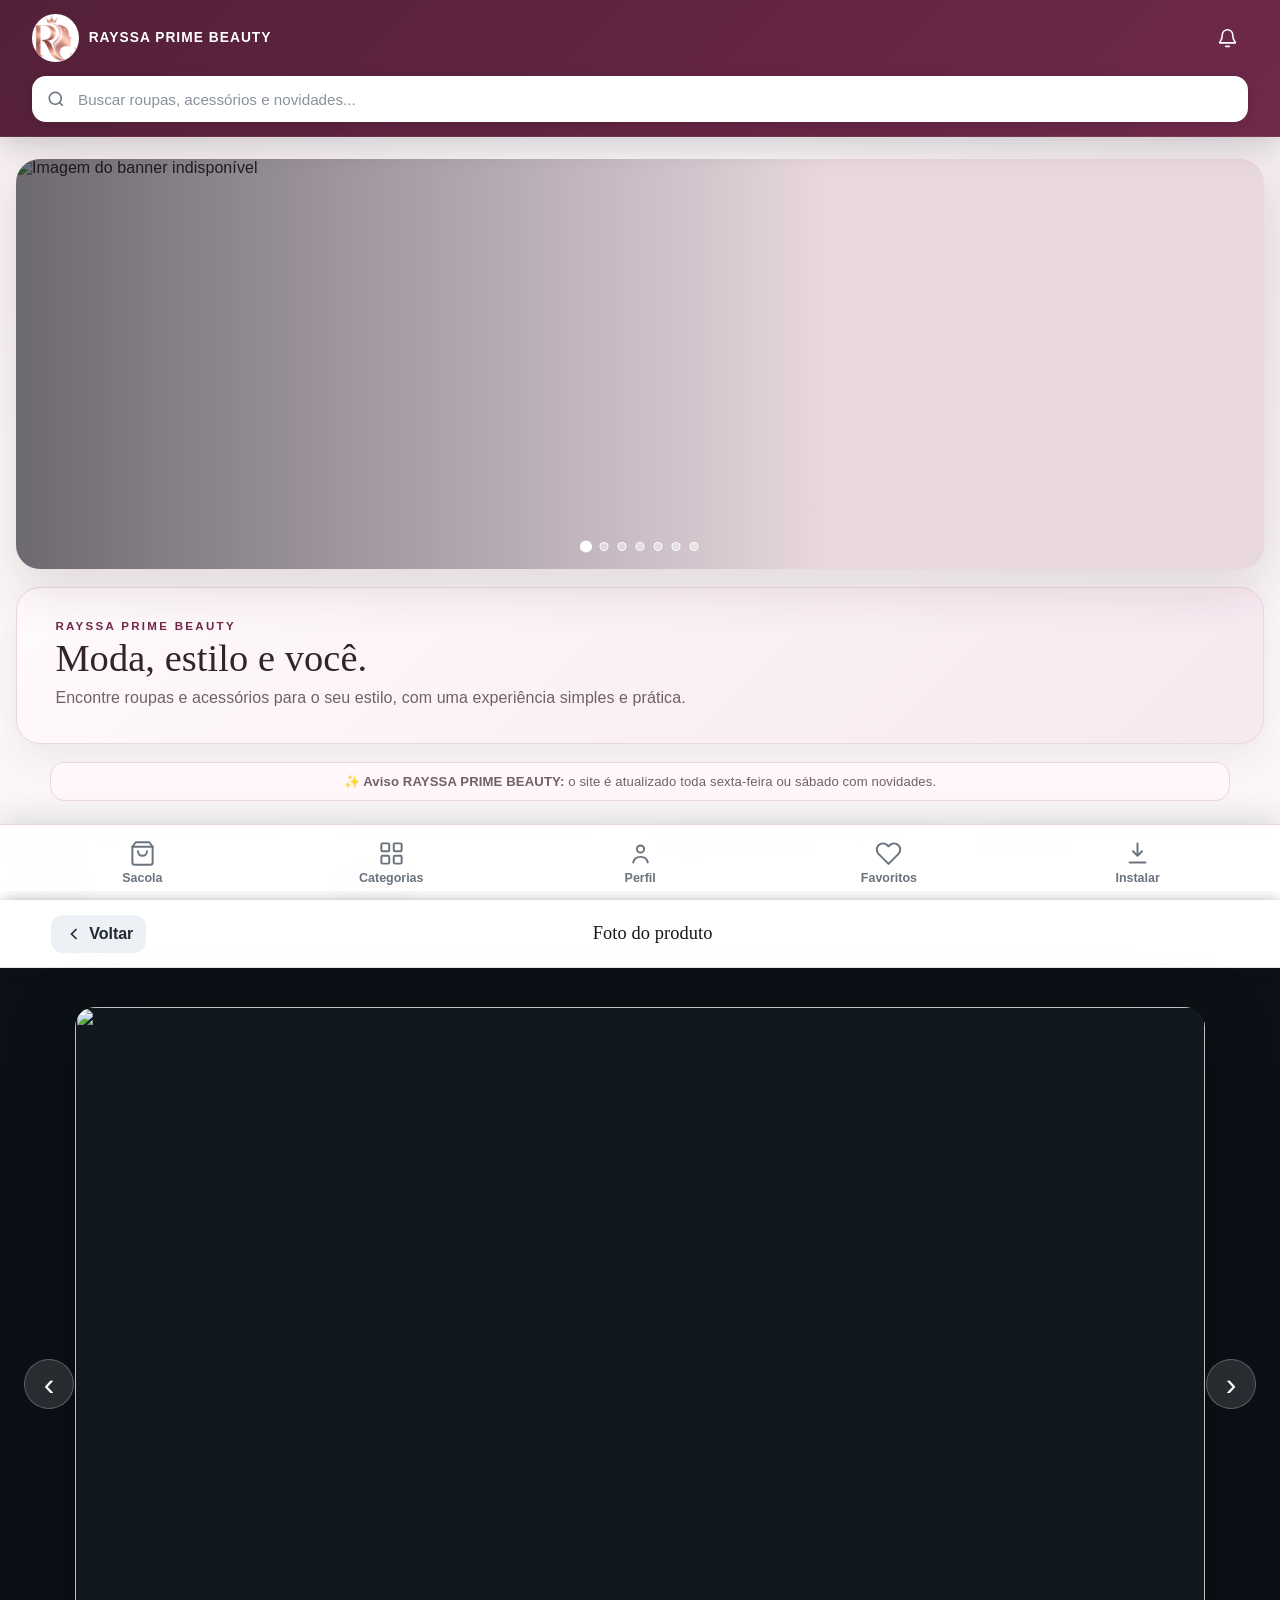
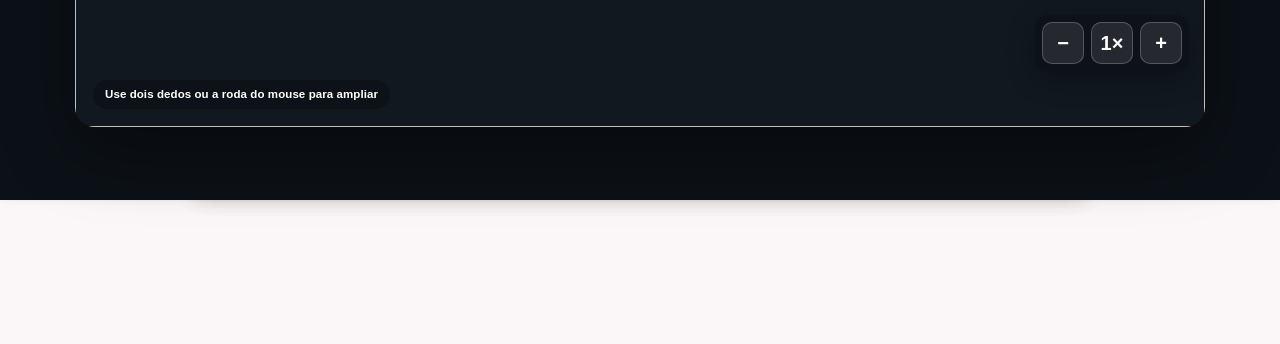
==== commit 9233a64f: "Add files via upload" ====
--- a/index.html
+++ b/index.html
@@ -5,13 +5,13 @@
   <meta name="viewport" content="width=device-width, initial-scale=1.0" />
   <title>RAYSSA PRIME BEAUTY | Beleza, Moda & Acessórios</title>
   <meta name="theme-color" content="#2b1823" />
-  <link rel="manifest" href="manifest.json?v=6.1.8" />
-  <link rel="icon" type="image/png" sizes="192x192" href="icon-192-v6-1-8.png" />
-  <link rel="apple-touch-icon" href="icon-192-v6-1-8.png" />
+  <link rel="manifest" href="manifest.json?v=7.1.3" />
+  <link rel="icon" type="image/png" sizes="192x192" href="assets/icons/icon-192-v6-1-8.png" />
+  <link rel="apple-touch-icon" href="assets/icons/icon-192-v6-1-8.png" />
   <meta name="mobile-web-app-capable" content="yes" />
   <meta name="apple-mobile-web-app-capable" content="yes" />
 
-  <link rel="stylesheet" href="css/style.css?v=6.1.8" />
+  <link rel="stylesheet" href="css/style.css?v=7.1.3" />
 
   <!-- Fallback de segurança: evita tela de carregamento infinita mesmo se algum recurso JavaScript falhar. -->
   <script>
@@ -100,7 +100,7 @@
 
   <div id="appLoadingScreen" aria-label="Carregando RAYSSA PRIME BEAUTY">
     <div class="loading-inner">
-      <div class="loading-logo"><img src="logo-mark-v6-1-8.png" alt="Rayssa Prime Beauty"><span>RAYSSA PRIME BEAUTY</span></div>
+      <div class="loading-logo"><img src="assets/images/logo-mark-v6-1-8.png" alt="RAYSSA PRIME BEAUTY"><span>RAYSSA PRIME BEAUTY</span></div>
       <div class="loading-spinner"></div>
       <div class="loading-text">Preparando sua experiência...</div>
     </div>
@@ -114,7 +114,7 @@
     <div class="header-top">
 
       <div class="logo" onclick="filterCategory('Todas')">
-        <img class="brand-logo-image" src="logo-mark-v6-1-8.png" alt="Rayssa Prime Beauty">
+        <img class="brand-logo-image" src="assets/images/logo-mark-v6-1-8.png" alt="RAYSSA PRIME BEAUTY">
         <span>RAYSSA PRIME BEAUTY</span>
       </div>
 
@@ -196,7 +196,7 @@
         type="text"
         id="searchInput"
         class="search-input"
-        placeholder="Buscar maquiagem, skincare, roupas e acessórios..."
+        placeholder="Buscar roupas, acessórios e novidades..."
         oninput="filterProducts()"
       />
 
@@ -233,8 +233,8 @@
 
     <section class="slogan-banner" aria-label="Slogan RAYSSA PRIME BEAUTY">
       <div class="slogan-banner-kicker">RAYSSA PRIME BEAUTY</div>
-      <h2>Beleza, estilo e você.</h2>
-      <p>Explore novidades de beleza, moda e acessórios escolhidas para deixar sua experiência ainda mais especial.</p>
+      <h2>Moda, estilo e você.</h2>
+      <p>Encontre roupas e acessórios para o seu estilo, com uma experiência simples e prática.</p>
     </section>
 
     <div class="lumina-update-notice">
@@ -246,6 +246,30 @@
            id="productsGrid">
       </div>
     </div>
+
+    <!-- BANNER DE NOVIDADES — mesmas funções do banner principal -->
+    <section class="secondary-banner-section" aria-label="Banner de novidades RAYSSA PRIME BEAUTY">
+      <div class="lumina-banner secondary-lumina-banner" id="newProductsBanner" aria-label="Novidades RAYSSA PRIME BEAUTY">
+        <div class="lumina-banner-slides" id="newProductsBannerSlides" aria-live="polite"></div>
+        <div class="lumina-banner-overlay"></div>
+        <div class="lumina-banner-dots" id="newProductsBannerDots" aria-label="Imagens do banner de novidades"></div>
+      </div>
+    </section>
+
+    <!-- NOVIDADES: produtos com status comercial Novo ou Lançamento -->
+    <section class="home-product-section novelty-section" aria-labelledby="noveltySectionTitle">
+      <div class="home-section-heading">
+        <div>
+          <span class="home-section-kicker">RAYSSA PRIME BEAUTY</span>
+          <h2 id="noveltySectionTitle">Novidades</h2>
+          <p>Produtos com status Novo ou Lançamento.</p>
+        </div>
+        <span class="home-section-count" id="noveltyCount"></span>
+      </div>
+      <div class="container">
+        <div class="products-grid" id="noveltyProductsGrid"></div>
+      </div>
+    </section>
 
   </main>
 
@@ -285,36 +309,44 @@
   <!-- ==================================================
        PERFIL / USUÁRIO
   ================================================== -->
-  <div class="modal-overlay" id="profileModal" aria-hidden="true" role="dialog" aria-modal="true" aria-labelledby="profileModalTitle">
-    <div class="modal-content" style="display:block; max-width:500px; padding:28px;">
-      <button class="close-btn-svg" onclick="closeProfile()"><svg viewBox="0 0 24 24"><line x1="18" y1="6" x2="6" y2="18"></line><line x1="6" y1="6" x2="18" y2="18"></line></svg></button>
-      <div style="text-align:center;">
-        <div class="profile-avatar" aria-label="Identidade visual RAYSSA PRIME BEAUTY"><img src="logo-mark-v6-1-8.png" alt="RAYSSA PRIME BEAUTY"></div>
-        <h2 id="profileModalTitle" style="font-size:1.35rem; margin-bottom:5px;">Meu perfil</h2>
-        <p id="profileUserName" style="font-size:.95rem; color:#666; margin-bottom:24px;">Olá!</p>
-        <div class="lumina-update-notice" style="margin:0 auto 20px;">✨ O site é atualizado toda sexta-feira ou sábado com novidades.</div>
-      </div>
-      <div class="profile-links">
-        <div class="profile-section"><h4>Atendimento</h4>
-          <button class="profile-link" onclick="openInfo('Central de Ajuda','Estamos aqui para ajudar! Encontre respostas para suas dúvidas e conte com nosso suporte sempre que precisar de informações sobre produtos, pedidos, pagamentos e muito mais. Suporte rayssaprimebeauty@gmail.com ou rayss4sxzzsales@gmail.com.')">Central de Ajuda</button>
-          <button class="profile-link" onclick="openInfo('Como Comprar','Comprar na RAYSSA PRIME BEAUTY é simples e seguro. Escolha seus produtos favoritos, adicione-os na sacola, informe seus dados e finalize sua compra de forma rápida e prática pelo WhatsApp.')">Como Comprar</button>
-          <button class="profile-link" onclick="openInfo('Envios e Entregas','Trabalhamos para que seu pedido chegue até você com segurança e agilidade. Após a confirmação da compra, seu pedido será preparado e enviado, e você só precisa aguardar a chegada no endereço informado..')">Envios e Entregas</button>
-          <button class="profile-link" onclick="openInfo('Trocas e Devoluções','Queremos que você fique totalmente satisfeita com sua compra. Caso precise realizar uma troca ou devolução, conte com nosso suporte para tornar o processo simples, seguro e transparente.')">Trocas e Devoluções</button>
-        </div>
-        <div class="profile-section"><h4>Sobre a RAYSSA PRIME BEAUTY</h4>
-          <button class="profile-link" onclick="openInfo('Quem Somos','A RAYSSA PRIME BEAUTY nasceu para valorizar a beleza e a autoestima através de produtos selecionados com qualidade, cuidado e confiança. Nosso compromisso é oferecer uma experiência de compra especial para cada cliente.')">Quem Somos</button>
-          <button class="profile-link" onclick="openInfo('Políticas de Privacidade','A sua privacidade é muito importante para nós. Seus dados são tratados com segurança e responsabilidade, sempre respeitando sua confidencialidade e protegendo suas informações.')">Políticas de Privacidade</button>
-          <button class="profile-link" onclick="openInfo('Trabalhe Conosco','Quer fazer parte da RAYSSA PRIME BEAUTY? Estamos sempre em busca de pessoas talentosas, dedicadas e apaixonadas pelo universo da beleza. Venha crescer com a gente!')">Trabalhe Conosco</button>
-        </div>
-        <div class="profile-section"><h4>Redes Sociais</h4>
-          <button type="button" class="profile-link social-link" id="profileInstagramLink" onclick="openSocialInfo('Instagram')">Instagram</button>
-          <button type="button" class="profile-link social-link" id="profileTikTokLink" onclick="openSocialInfo('TikTok')">TikTok</button>
-          <button type="button" class="profile-link social-link" id="profileDesenvolvedorLink" onclick="openSocialInfo('Desenvolvedor')">Desenvolvedor</button>
-        </div>
-        <div class="profile-developer">
-          Desenvolvido por PRMdL<br>
-          © 2026 RAYSSA PRIME BEAUTY. Todos os direitos reservados.
-        </div>
+  <div class="modal-overlay mr-profile-screen" id="profileModal" aria-hidden="true" role="dialog" aria-modal="true" aria-labelledby="profileModalTitle">
+    <div class="profile-screen">
+      <div class="profile-screen-header">
+        <button class="screen-back-btn" onclick="closeProfile()" aria-label="Voltar">
+          <svg viewBox="0 0 24 24"><path d="m15 18-6-6 6-6"></path></svg>
+          <span>Voltar</span>
+        </button>
+        <h2 id="profileModalTitle">Meu perfil</h2>
+        <div class="profile-header-spacer"></div>
+      </div>
+      <div class="profile-screen-body">
+        <div class="profile-hero">
+          <div class="profile-avatar mr-logo-avatar"><img src="assets/images/logo-mark-v6-1-8.png" alt="RAYSSA PRIME BEAUTY"></div>
+          <div>
+            <h3 id="profileUserName">Olá!</h3>
+            <p id="profileDescription">Sua experiência, seus favoritos e sua sacola ficam salvos neste dispositivo.</p>
+          </div>
+        </div>
+        <div class="lumina-update-notice mr-update-notice"><strong>Novidades:</strong> acompanhe a loja para ver novos produtos e coleções.</div>
+        <div class="profile-links mr-profile-grid">
+          <div class="profile-section"><h4>Atendimento</h4>
+            <button class="profile-link" onclick="openInfo('Como Comprar','Comprar na RAYSSA PRIME BEAUTY é simples e seguro. Escolha seus produtos favoritos, adicione-os na sacola, informe seus dados e finalize sua compra de forma rápida e prática pelo WhatsApp.')">Central de Ajuda</button>
+            <button class="profile-link" onclick="openInfo('Como Comprar','Escolha um produto, selecione as opções disponíveis, adicione à sacola e siga para a finalização do pedido.')">Como Comprar</button>
+            <button class="profile-link" onclick="openInfo('Envios e Entregas','Consulte as condições de entrega e acompanhe as informações do seu pedido conforme forem disponibilizadas pela loja.')">Envios e Entregas</button>
+            <button class="profile-link" onclick="openInfo('Trocas e Devoluções','Consulte as condições de troca e devolução informadas pela loja antes de finalizar sua compra.')">Trocas e Devoluções</button>
+          </div>
+          <div class="profile-section"><h4>Sobre a RAYSSA PRIME BEAUTY</h4>
+            <button class="profile-link" onclick="openInfo('Quem Somos','A RAYSSA PRIME BEAUTY nasceu para valorizar a beleza e a autoestima através de produtos selecionados com qualidade, cuidado e confiança. Esta área pode receber a apresentação oficial da empresa e suas informações institucionais.')">Quem Somos</button>
+            <button class="profile-link" onclick="openInfo('Políticas de Privacidade','As informações da loja podem ser apresentadas nesta área, com orientações sobre privacidade e tratamento de dados.')">Políticas de Privacidade</button>
+            <button class="profile-link" onclick="openInfo('Trabalhe Conosco','Quer fazer parte da RAYSSA PRIME BEAUTY? Estamos sempre em busca de pessoas talentosas, dedicadas e apaixonadas pelo universo da beleza.')">Trabalhe Conosco</button>
+          </div>
+          <div class="profile-section"><h4>Redes e informações</h4>
+            <button type="button" class="profile-link social-link" id="profileInstagramLink" onclick="openSocialInfo('Instagram')">Instagram</button>
+            <button type="button" class="profile-link social-link" id="profileTikTokLink" onclick="openSocialInfo('TikTok')">TikTok</button>
+            <button type="button" class="profile-link social-link" id="profileDesenvolvedorLink" onclick="openSocialInfo('Desenvolvedor')">Desenvolvedor</button>
+          </div>
+        </div>
+        <div class="profile-developer">RAYSSA PRIME BEAUTY · © 2026 Todos os direitos reservados.</div>
       </div>
     </div>
   </div>
@@ -384,7 +416,7 @@
       </button>
       <div style="text-align:center;">
         <div style="font-size:2.2rem; margin-bottom:10px;">📲</div>
-        <h2 style="font-size:1.35rem; margin-bottom:8px;">Instalar LUMINA</h2>
+        <h2 style="font-size:1.35rem; margin-bottom:8px;">Instalar RAYSSA PRIME BEAUTY</h2>
         <p id="installMessage" style="font-size:.92rem; color:#666; line-height:1.5; margin-bottom:20px;">
           Instale a RAYSSA PRIME BEAUTY no seu celular para acessar a loja como um aplicativo.
         </p>
@@ -398,72 +430,124 @@
   <!-- ==================================================
        MODAL DO PRODUTO
   ================================================== -->
-  <div class="modal-overlay"
-       id="productModal">
-
-    <div class="modal-content">
-
-      <button class="close-btn-svg"
-              onclick="closeModal()">
-
-        <svg viewBox="0 0 24 24">
-          <line x1="18" y1="6" x2="6" y2="18"></line>
-          <line x1="6" y1="6" x2="18" y2="18"></line>
-        </svg>
-
-      </button>
-
-      <div class="modal-gallery-wrap">
-
-        <div class="zoom-container"
-             id="zoomArea"
-             onmousemove="handleZoom(event)"
-             onmouseleave="resetZoom()">
-
-          <img src=""
-               id="modalImgMain"
-               alt="" />
-
-        </div>
-
-        <div class="thumbnails-row"
-             id="thumbnailsRow">
-        </div>
-
-      </div>
-
-      <div class="modal-details">
-
-        <h2 class="modal-title"
-            id="modalTitle">
-        </h2>
-
-        <div class="modal-price"
-             id="modalPrice">
-        </div>
-
-        <p class="modal-description"
-           id="modalDesc">
-        </p>
-
-        <!-- ==================================================
-             VARIAÇÕES / TAMANHOS
-        ================================================== -->
-        <div class="size-selector" id="variationSelector" style="display:none;">
-          <div id="variationOptions"></div>
-        </div>
-
-        <button class="add-to-cart"
-                onclick="addToCartFromModal()">
-
-          Adicionar à Sacola
-
-        </button>
-
-      </div>
-
-    </div>
-
+  <div class="fullscreen-overlay product-screen-overlay"
+       id="productModal" aria-hidden="true" role="dialog" aria-modal="true" aria-labelledby="productScreenTitle">
+
+    <div class="overlay-header product-screen-header">
+      <button class="screen-back-btn" onclick="closeModal()" aria-label="Voltar">
+        <svg viewBox="0 0 24 24"><path d="m15 18-6-6 6-6"></path></svg>
+        <span>Voltar</span>
+      </button>
+      <h2 id="productScreenTitle">Produto</h2>
+      <button class="product-header-fav" id="productHeaderFav" onclick="toggleActiveProductFavorite(event)" aria-label="Adicionar aos favoritos">
+        <svg viewBox="0 0 24 24"><path d="M20.84 4.61a5.5 5.5 0 0 0-7.78 0L12 5.67l-1.06-1.06a5.5 5.5 0 0 0-7.78 7.78l1.06 1.06L12 21.23l7.78-7.78 1.06-1.06a5.5 5.5 0 0 0 0-7.78z"></path></svg>
+      </button>
+    </div>
+
+    <div class="product-screen-body">
+      <div class="product-detail-layout">
+        <section class="product-gallery-panel" aria-label="Fotos do produto">
+          <div class="zoom-container product-main-image"
+               id="zoomArea"
+               onclick="openProductImageViewerFromMain(event)"
+               role="button"
+               tabindex="0"
+               aria-label="Abrir imagem do produto em tela cheia">
+            <img src="" id="modalImgMain" alt="" draggable="false" />
+            <span class="product-image-counter" id="productImageCounter">1 / 1</span>
+          </div>
+          <div class="thumbnails-row" id="thumbnailsRow"></div>
+          <p class="gallery-hint">Deslize a foto para visualizar outras imagens.</p>
+        </section>
+
+        <section class="product-detail-panel">
+          <div class="product-detail-category" id="modalCategory"></div>
+          <h1 class="modal-title" id="modalTitle"></h1>
+          <div class="modal-price" id="modalPrice"></div>
+          <div class="product-status-row" id="modalStatusRow"></div>
+
+          <div class="product-purchase-card">
+            <div class="product-section-title">Escolha suas opções</div>
+            <div class="size-selector" id="variationSelector" style="display:none;">
+              <div id="variationOptions"></div>
+            </div>
+            <button class="add-to-cart product-add-button" onclick="addToCartFromModal()">Adicionar à Sacola</button>
+          </div>
+        </section>
+      </div>
+
+      <section class="product-description-section" aria-labelledby="productDescriptionTitle">
+        <div class="product-description-heading">
+          <span class="product-description-kicker">DETALHES</span>
+          <h2 id="productDescriptionTitle">Descrição do produto</h2>
+        </div>
+        <p class="modal-description" id="modalDesc"></p>
+      </section>
+    </div>
+  </div>
+
+  <!-- ==================================================
+       VISUALIZADOR DE BANNER
+  ================================================== -->
+  <div class="fullscreen-overlay banner-viewer-overlay" id="bannerViewer" aria-hidden="true" role="dialog" aria-modal="true">
+    <div class="overlay-header">
+      <button class="screen-back-btn" onclick="closeBannerViewer()" aria-label="Voltar">
+        <svg viewBox="0 0 24 24"><path d="m15 18-6-6 6-6"></path></svg><span>Voltar</span>
+      </button>
+      <h2>Em destaque</h2>
+      <div class="profile-header-spacer"></div>
+    </div>
+    <div class="banner-viewer-body">
+      <button class="banner-viewer-arrow prev" onclick="changeBannerViewer(-1)" aria-label="Imagem anterior">‹</button>
+      <div class="banner-viewer-stage" id="bannerViewerStage">
+        <img id="bannerViewerImage" src="" alt="" draggable="false">
+      </div>
+      <button class="banner-viewer-arrow next" onclick="changeBannerViewer(1)" aria-label="Próxima imagem">›</button>
+      <div class="banner-viewer-dots" id="bannerViewerDots"></div>
+    </div>
+  </div>
+
+  <!-- ==================================================
+       VISUALIZADOR DA FOTO DO PRODUTO
+  ================================================== -->
+  <div class="fullscreen-overlay banner-viewer-overlay" id="newProductsBannerViewer" aria-hidden="true" role="dialog" aria-modal="true">
+    <div class="overlay-header banner-viewer-header">
+      <button class="screen-back-btn" onclick="closeNewProductsBannerViewer()" aria-label="Voltar"><span>Voltar</span></button>
+      <h2>Novidades</h2>
+      <div class="profile-header-spacer"></div>
+    </div>
+    <div class="banner-viewer-body">
+      <button class="banner-viewer-arrow prev" onclick="changeNewProductsBannerViewer(-1)" aria-label="Imagem anterior">‹</button>
+      <div class="banner-viewer-stage" id="newProductsBannerViewerStage">
+        <img id="newProductsBannerViewerImage" src="" alt="" draggable="false">
+      </div>
+      <button class="banner-viewer-arrow next" onclick="changeNewProductsBannerViewer(1)" aria-label="Próxima imagem">›</button>
+      <div class="banner-viewer-dots" id="newProductsBannerViewerDots"></div>
+    </div>
+  </div>
+
+  <div class="fullscreen-overlay product-image-viewer-overlay" id="productImageViewer" aria-hidden="true" role="dialog" aria-modal="true">
+    <div class="overlay-header product-image-viewer-header">
+      <button class="screen-back-btn" type="button" onclick="closeProductImageViewer()" aria-label="Voltar">
+        <svg viewBox="0 0 24 24"><path d="m15 18-6-6 6-6"></path></svg><span>Voltar</span>
+      </button>
+      <h2 id="productImageViewerTitle">Foto do produto</h2>
+      <div class="profile-header-spacer"></div>
+    </div>
+    <div class="product-image-viewer-body" id="productImageViewerStage">
+      <button class="product-image-viewer-arrow prev" type="button" onclick="changeProductImageViewer(-1)" aria-label="Imagem anterior">‹</button>
+      <div class="product-image-viewer-stage" id="productImageViewerImageStage">
+        <img id="productImageViewerImage" src="" alt="" draggable="false">
+        <div class="product-image-zoom-controls" aria-label="Controles de zoom">
+          <button type="button" onclick="productViewerZoom(-1)" aria-label="Diminuir zoom">−</button>
+          <button type="button" onclick="productViewerResetZoom()" aria-label="Restaurar zoom">1×</button>
+          <button type="button" onclick="productViewerZoom(1)" aria-label="Aumentar zoom">+</button>
+        </div>
+        <span class="product-image-zoom-hint">Use dois dedos ou a roda do mouse para ampliar</span>
+      </div>
+      <button class="product-image-viewer-arrow next" type="button" onclick="changeProductImageViewer(1)" aria-label="Próxima imagem">›</button>
+      <div class="product-image-viewer-dots" id="productImageViewerDots"></div>
+    </div>
   </div>
 
   <!-- ==================================================
@@ -676,7 +760,15 @@
 
     </div>
 
-    <div class="overlay-body">
+    <div class="overlay-body checkout-form-body">
+
+      <div class="checkout-intro">
+        <span class="checkout-kicker">ENTREGA E DADOS</span>
+        <h3>Como você deseja receber?</h3>
+        <p>Escolha uma opção e informe os dados necessários para o pedido.</p>
+      </div>
+
+      <div id="checkoutCartSummary" class="checkout-cart-summary"></div>
 
       <div class="delivery-options">
 
@@ -704,6 +796,11 @@
 
         <div class="city-badge">
           📍 Chapadinha - MA
+        </div>
+
+        <div class="form-group">
+          <label>Nome Completo</label>
+          <input type="text" id="inpNomeDelivery" class="form-control" placeholder="Seu nome completo" autocomplete="name">
         </div>
 
         <div class="form-group">
@@ -794,6 +891,35 @@
 
       </div>
 
+      <section class="payment-section" aria-labelledby="paymentTitle">
+        <div class="payment-section-head">
+          <span class="checkout-kicker">PAGAMENTO</span>
+          <h3 id="paymentTitle">Como você deseja pagar?</h3>
+          <p>Escolha a forma de pagamento do pedido. O pagamento será combinado/realizado conforme a opção escolhida.</p>
+        </div>
+
+        <div class="payment-options" role="radiogroup" aria-label="Forma de pagamento">
+          <button type="button" class="payment-option active" id="paymentPix" onclick="setPaymentType('pix')" aria-pressed="true">
+            <span class="payment-option-icon">▣</span>
+            <span><strong>Pix</strong><small>Pagamento via Pix</small></span>
+          </button>
+          <button type="button" class="payment-option" id="paymentCash" onclick="setPaymentType('dinheiro')" aria-pressed="false">
+            <span class="payment-option-icon">R$</span>
+            <span><strong>Dinheiro</strong><small>Pagamento em espécie</small></span>
+          </button>
+          <button type="button" class="payment-option" id="paymentCard" onclick="setPaymentType('cartao')" aria-pressed="false">
+            <span class="payment-option-icon">▤</span>
+            <span><strong>Cartão</strong><small>Crédito ou débito</small></span>
+          </button>
+        </div>
+
+        <div id="cashChangeGroup" class="form-group cash-change-group" hidden>
+          <label for="inpTroco">Precisa de troco?</label>
+          <input type="text" id="inpTroco" class="form-control" inputmode="decimal" placeholder="Ex.: R$ 100,00 (ou deixe em branco)">
+          <small>Informe o valor que você entregará para a loja calcular o troco.</small>
+        </div>
+      </section>
+
     </div>
 
     <div class="cart-footer">
@@ -891,11 +1017,15 @@
 
     </div>
 
-    <div class="overlay-body">
-
-      <p style="font-size: 0.9rem; color: #555; margin-bottom: 12px;">
-        Confira a nota do seu pedido antes de ser redirecionado ao WhatsApp:
-      </p>
+    <div class="overlay-body checkout-review-body">
+
+      <div class="checkout-intro">
+        <span class="checkout-kicker">ÚLTIMA ETAPA</span>
+        <h3>Confira seu pedido</h3>
+        <p>Revise os itens e os dados antes de enviar o pedido para o WhatsApp.</p>
+      </div>
+
+      <p class="review-note">Confira a nota do seu pedido antes de ser redirecionado ao WhatsApp:</p>
 
       <div class="receipt-box"
            id="receiptPreview">
@@ -906,6 +1036,10 @@
     <div class="cart-footer">
 
       <div class="cart-footer-wrapper">
+
+        <button class="checkout-secondary-btn" type="button" onclick="backToCheckoutStep1()">
+          Voltar e editar dados
+        </button>
 
         <button
           class="checkout-btn"
@@ -983,7 +1117,7 @@
 
       <div class="footer-col">
 
-        <h4>Sobre a Rayssa Prime Beauty</h4>
+        <h4>Sobre a RAYSSA PRIME BEAUTY</h4>
 
         <ul>
           <li><a href="#">Quem Somos</a></li>
@@ -1016,10 +1150,10 @@
   <!-- ==================================================
        JAVASCRIPT
   ================================================== -->
-  <script src="js/config.js?v=7.0.2"></script>
-  <script src="js/products.js?v=7.0.2"></script>
-  <script src="js/state.js?v=7.0.2"></script>
-  <script src="js/app.js?v=7.0.2"></script>
+  <script src="js/config.js?v=7.1.3"></script>
+  <script src="js/products.js?v=7.1.3"></script>
+  <script src="js/state.js?v=7.1.3"></script>
+  <script src="js/app.js?v=7.1.3"></script>
 
 </body>
 </html>
--- a/css/style.css
+++ b/css/style.css
@@ -467,6 +467,65 @@
       font-size: 1.1rem;
       font-weight: 700;
       color: var(--price-color);
+    }
+
+    .product-badge {
+      position: absolute;
+      top: 12px;
+      left: 12px;
+      z-index: 3;
+      display: inline-flex;
+      align-items: center;
+      min-height: 30px;
+      padding: 6px 10px;
+      border-radius: 999px;
+      font-size: .72rem;
+      font-weight: 800;
+      letter-spacing: .02em;
+      box-shadow: 0 5px 16px rgba(0,0,0,.12);
+      backdrop-filter: blur(8px);
+    }
+
+    .product-badge-highlight {
+      background: rgba(36,94,170,.94);
+      color: #fff;
+    }
+
+    .product-badge-status {
+      top: 48px;
+      background: rgba(25,25,25,.88);
+      color: #fff;
+    }
+
+    .product-status-row {
+      display: flex;
+      flex-wrap: wrap;
+      gap: 8px;
+      min-height: 0;
+      margin: 8px 0 14px;
+    }
+
+    .product-detail-status,
+    .product-detail-highlight {
+      display: inline-flex;
+      align-items: center;
+      padding: 7px 11px;
+      border-radius: 999px;
+      font-size: .78rem;
+      font-weight: 800;
+      letter-spacing: .02em;
+    }
+
+    .product-detail-status {
+      background: #f1f3f5;
+      color: #333;
+      border: 1px solid #dde1e5;
+    }
+
+    .product-detail-highlight {
+      background: #eaf3ff;
+      color: #245eaa;
+      border: 1px solid #cfe1f7;
     }
 
     .product-card-unavailable {
@@ -1977,7 +2036,7 @@
 }
 
 /* =========================================================
-   RAYSSA PRIME BEAUTY 6.0.7 — AJUSTES SOLICITADOS
+   M.R CONFECÇÕES — histórico de ajustes
    Mantém a estrutura e todas as funcionalidades; apenas a identidade visual
    e a separação do slogan foram refinadas.
    ========================================================= */
@@ -2059,7 +2118,7 @@
 .loading-logo{letter-spacing:.14em;font-size:clamp(1rem,4vw,1.55rem)}
 
 /* =========================================================
-   RAYSSA PRIME BEAUTY 6.0.9 — EXPERIÊNCIA DESKTOP
+   M.R CONFECÇÕES — histórico de ajustes
    Ajuste exclusivo para telas maiores: aproveita melhor a área disponível
    sem alterar a experiência mobile nem as funcionalidades existentes.
    ========================================================= */
@@ -2182,7 +2241,7 @@
   display:block !important;
   border:0 !important;
   border-radius:0 !important;
-  background:transparent url("../logo-mark-v6-1-8.png") center/contain no-repeat !important;
+  background:transparent url("../assets/images/logo-mark-mr.png") center/contain no-repeat !important;
   box-shadow:none !important;
 }
 .loading-logo::before{
@@ -2192,12 +2251,12 @@
   flex:0 0 48px;
   display:block !important;
   border-radius:0 !important;
-  background:transparent url("../logo-mark-v6-1-8.png") center/contain no-repeat !important;
+  background:transparent url("../assets/images/logo-mark-mr.png") center/contain no-repeat !important;
   box-shadow:none !important;
 }
 
 
-/* RAYSSA PRIME BEAUTY 6.1.8 — logo por imagem real, sem dependência de pseudo-elementos */
+/* M.R CONFECÇÕES — histórico de ajustes */
 .logo::before,
 .loading-logo::before{display:none!important;content:none!important}
 .logo{
@@ -2240,6 +2299,942 @@
 }
 
 
+/* M.R CONFECÇÕES — histórico de ajustes */
+.brand-logo-image,
+.loading-logo img,
+.profile-avatar img{
+  display:block !important;
+  opacity:1 !important;
+  visibility:visible !important;
+  filter:none !important;
+  mix-blend-mode:normal !important;
+  background:transparent !important;
+}
+.brand-logo-image{
+  width:42px !important;
+  height:42px !important;
+  object-fit:contain !important;
+}
+.loading-logo img{
+  width:52px !important;
+  height:52px !important;
+  object-fit:contain !important;
+}
+.profile-avatar img{
+  width:100% !important;
+  height:100% !important;
+  object-fit:contain !important;
+  padding:6px !important;
+  box-sizing:border-box !important;
+  background:#fbf7f8 !important;
+}
+@media(max-width:699px){
+  .brand-logo-image{width:34px !important;height:34px !important}
+  .loading-logo img{width:44px !important;height:44px !important}
+}
+
+/* =========================================================
+   M.R CONFECÇÕES — NOVA IDENTIDADE / INTERFACE
+   Azul + branco + preto. Sem amarelo.
+   ========================================================= */
+:root{
+  --bg-color:#f4f6f9;
+  --card-bg:#fff;
+  --header-bg:#12161b;
+  --header-text:#fff;
+  --text-main:#15181c;
+  --text-muted:#68717c;
+  --accent:#3f78c5;
+  --price-color:#245eaa;
+  --fav-color:#3f78c5;
+  --radius:16px;
+  --transition:all .25s cubic-bezier(.2,.75,.25,1);
+}
+
+body{background:#f4f6f9;color:var(--text-main);}
+header{
+  background:rgba(18,22,27,.98);
+  padding:14px 4%;
+  gap:12px;
+  box-shadow:0 8px 26px rgba(15,22,30,.18);
+}
+.header-top{max-width:1280px;}
+.logo{gap:10px;display:flex;align-items:center;color:#fff;letter-spacing:0;text-transform:none;font-size:1rem;}
+.brand-logo-image{width:52px!important;height:52px!important;object-fit:contain;border-radius:50%;background:#fff;}
+.logo span{font-weight:800;line-height:1.05;max-width:175px;}
+.header-actions{gap:5px;}
+.header-btn{color:#fff;border-radius:12px;}
+.header-btn:hover{background:rgba(255,255,255,.1);}
+.header-btn svg{stroke:#fff;}
+.badge,.app-nav-badge{background:#3f78c5!important;}
+.search-container{max-width:1280px;width:100%;}
+.search-input{
+  background:#fff!important;color:#15181c!important;border:0!important;
+  box-shadow:0 2px 12px rgba(0,0,0,.12);
+  height:46px;border-radius:14px!important;
+}
+.search-input::placeholder{color:#89929d!important;}
+.search-icon-svg{stroke:#65707c!important;}
+.search-clear-btn{color:#4e5863;}
+
+main{padding-bottom:82px;}
+.container{max-width:1280px!important;padding-left:4%;padding-right:4%;}
+.lumina-banner{
+  max-width:1280px;margin:18px auto 14px;border-radius:22px;
+  overflow:hidden;box-shadow:0 12px 34px rgba(25,45,70,.14);
+}
+.lumina-banner-slides img{object-position:center;}
+.lumina-banner-overlay{background:linear-gradient(90deg,rgba(8,15,23,.55),transparent 65%)!important;}
+.slogan-banner{
+  max-width:1280px;margin:14px auto;padding:24px 4%;
+  border-radius:20px;background:#fff;border:1px solid #e4e9ef;
+  box-shadow:0 8px 24px rgba(30,50,75,.06);
+}
+.slogan-banner-kicker{color:#3f78c5!important;font-weight:800;letter-spacing:.12em;}
+.slogan-banner h2{font-size:clamp(1.45rem,3vw,2.2rem);}
+.lumina-update-notice{border-color:#d7e5f6!important;background:#edf5fd!important;color:#2e4d70!important;}
+.active-category-bar{max-width:1280px;margin:12px auto;padding:0 4%;}
+
+.products-grid{max-width:1280px;margin:0 auto;gap:16px!important;}
+.product-card{
+  border:1px solid #e2e7ec!important;border-radius:18px!important;
+  box-shadow:0 5px 18px rgba(22,37,54,.05);
+}
+.product-card:hover{border-color:#b9cee6!important;box-shadow:0 12px 28px rgba(35,74,115,.12);}
+.product-image-wrap{background:#eef2f6!important;}
+.product-info{padding:14px!important;}
+.product-title{font-weight:700!important;color:#20262d!important;}
+.product-price{color:#245eaa!important;font-weight:800!important;}
+.card-fav-btn{box-shadow:0 3px 12px rgba(0,0,0,.12);}
+.card-fav-btn.active svg{fill:#3f78c5!important;stroke:#3f78c5!important;}
+
+.app-bottom-nav{
+  height:76px!important;background:rgba(255,255,255,.98)!important;
+  border-top:1px solid #dfe5eb!important;box-shadow:0 -8px 28px rgba(25,40,58,.12)!important;
+  z-index:220!important;
+}
+.app-nav-btn{color:#69737e!important;border-radius:15px!important;}
+.app-nav-btn:hover{background:#edf4fb!important;color:#245eaa!important;}
+.app-nav-btn:focus-visible{outline:2px solid #3f78c5;outline-offset:2px;}
+.app-nav-btn svg{stroke:currentColor!important;}
+.app-nav-label{font-weight:650!important;}
+
+.fullscreen-overlay{background:#f5f7fa!important;z-index:210!important;}
+.overlay-header{
+  min-height:68px!important;padding:12px max(4%,env(safe-area-inset-left))!important;
+  background:#fff!important;border-bottom:1px solid #e1e6eb!important;
+}
+.overlay-header h2{font-size:1.15rem!important;}
+.close-btn-svg{
+  background:#edf1f5!important;color:#17202a!important;
+}
+.category-item{
+  background:#fff!important;border-color:#e1e6eb!important;border-radius:15px!important;
+}
+.category-item:hover,.category-item.active{
+  background:#3f78c5!important;border-color:#3f78c5!important;
+}
+.cart-item{background:#fff;border-radius:14px;padding:14px!important;margin-bottom:10px;border:1px solid #e3e8ed!important;}
+.checkout-btn{background:#3f78c5!important;}
+.checkout-btn:hover{background:#2e66ad!important;}
+
+.profile-screen{
+  min-height:100%;height:100%;width:100%;display:flex;flex-direction:column;
+  background:#f5f7fa;overflow:hidden;
+}
+.mr-profile-screen{
+  position:fixed!important;inset:0!important;width:100%!important;height:100dvh!important;
+  background:#f5f7fa!important;display:flex!important;align-items:stretch!important;
+  justify-content:stretch!important;opacity:0;visibility:hidden;pointer-events:none;
+  z-index:240!important;transition:opacity .25s ease,visibility .25s ease;
+}
+.mr-profile-screen.active{opacity:1!important;visibility:visible!important;pointer-events:auto!important;}
+.mr-profile-screen .profile-screen-header{
+  flex:0 0 68px;background:#fff;border-bottom:1px solid #e1e6eb;
+  display:grid;grid-template-columns:1fr auto 1fr;align-items:center;
+  padding:0 max(4%,env(safe-area-inset-left));position:relative;
+}
+.profile-screen-header h2{font-size:1.15rem;text-align:center;font-weight:800;}
+.screen-back-btn{
+  justify-self:start;border:0;background:#edf1f5;color:#202830;border-radius:12px;
+  padding:9px 13px;display:flex;align-items:center;gap:5px;font:inherit;font-weight:700;cursor:pointer;
+}
+.screen-back-btn svg{width:20px;height:20px;fill:none;stroke:currentColor;stroke-width:2;}
+.profile-header-spacer{width:70px;justify-self:end;}
+.profile-screen-body{
+  width:100%;max-width:1100px;margin:0 auto;overflow-y:auto;
+  padding:28px 4% calc(36px + env(safe-area-inset-bottom));
+}
+.profile-hero{
+  background:#fff;border:1px solid #e1e7ed;border-radius:22px;padding:22px;
+  display:flex;align-items:center;gap:18px;box-shadow:0 8px 25px rgba(25,42,60,.06);
+}
+.mr-logo-avatar{
+  width:78px!important;height:78px!important;border-radius:50%!important;
+  background:#fff!important;border:2px solid #d8e5f3!important;overflow:hidden!important;
+  flex:0 0 auto;
+}
+.mr-logo-avatar img{width:100%;height:100%;object-fit:cover;}
+.profile-hero h3{font-size:1.25rem;margin-bottom:5px;}
+.profile-hero p{color:#6b7580;font-size:.9rem;line-height:1.45;}
+.mr-update-notice{margin:16px 0!important;}
+.mr-profile-grid{display:grid!important;grid-template-columns:repeat(3,1fr);gap:16px!important;}
+.mr-profile-grid .profile-section{
+  background:#fff;border:1px solid #e1e7ed;border-radius:18px;padding:16px;
+  box-shadow:0 6px 20px rgba(25,42,60,.04);
+}
+.mr-profile-grid .profile-section h4{color:#3f78c5!important;margin-bottom:10px;}
+.mr-profile-grid .profile-link{
+  background:#f6f8fa!important;border:1px solid #e3e8ed!important;border-radius:12px!important;
+  color:#20262d!important;margin-bottom:8px!important;padding:13px 14px!important;
+}
+.mr-profile-grid .profile-link:hover{background:#edf4fb!important;border-color:#c7d9ec!important;color:#245eaa!important;}
+.profile-developer{
+  margin-top:18px!important;padding:18px!important;background:#12161b!important;
+  color:#fff!important;border-radius:16px!important;text-align:center;
+}
+@media(max-width:760px){
+  .logo span{font-size:.78rem;max-width:130px;}
+  .brand-logo-image{width:45px!important;height:45px!important;}
+  .header-actions .header-btn:nth-last-child(1){display:none;}
+  .lumina-banner{margin:12px 12px 10px;border-radius:18px;}
+  .slogan-banner{margin:10px 12px;padding:20px;border-radius:18px;}
+  .container{padding-left:12px!important;padding-right:12px!important;}
+  .products-grid{grid-template-columns:repeat(2,1fr)!important;gap:10px!important;}
+  .product-info{padding:10px!important;}
+  .product-title{font-size:.82rem!important;}
+  .mr-profile-grid{grid-template-columns:1fr!important;}
+  .profile-screen-body{padding:18px 12px 30px;}
+  .profile-hero{align-items:flex-start;padding:17px;}
+  .mr-logo-avatar{width:64px!important;height:64px!important;}
+  .screen-back-btn span{display:none;}
+  .profile-header-spacer{width:42px;}
+}
+@media(min-width:1100px){
+  .products-grid{grid-template-columns:repeat(4,1fr)!important;}
+}
+
+/* =========================================================
+   M.R CONFECÇÕES — DETALHE DO PRODUTO EM TELA CHEIA
+   ========================================================= */
+.product-screen-overlay{
+  z-index:380!important;
+  background:#f4f6f9!important;
+}
+.product-screen-header{
+  min-height:72px!important;
+  position:sticky!important;
+  top:0!important;
+  z-index:5!important;
+  display:grid!important;
+  grid-template-columns:1fr auto 1fr!important;
+  align-items:center!important;
+}
+.product-screen-header h2{
+  max-width:min(55vw,650px);overflow:hidden;text-overflow:ellipsis;white-space:nowrap;
+  text-align:center;
+}
+.product-screen-header .product-header-fav{justify-self:end}
+.product-header-fav{
+  width:44px;height:44px;border:1px solid #dce3ea;border-radius:13px;background:#f4f7fa;
+  display:flex;align-items:center;justify-content:center;cursor:pointer;color:#5f6a75;transition:var(--transition);
+}
+.product-header-fav svg{width:23px;height:23px;fill:none;stroke:currentColor;stroke-width:1.9}
+.product-header-fav:hover,.product-header-fav.active{color:#3f78c5;border-color:#bfd3e8;background:#edf5fd}
+.product-header-fav.active svg{fill:#3f78c5;stroke:#3f78c5}
+.product-screen-body{
+  width:100%;max-width:1280px;margin:0 auto;overflow-y:auto;padding:26px 4% 46px;
+  -webkit-overflow-scrolling:touch;
+}
+.product-detail-layout{
+  display:grid;grid-template-columns:minmax(0,1.08fr) minmax(360px,.92fr);gap:28px;align-items:start;
+}
+.product-gallery-panel,.product-detail-panel,.product-description-section{
+  background:#fff;border:1px solid #e1e7ed;border-radius:22px;box-shadow:0 8px 26px rgba(25,42,60,.055);
+}
+.product-gallery-panel{padding:18px}
+.product-main-image{
+  height:min(64vh,650px)!important;min-height:390px!important;background:#eef2f6!important;border-radius:18px!important;
+  position:relative!important;overflow:hidden!important;display:flex!important;align-items:center!important;justify-content:center!important;
+}
+.product-main-image img{width:100%;height:100%;object-fit:contain;display:block;transition:transform .25s ease;user-select:none;-webkit-user-drag:none}
+.product-image-counter{
+  position:absolute;right:14px;bottom:14px;padding:7px 10px;border-radius:10px;background:rgba(18,22,27,.78);color:#fff;font-size:.76rem;font-weight:800;backdrop-filter:blur(8px)
+}
+.gallery-hint{margin:10px 2px 0;color:#7a858f;font-size:.78rem;text-align:center}
+.product-detail-panel{padding:30px;position:sticky;top:96px}
+.product-detail-category,.product-description-kicker{font-size:.72rem;font-weight:850;letter-spacing:.12em;text-transform:uppercase;color:#3f78c5}
+.product-detail-panel .modal-title{font-size:clamp(1.55rem,3vw,2.35rem);line-height:1.12;margin:8px 0 10px;color:#171d23}
+.product-detail-panel .modal-price{font-size:1.65rem!important;margin-bottom:22px}
+.product-purchase-card{border-top:1px solid #e6ebef;padding-top:22px}
+.product-section-title{font-size:.92rem;font-weight:800;margin-bottom:12px}
+.product-add-button{min-height:54px!important;border-radius:15px!important;font-size:1rem!important;margin-top:16px}
+.product-description-section{margin-top:24px;padding:28px 30px}
+.product-description-heading{display:flex;flex-direction:column;gap:4px;margin-bottom:14px}
+.product-description-heading h2{font-size:1.3rem;color:#182028}
+.product-description-section .modal-description{margin:0!important;color:#5f6973!important;font-size:.96rem!important;line-height:1.75!important;max-width:920px}
+
+/* =========================================================
+   BANNER INTERATIVO / VISUALIZAÇÃO EM TELA CHEIA
+   ========================================================= */
+.lumina-banner{cursor:pointer;touch-action:pan-y}
+.banner-viewer-overlay{z-index:390!important;background:#0d1218!important;color:#fff}
+.banner-viewer-overlay .overlay-header{background:#fff;color:#15181c}
+.banner-viewer-body{flex:1;position:relative;display:flex;align-items:center;justify-content:center;padding:22px 5% 46px;min-height:0}
+.banner-viewer-stage{width:min(1180px,calc(100vw - 150px));height:min(76vh,760px);display:flex;align-items:center;justify-content:center;overflow:hidden;border-radius:20px;touch-action:pan-y;background:#111820;box-shadow:0 20px 60px rgba(0,0,0,.3)}
+.banner-viewer-stage img{width:100%;height:100%;object-fit:contain;display:block;user-select:none;-webkit-user-drag:none}
+.banner-viewer-arrow{position:absolute;top:50%;transform:translateY(-50%);width:48px;height:48px;border:1px solid rgba(255,255,255,.25);border-radius:50%;background:rgba(255,255,255,.12);color:#fff;font-size:2rem;line-height:1;cursor:pointer;z-index:2;backdrop-filter:blur(8px)}
+.banner-viewer-arrow.prev{left:24px}.banner-viewer-arrow.next{right:24px}
+.banner-viewer-arrow:hover{background:rgba(255,255,255,.22)}
+.banner-viewer-dots{position:absolute;bottom:18px;left:0;right:0;display:flex;justify-content:center;gap:8px}
+.banner-viewer-dots .lumina-banner-dot{background:rgba(255,255,255,.5);border-color:rgba(255,255,255,.8)}
+.banner-viewer-dots .lumina-banner-dot.active{background:#3f78c5;border-color:#3f78c5}
+
+/* =========================================================
+   CHECKOUT REFORMULADO
+   ========================================================= */
+.checkout-form-body,.checkout-review-body{max-width:900px!important;padding:28px 4% 38px!important}
+.checkout-intro{margin-bottom:18px}
+.checkout-kicker{font-size:.7rem;font-weight:900;letter-spacing:.13em;color:#3f78c5}
+.checkout-intro h3{font-size:1.5rem;margin:5px 0 5px;color:#17202a}
+.checkout-intro p,.review-note{color:#6b7580;font-size:.88rem;line-height:1.5;margin:0}
+.checkout-cart-summary{background:#fff;border:1px solid #e1e7ed;border-radius:17px;padding:15px 16px;margin-bottom:18px;box-shadow:0 5px 18px rgba(25,42,60,.04)}
+.checkout-summary-head,.checkout-summary-total,.checkout-summary-items>div{display:flex;justify-content:space-between;gap:14px;align-items:center}
+.checkout-summary-head{padding-bottom:10px;border-bottom:1px solid #edf0f3;font-size:.88rem}.checkout-summary-head span{color:#77818b;font-size:.76rem}
+.checkout-summary-items{padding:8px 0}.checkout-summary-items>div{padding:6px 0;color:#5f6973;font-size:.8rem}.checkout-summary-items strong{color:#202830;font-size:.8rem}
+.checkout-summary-total{border-top:1px solid #edf0f3;padding-top:10px;font-size:1rem}.checkout-summary-total strong{color:#245eaa;font-size:1.08rem}
+.delivery-options{padding:0!important;margin:0 0 20px!important;display:grid!important;grid-template-columns:1fr 1fr;gap:10px}
+.delivery-type-btn{min-height:52px!important;border-radius:14px!important}
+.form-control{min-height:48px;border-color:#dce3e9;border-radius:12px!important;background:#fff;transition:var(--transition)}
+.form-control:focus{box-shadow:0 0 0 3px rgba(63,120,197,.12);border-color:#3f78c5}
+.form-group label{font-size:.72rem!important;color:#4f5a65;letter-spacing:.03em}
+.city-badge{background:#edf5fd!important;color:#2e5d91!important;border-radius:10px!important;padding:8px 10px!important;margin-bottom:16px!important}
+.receipt-box{background:#fff!important;border:1px solid #e1e7ed!important;border-radius:16px!important;padding:20px!important;font-family:ui-monospace,SFMono-Regular,Menlo,monospace!important;color:#3e4852!important;box-shadow:0 6px 20px rgba(25,42,60,.04)}
+.checkout-review-body .review-note{margin-bottom:12px}
+.checkout-review-body .receipt-box{white-space:pre-wrap;overflow:auto}
+.checkout-secondary-btn{width:100%;min-height:46px;border:1px solid #dce3e9;background:#f4f7fa;color:#39444f;border-radius:13px;font-weight:750;cursor:pointer;margin-bottom:10px}
+.checkout-secondary-btn:hover{background:#edf2f7}
+.cart-footer{background:rgba(255,255,255,.97)!important}
+
+@media(max-width:800px){
+  .product-detail-layout{grid-template-columns:1fr;gap:14px}
+  .product-detail-panel{position:static;padding:22px}
+  .product-main-image{min-height:330px!important;height:52vh!important;max-height:520px}
+  .product-description-section{padding:22px;margin-top:14px}
+  .banner-viewer-stage{width:calc(100vw - 54px);height:66vh;border-radius:14px}
+  .banner-viewer-arrow{width:42px;height:42px}.banner-viewer-arrow.prev{left:6px}.banner-viewer-arrow.next{right:6px}
+}
+@media(max-width:600px){
+  .product-screen-header{grid-template-columns:auto 1fr auto!important;padding-left:12px!important;padding-right:12px!important}
+  .product-screen-header h2{text-align:left;margin-left:10px}
+  .product-screen-header .screen-back-btn span{display:none}
+  .product-screen-body{padding:14px 12px 30px}
+  .product-gallery-panel{padding:10px;border-radius:17px}
+  .product-main-image{min-height:300px!important;height:47vh!important;border-radius:13px!important}
+  .product-detail-panel{border-radius:17px;padding:18px}
+  .product-detail-panel .modal-title{font-size:1.5rem}
+  .product-description-section{border-radius:17px;padding:19px}
+  .delivery-options{grid-template-columns:1fr!important}
+  .checkout-form-body,.checkout-review-body{padding:20px 14px 30px!important}
+  .checkout-intro h3{font-size:1.3rem}
+  .banner-viewer-body{padding:12px 0 40px}
+  .banner-viewer-stage{width:100vw;height:70vh;border-radius:0}
+  .banner-viewer-arrow{display:none}
+}
+
+
+/* =========================================================
+   M.R CONFECÇÕES 1.2.0 — CORREÇÕES DE EXPERIÊNCIA
+   ========================================================= */
+/* Todos os fluxos de tela cheia ficam acima da navegação inferior. */
+.fullscreen-overlay{
+  z-index:500!important;
+  min-height:100dvh;
+  isolation:isolate;
+}
+.mr-profile-screen{z-index:500!important;}
+.info-content{z-index:610!important;}
+
+/* A foto principal não faz zoom sozinha: clique/toque abre o visualizador. */
+.product-main-image{cursor:zoom-in!important;touch-action:pan-y!important;}
+.product-main-image img{transform:none!important;transform-origin:center center!important;}
+.product-main-image::after{
+  content:"Ver foto em tela cheia";
+  position:absolute;left:14px;bottom:14px;
+  padding:7px 10px;border-radius:10px;
+  background:rgba(18,22,27,.72);color:#fff;
+  font-size:.72rem;font-weight:750;pointer-events:none;
+  backdrop-filter:blur(8px);
+}
+.product-image-viewer-overlay{background:#0c1117!important;z-index:560!important;}
+.product-image-viewer-overlay .overlay-header{background:#fff;color:#15181c;}
+.product-image-viewer-body{
+  flex:1;min-height:0;position:relative;
+  display:flex;align-items:center;justify-content:center;
+  padding:20px 5% 54px;touch-action:pan-y;
+}
+.product-image-viewer-stage{
+  width:min(1240px,calc(100vw - 150px));
+  height:min(80vh,820px);
+  display:flex;align-items:center;justify-content:center;
+  background:#111820;border-radius:20px;overflow:hidden;position:relative;
+  box-shadow:0 22px 70px rgba(0,0,0,.38);
+  touch-action:none;
+}
+.product-image-viewer-stage img{
+  width:100%;height:100%;object-fit:contain;display:block;
+  user-select:none;-webkit-user-drag:none;
+  transform:translate3d(0,0,0) scale(1);
+  transition:transform .16s ease;
+  will-change:transform;cursor:zoom-in;
+}
+.product-image-viewer-stage img.is-zoomed{cursor:grab;transition:none;}
+.product-image-viewer-stage.is-panning img{cursor:grabbing;}
+.product-image-zoom-controls{
+  position:absolute;right:16px;bottom:16px;z-index:5;display:flex;gap:7px;
+  padding:7px;border-radius:14px;background:rgba(12,17,23,.78);
+  backdrop-filter:blur(12px);box-shadow:0 8px 28px rgba(0,0,0,.3);
+}
+.product-image-zoom-controls button{
+  width:42px;height:42px;border:1px solid rgba(255,255,255,.22);border-radius:10px;
+  background:rgba(255,255,255,.1);color:#fff;font-size:1.25rem;font-weight:800;cursor:pointer;
+}
+.product-image-zoom-controls button:hover{background:rgba(255,255,255,.2);}
+.product-image-zoom-hint{
+  position:absolute;left:50%;bottom:18px;transform:translateX(-50%);z-index:4;
+  max-width:calc(100% - 190px);padding:7px 12px;border-radius:999px;
+  background:rgba(12,17,23,.68);color:#fff;font-size:.72rem;font-weight:700;
+  pointer-events:none;white-space:nowrap;
+}
+.product-image-viewer-arrow{
+  position:absolute;top:50%;transform:translateY(-50%);z-index:3;
+  width:50px;height:50px;border:1px solid rgba(255,255,255,.25);
+  border-radius:50%;background:rgba(255,255,255,.12);color:#fff;
+  font-size:2rem;line-height:1;cursor:pointer;backdrop-filter:blur(8px);
+}
+.product-image-viewer-arrow.prev{left:24px}.product-image-viewer-arrow.next{right:24px}
+.product-image-viewer-dots{position:absolute;left:0;right:0;bottom:20px;display:flex;justify-content:center;gap:8px;}
+
+/* Checkout: conteúdo realmente ocupa a tela e a barra inferior não aparece por cima. */
+.checkout-form-body,.checkout-review-body{
+  max-width:1240px!important;width:100%;margin:0 auto;
+  min-height:0;
+}
+.checkout-form-body{
+  display:grid;grid-template-columns:minmax(0,1.3fr) minmax(320px,.7fr);
+  align-content:start;gap:18px 22px;
+}
+.checkout-form-body>.checkout-intro{grid-column:1/-1;}
+.checkout-form-body>.checkout-cart-summary{grid-column:2;grid-row:2 / span 4;margin:0;align-self:start;position:sticky;top:0;}
+.checkout-form-body>.delivery-options{grid-column:1;grid-row:2;}
+.checkout-form-body>#formDelivery,.checkout-form-body>#formPickup{grid-column:1;grid-row:3;}
+.checkout-form-body>#formDelivery{display:grid;grid-template-columns:1fr 1fr;gap:14px 16px;}
+.checkout-form-body>#formDelivery>.city-badge{grid-column:1/-1;margin:0!important;}
+.checkout-form-body>#formDelivery .form-group{margin:0!important;}
+.checkout-form-body>#formPickup{max-width:100%;}
+.checkout-form-body>#formPickup .form-group{margin-bottom:14px;}
+.checkout-form-body .form-control{width:100%;}
+.checkout-form-body + .cart-footer{flex:0 0 auto;}
+.checkout-review-body{padding-bottom:34px!important;}
+.checkout-review-body .receipt-box{max-width:100%;min-height:220px;}
+
+/* Perfil: melhor aproveitamento em monitores grandes. */
+.profile-screen-body{max-width:1440px!important;padding-left:clamp(24px,4vw,64px)!important;padding-right:clamp(24px,4vw,64px)!important;}
+.mr-profile-grid{grid-template-columns:repeat(3,minmax(0,1fr));gap:22px!important;}
+.mr-profile-grid .profile-section{min-height:100%;padding:20px!important;}
+.profile-hero{padding:26px!important;}
+@media(min-width:1400px){
+  .profile-screen-body{max-width:1540px!important;}
+  .mr-profile-grid{grid-template-columns:repeat(4,minmax(0,1fr));}
+  .mr-profile-grid .profile-section:last-child{grid-column:span 1;}
+  .checkout-form-body{grid-template-columns:minmax(0,1.45fr) minmax(380px,.55fr);padding-left:2%!important;padding-right:2%!important;}
+  .product-screen-body{max-width:1500px;}
+  .product-detail-layout{grid-template-columns:minmax(0,1.15fr) minmax(420px,.85fr);gap:34px;}
+}
+@media(max-width:900px){
+  .checkout-form-body{display:block;}
+  .checkout-form-body>.checkout-cart-summary{position:static;margin-bottom:18px;}
+  .checkout-form-body>#formDelivery{display:block;}
+  .checkout-form-body>#formDelivery .form-group{margin-bottom:14px!important;}
+}
+@media(max-width:600px){
+  .product-main-image::after{content:"Toque para ampliar";left:10px;bottom:10px;}
+  .product-image-viewer-stage{width:100vw;height:72vh;border-radius:0;}
+  .product-image-viewer-body{padding:10px 0 42px;}
+  .product-image-viewer-arrow{display:none;}
+  .profile-screen-body{padding-left:12px!important;padding-right:12px!important;}
+}
+
+
+/* Checkout 1.2.0 — revisão visual estruturada */
+.checkout-review-body .receipt-box{font-family:inherit!important;white-space:normal!important;overflow:visible!important;padding:0!important;background:transparent!important;border:0!important;box-shadow:none!important;}
+.review-card-header{display:flex;justify-content:space-between;gap:18px;align-items:center;background:#fff;border:1px solid #e1e7ed;border-radius:18px;padding:18px 20px;margin-bottom:14px;}
+.review-card-header span,.review-block h5{font-size:.68rem;font-weight:900;letter-spacing:.11em;color:#3f78c5;text-transform:uppercase;}
+.review-card-header h4{margin:5px 0 0;font-size:1.08rem;color:#1c252d;}
+.review-card-header>strong{font-size:1.35rem;color:#245eaa;white-space:nowrap;}
+.review-block{background:#fff;border:1px solid #e1e7ed;border-radius:18px;padding:17px 18px;margin-bottom:14px;}
+.review-block h5{margin:0 0 11px;}
+.review-item-card{display:flex;justify-content:space-between;align-items:center;gap:16px;padding:11px 0;border-top:1px solid #edf0f3;}
+.review-item-main{display:flex;flex-direction:column;gap:3px;min-width:0;}
+.review-item-main strong{font-size:.9rem;color:#222a31;}
+.review-item-main span,.review-item-values span{font-size:.76rem;color:#75808b;}
+.review-item-values{display:flex;flex-direction:column;align-items:flex-end;gap:3px;white-space:nowrap;}
+.review-item-values strong{font-size:.88rem;color:#245eaa;}
+.review-data-grid{display:grid;grid-template-columns:repeat(2,minmax(0,1fr));gap:10px;}
+.review-data-grid>div{background:#f6f8fa;border:1px solid #e7ebef;border-radius:12px;padding:11px 12px;display:flex;flex-direction:column;gap:4px;}
+.review-data-grid span{font-size:.68rem;color:#77818b;}
+.review-data-grid strong{font-size:.8rem;color:#2b343d;line-height:1.4;}
+.review-data-wide{grid-column:1/-1;}
+.review-total{display:flex;justify-content:space-between;align-items:center;padding:18px 20px;border-radius:18px;background:#12161b;color:#fff;}
+.review-total span{font-weight:750;}
+.review-total strong{font-size:1.35rem;color:#fff;}
+@media(max-width:600px){
+  .review-card-header{align-items:flex-start;padding:16px;}
+  .review-card-header>strong{font-size:1.1rem;}
+  .review-data-grid{grid-template-columns:1fr;}
+  .review-data-wide{grid-column:auto;}
+  .review-item-card{align-items:flex-start;}
+}
+/* Informações abertas a partir do Perfil ficam acima dele, sem fechar o Perfil. */
+#infoModal{z-index:650!important;}
+
+/* =========================================================
+   M.R CONFECÇÕES 1.2.2 — REFINAMENTO FINAL DE VISUALIZAÇÃO
+   Não altera a estrutura nem remove funcionalidades.
+   ========================================================= */
+
+/* Em qualquer fluxo de tela cheia, a navegação da loja não deve ficar
+   sobreposta ao conteúdo. O fluxo aberto continua tendo sua própria navegação. */
+body:has(.fullscreen-overlay.active) .app-bottom-nav,
+body:has(.mr-profile-screen.active) .app-bottom-nav {
+  display:none !important;
+}
+
+/* Controles do visualizador: áreas independentes, sem cobrir legenda ou indicadores. */
+.product-image-viewer-stage {
+  position:relative;
+}
+.product-image-zoom-controls {
+  right:16px !important;
+  bottom:56px !important;
+}
+.product-image-zoom-hint {
+  left:18px !important;
+  bottom:18px !important;
+  transform:none !important;
+  max-width:calc(100% - 180px) !important;
+  white-space:normal !important;
+  text-align:left;
+  line-height:1.3;
+}
+.product-image-viewer-dots {
+  bottom:16px !important;
+  pointer-events:none;
+}
+@media (max-width:600px){
+  .product-image-zoom-controls {
+    right:12px !important;
+    bottom:58px !important;
+  }
+  .product-image-zoom-hint {
+    left:12px !important;
+    bottom:16px !important;
+    max-width:calc(100% - 180px) !important;
+    font-size:.68rem !important;
+  }
+  .product-image-viewer-dots {
+    bottom:17px !important;
+  }
+}
+
+/* Perfil: a identidade M.R deve aparecer como logo completo, sem recorte circular.
+   O avatar anterior usava uma área pequena e podia dar aparência de logo espremido. */
+.mr-logo-avatar {
+  width:112px !important;
+  height:112px !important;
+  flex:0 0 112px !important;
+  padding:8px !important;
+  border-radius:22px !important;
+  background:#fff !important;
+  border:1px solid #d9e3ed !important;
+  box-shadow:0 10px 28px rgba(25,42,60,.10) !important;
+  overflow:hidden !important;
+}
+.mr-logo-avatar img {
+  display:block !important;
+  width:100% !important;
+  height:100% !important;
+  object-fit:contain !important;
+  object-position:center !important;
+  border:0 !important;
+  border-radius:14px !important;
+}
+.profile-hero {
+  align-items:center !important;
+  gap:26px !important;
+}
+.profile-hero h3 {
+  font-size:clamp(1.25rem,2vw,1.65rem) !important;
+}
+.profile-hero p {
+  max-width:760px;
+}
+@media (max-width:600px){
+  .profile-hero {
+    padding:22px 18px !important;
+    gap:18px !important;
+  }
+  .mr-logo-avatar {
+    width:94px !important;
+    height:94px !important;
+    flex-basis:94px !important;
+    padding:6px !important;
+    border-radius:19px !important;
+  }
+  .mr-logo-avatar img { border-radius:12px !important; }
+}
+
+/* Perfil independente (profile.html): mesma correção visual da tela interna. */
+#profilePage .profile-avatar {
+  width:116px !important;
+  height:116px !important;
+  padding:8px !important;
+  border-radius:22px !important;
+  background:#fff !important;
+  border:1px solid #d9e3ed !important;
+  box-shadow:0 10px 28px rgba(25,42,60,.10) !important;
+}
+#profilePage .profile-avatar img {
+  width:100% !important;
+  height:100% !important;
+  object-fit:contain !important;
+  border:0 !important;
+  border-radius:14px !important;
+}
+
+/* Melhor aproveitamento de monitores grandes no perfil e nos fluxos de compra. */
+@media (min-width:1000px){
+  .profile-screen-body {
+    max-width:1540px !important;
+    padding-left:clamp(36px,5vw,90px) !important;
+    padding-right:clamp(36px,5vw,90px) !important;
+  }
+  .profile-hero { padding:32px !important; }
+  .mr-profile-grid { gap:24px !important; }
+  .mr-profile-grid .profile-section { padding:24px !important; }
+  .product-screen-body { max-width:1580px !important; }
+  .checkout-form-body,
+  .checkout-review-body { max-width:1440px !important; }
+}
+
+
+/* M.R CONFECÇÕES 1.2.3 — pagamento e checkout */
+.payment-section{background:#fff;border:1px solid #e1e7ed;border-radius:18px;padding:18px;margin-top:18px;box-shadow:0 5px 18px rgba(25,42,60,.04);grid-column:1;}
+.payment-section-head h3{margin:5px 0;color:#17202a;font-size:1.2rem;}
+.payment-section-head p{margin:0;color:#6b7580;font-size:.84rem;line-height:1.5;}
+.payment-options{display:grid;grid-template-columns:repeat(3,minmax(0,1fr));gap:10px;margin-top:14px;}
+.payment-option{display:flex;align-items:center;gap:10px;text-align:left;border:1px solid #dfe5ea;background:#f7f9fb;border-radius:14px;padding:13px;min-height:66px;cursor:pointer;color:#27313a;transition:.18s ease;}
+.payment-option:hover{border-color:#8eb1dc;transform:translateY(-1px);}
+.payment-option.active{border:2px solid #3f78c5;background:#eef5fd;box-shadow:0 5px 14px rgba(63,120,197,.10);}
+.payment-option-icon{width:38px;height:38px;border-radius:11px;background:#e7eef7;display:grid;place-items:center;font-weight:900;color:#245eaa;flex:0 0 38px;}
+.payment-option strong{display:block;font-size:.88rem;}
+.payment-option small{display:block;margin-top:3px;color:#77818b;font-size:.7rem;}
+.cash-change-group{margin-top:12px;margin-bottom:0;}
+.cash-change-group small{display:block;color:#77818b;margin-top:5px;font-size:.72rem;}
+.payment-section [hidden]{display:none!important;}
+@media(max-width:900px){.payment-section{margin-top:18px;}.payment-options{grid-template-columns:1fr;}}
+@media(min-width:901px){.checkout-form-body>.payment-section{grid-column:1;grid-row:4;}.checkout-form-body>#formPickup+.payment-section{grid-row:4;}}
+@media(max-width:900px){.checkout-form-body>.payment-section{margin-bottom:20px;}}
+.review-block .review-data-grid{margin-top:0;}
+
+
+/* =========================================================
+   HOME — BANNER EXTRA + SEÇÃO NOVIDADES
+   ========================================================= */
+.secondary-banner-section{max-width:1280px;margin:30px auto 10px;padding:0 4%;}
+.secondary-lumina-banner{margin:0!important;max-width:none!important;}
+.home-product-section{max-width:1400px;margin:10px auto 28px;padding:0 2%;}
+.home-section-heading{max-width:1280px;margin:0 auto;padding:20px 4% 8px;display:flex;align-items:end;justify-content:space-between;gap:20px;}
+.home-section-kicker{display:block;color:#3f78c5;font-size:.74rem;font-weight:800;letter-spacing:.14em;margin-bottom:5px;}
+.home-section-heading h2{margin:0;color:#17202a;font-size:clamp(1.45rem,3vw,2rem);}
+.home-section-heading p{margin:5px 0 0;color:#687482;font-size:.9rem;}
+.home-section-count{font-size:.8rem;font-weight:700;color:#58708a;white-space:nowrap;padding-bottom:5px;}
+.novelty-section .products-grid{max-width:1280px;}
+@media (min-width:900px){
+  .secondary-banner-section{padding:0 4%;}
+  .home-product-section{padding:0 2%;}
+}
+@media (max-width:600px){
+  .secondary-banner-section{padding:0 12px;margin-top:24px;}
+  .home-section-heading{padding-left:12px;padding-right:12px;align-items:flex-start;}
+  .home-section-count{display:none;}
+}
+
+
+/* =========================================================
+   RAYSSA PRIME BEAUTY 6.0.7 — AJUSTES SOLICITADOS
+   Mantém a estrutura e todas as funcionalidades; apenas a identidade visual
+   e a separação do slogan foram refinadas.
+   ========================================================= */
+:root{
+  --bg-color:#fbf7f8;
+  --card-bg:#fffdfd;
+  --header-bg:#2b1823;
+  --header-text:#fff9fb;
+  --text-main:#2e2228;
+  --text-muted:#75666d;
+  --accent:#7d3f62;
+  --accent-2:#b66a91;
+  --price-color:#963f6c;
+  --fav-color:#b84d7b;
+  --line:#eadde4;
+  --soft:#f3e8ee;
+}
+header{background:rgba(43,24,35,.97)}
+.logo{letter-spacing:.16em}
+.logo::before{
+  content:"";
+  width:38px;height:38px;
+  border-radius:12px;
+  border:1px solid rgba(255,255,255,.5);
+  background:linear-gradient(145deg,#fff8fb,#e7b8cf);
+  color:#4a2338;
+  font-family:Georgia,"Times New Roman",serif;
+  font-size:.82rem;
+  font-weight:700;
+  letter-spacing:-.08em;
+  box-shadow:0 5px 18px rgba(0,0,0,.2);
+}
+.search-input:focus{box-shadow:0 0 0 4px rgba(182,106,145,.14)}
+.badge,.notification-badge{background:var(--accent-2)}
+
+/* O carrossel agora é exclusivamente fotográfico; o texto vive no banner de slogan. */
+.lumina-banner{
+  overflow:hidden;
+  background:#e8d7df;
+  box-shadow:0 18px 50px rgba(71,35,53,.15);
+}
+.lumina-banner-overlay{background:linear-gradient(90deg,rgba(43,24,35,.10),rgba(43,24,35,0) 70%)}
+.lumina-banner-slide img{object-fit:cover}
+
+.slogan-banner{
+  max-width:1180px;
+  margin:0 auto 13px;
+  padding:25px 28px 24px;
+  border:1px solid var(--line);
+  border-radius:21px;
+  background:linear-gradient(135deg,#fffafb 0%,#f6e8ef 100%);
+  box-shadow:0 14px 35px rgba(92,47,69,.08);
+  text-align:left;
+}
+.slogan-banner-kicker{
+  margin-bottom:6px;
+  color:var(--accent);
+  font-size:.72rem;
+  font-weight:800;
+  letter-spacing:.20em;
+  text-transform:uppercase;
+}
+.slogan-banner h2{
+  margin:0 0 8px;
+  font-family:Georgia,"Times New Roman",serif;
+  font-size:clamp(1.7rem,4vw,2.65rem);
+  line-height:1.05;
+  font-weight:500;
+  color:#35212b;
+}
+.slogan-banner p{margin:0;max-width:760px;color:#6e5d66;font-size:.96rem;line-height:1.55}
+@media(max-width:699px){
+  .logo{font-size:.92rem;letter-spacing:.12em}
+  .logo::before{width:31px;height:31px;border-radius:10px;font-size:.7rem}
+  .slogan-banner{margin:0 12px 12px;padding:21px 20px;border-radius:18px}
+  .slogan-banner h2{font-size:1.85rem}
+  .slogan-banner p{font-size:.88rem}
+}
+.loading-logo{letter-spacing:.14em;font-size:clamp(1rem,4vw,1.55rem)}
+
+/* =========================================================
+   RAYSSA PRIME BEAUTY 6.0.9 — EXPERIÊNCIA DESKTOP
+   Ajuste exclusivo para telas maiores: aproveita melhor a área disponível
+   sem alterar a experiência mobile nem as funcionalidades existentes.
+   ========================================================= */
+@media (min-width: 700px){
+  header{
+    padding-left: 32px;
+    padding-right: 32px;
+  }
+  .header-top,
+  .search-container{
+    max-width: 1500px;
+  }
+
+  .active-category-bar{
+    max-width: 1500px;
+    padding-left: 0;
+    padding-right: 0;
+  }
+
+  .lumina-banner,
+  .slogan-banner,
+  .container{
+    max-width: 1500px;
+  }
+
+  .lumina-banner{
+    min-height: 360px;
+    margin-top: 22px;
+    margin-bottom: 18px;
+    border-radius: 24px;
+  }
+  .lumina-banner-dots{bottom:18px;gap:9px}
+  .lumina-banner-dot{width:9px;height:9px}
+
+  .slogan-banner{
+    margin-bottom: 18px;
+    padding: 30px 36px 29px;
+    border-radius: 24px;
+  }
+  .slogan-banner h2{font-size:clamp(2rem,3vw,3rem)}
+  .slogan-banner p{font-size:1rem;max-width:900px}
+
+  .container{
+    margin-top: 24px;
+    padding-left: 0;
+    padding-right: 0;
+  }
+
+  .products-grid{
+    grid-template-columns: repeat(4, minmax(0, 1fr));
+    gap: 22px;
+  }
+  .product-card{border-radius:20px}
+  .product-image-wrap{padding-top:110%}
+  .product-info{padding:14px 16px 18px}
+  .product-title{font-size:.98rem;line-height:1.35}
+  .product-price{font-size:1.18rem}
+  .card-fav-btn{width:38px;height:38px;top:12px;right:12px}
+  .card-fav-btn svg{width:20px;height:20px}
+
+  /* Visualização do produto maior e mais confortável no PC. */
+  .modal-content{
+    width:min(1200px,92vw);
+    max-width:1200px;
+    max-height:88vh;
+    border-radius:24px;
+    grid-template-columns:minmax(0,1.15fr) minmax(360px,.85fr);
+  }
+  .modal-gallery-wrap{padding:22px;gap:14px}
+  .zoom-container{height:min(520px,62vh);border-radius:14px}
+  .modal-details{padding:38px 42px}
+  .modal-title{font-size:1.65rem;line-height:1.2}
+  .modal-price{font-size:1.55rem}
+  .modal-description{font-size:.98rem;line-height:1.65}
+  .add-to-cart{padding:16px;font-size:1rem;border-radius:12px}
+
+  /* Navegação inferior continua com os mesmos cinco botões, mas legível no PC. */
+  .app-bottom-nav{
+    height:78px;
+    padding-left:24px;
+    padding-right:24px;
+    gap:12px;
+  }
+  .app-nav-btn{
+    min-width:92px;
+    height:64px;
+    padding:7px 14px;
+    border-radius:16px;
+    gap:5px;
+  }
+  .app-nav-btn svg{width:27px;height:27px}
+  .app-nav-label{font-size:.78rem}
+  .app-nav-badge{top:0;right:15px}
+  body{padding-bottom:88px}
+}
+
+@media (min-width: 1400px){
+  .products-grid{grid-template-columns:repeat(4,minmax(0,1fr));gap:24px}
+  .lumina-banner{min-height:390px}
+}
+
+/* Monograma oficial da marca também no carregamento. */
+.logo::before,
+.loading-logo::before{content:""}
+
+/* Correção de compatibilidade do banner: mantém a imagem acima do fundo em todos os visualizadores. */
+.lumina-banner-slides{z-index:0}
+.lumina-banner-slide{z-index:0!important;overflow:hidden}
+.lumina-banner-slide.active{z-index:1!important}
+.lumina-banner-slide img{position:absolute;inset:0;z-index:0;opacity:1!important;visibility:visible!important}
+.lumina-banner-overlay{z-index:2}
+.lumina-banner-dots{z-index:3}
+
+/* Identidade visual: substitui o antigo monograma textual RP pela nova logo fornecida. */
+.logo::before{
+  content:"" !important;
+  width:40px !important;
+  height:40px !important;
+  flex:0 0 40px;
+  display:block !important;
+  border:0 !important;
+  border-radius:0 !important;
+  background:transparent url("../assets/images/logo-mark-v6-1-8.png") center/contain no-repeat !important;
+  box-shadow:none !important;
+}
+.loading-logo::before{
+  content:"" !important;
+  width:48px !important;
+  height:48px !important;
+  flex:0 0 48px;
+  display:block !important;
+  border-radius:0 !important;
+  background:transparent url("../assets/images/logo-mark-v6-1-8.png") center/contain no-repeat !important;
+  box-shadow:none !important;
+}
+
+
+/* RAYSSA PRIME BEAUTY 6.1.8 — logo por imagem real, sem dependência de pseudo-elementos */
+.logo::before,
+.loading-logo::before{display:none!important;content:none!important}
+.logo{
+  cursor:pointer;
+  display:flex!important;
+  align-items:center!important;
+  gap:10px!important;
+}
+.brand-logo-image{
+  width:42px!important;
+  height:42px!important;
+  object-fit:contain!important;
+  display:block!important;
+  flex:0 0 42px!important;
+  opacity:1!important;
+  visibility:visible!important;
+  filter:none!important;
+  background:transparent!important;
+}
+.loading-logo{
+  display:flex!important;
+  align-items:center!important;
+  justify-content:center!important;
+  gap:12px!important;
+}
+.loading-logo img{
+  width:52px!important;
+  height:52px!important;
+  object-fit:contain!important;
+  display:block!important;
+  opacity:1!important;
+  visibility:visible!important;
+  filter:none!important;
+  background:transparent!important;
+}
+.loading-logo span{display:inline-block!important}
+@media(max-width:699px){
+  .brand-logo-image{width:34px!important;height:34px!important;flex-basis:34px!important}
+  .loading-logo img{width:44px!important;height:44px!important}
+}
+
+
 /* RAYSSA PRIME BEAUTY 6.1.8 — correção definitiva de exibição da logo */
 .brand-logo-image,
 .loading-logo img,
@@ -2273,3 +3268,253 @@
   .brand-logo-image{width:34px !important;height:34px !important}
   .loading-logo img{width:44px !important;height:44px !important}
 }
+
+
+
+/* =========================================================
+   RAYSSA PRIME BEAUTY — BANNERS EM TELAS GRANDES
+   Mantém proporção, centralização e preenchimento sem esticar a imagem.
+   ========================================================= */
+.lumina-banner, .secondary-lumina-banner {
+  width: min(1400px, calc(100% - 32px));
+  margin-left: auto !important;
+  margin-right: auto !important;
+  box-sizing: border-box;
+}
+.lumina-banner {
+  height: clamp(280px, 32vw, 500px);
+  min-height: 280px;
+  max-height: 500px;
+  overflow: hidden;
+  position: relative;
+}
+.lumina-banner-slides,
+.lumina-banner-slide {
+  position: absolute;
+  inset: 0;
+  width: 100%;
+  height: 100%;
+}
+.lumina-banner-slide img {
+  position: absolute !important;
+  inset: 0;
+  width: 100% !important;
+  height: 100% !important;
+  max-width: none !important;
+  object-fit: cover !important;
+  object-position: center center !important;
+}
+.secondary-banner-section {
+  width: min(1400px, calc(100% - 32px));
+  max-width: 1400px;
+  margin-left: auto !important;
+  margin-right: auto !important;
+  box-sizing: border-box;
+}
+.secondary-lumina-banner { width: 100%; }
+@media (min-width: 1600px) { .lumina-banner { height: 500px; } }
+@media (max-width: 699px) {
+  .lumina-banner, .secondary-lumina-banner {
+    width: calc(100% - 24px);
+    height: 230px;
+    min-height: 230px;
+    max-height: none;
+  }
+  .secondary-banner-section { width: 100%; }
+}
+
+
+/* =========================================================
+   RAYSSA PRIME BEAUTY — AJUSTES VISUAIS 7.1.1
+   Preserva todas as funções, produtos e informações.
+   ========================================================= */
+:root{
+  --bg-color:#fbf7f8;
+  --card-bg:#fffdfd;
+  --header-bg:#2b1823;
+  --header-text:#fff9fb;
+  --text-main:#2e2228;
+  --text-muted:#75666d;
+  --accent:#7d3f62;
+  --accent-2:#b66a91;
+  --price-color:#963f6c;
+  --fav-color:#b84d7b;
+  --line:#eadde4;
+  --soft:#f3e8ee;
+  --radius:18px;
+}
+body{
+  background:
+    radial-gradient(circle at 8% 0%,rgba(182,106,145,.08),transparent 28rem),
+    radial-gradient(circle at 95% 12%,rgba(125,63,98,.06),transparent 30rem),
+    var(--bg-color)!important;
+  color:var(--text-main)!important;
+}
+header{background:rgba(43,24,35,.97)!important}
+.logo{letter-spacing:.08em!important;white-space:nowrap!important;flex:0 1 auto;min-width:0}
+.logo::before{display:none!important;content:none!important}
+.brand-logo-image{width:48px!important;height:48px!important;object-fit:contain!important;border-radius:50%!important;background:#fff!important;flex:0 0 48px}
+.logo span{display:block!important;white-space:nowrap!important;overflow:visible!important;text-overflow:clip!important;max-width:none!important;line-height:1!important;font-size:clamp(.9rem,1.25vw,1.12rem)!important;letter-spacing:.10em!important}
+.header-top{max-width:1380px!important}
+.search-container{max-width:1380px!important}
+.header-actions{gap:6px!important}
+.badge,.notification-badge,.app-nav-badge{background:var(--accent-2)!important}
+.search-input:focus{box-shadow:0 0 0 4px rgba(182,106,145,.14)!important}
+
+/* Banners fotográficos: melhor proporção em monitores grandes, sem esticar a imagem. */
+.lumina-banner{
+  width:calc(100% - 32px)!important;
+  max-width:1380px!important;
+  min-height:clamp(230px,31vw,500px)!important;
+  margin-left:auto!important;
+  margin-right:auto!important;
+  background:#e8d7df!important;
+  box-shadow:0 18px 50px rgba(71,35,53,.14)!important;
+}
+.lumina-banner-slide img{
+  position:absolute;width:100%;height:100%;inset:0;
+  object-fit:cover;object-position:center;
+  display:block;
+}
+.lumina-banner-slide{overflow:hidden}
+.secondary-lumina-banner{min-height:clamp(220px,27vw,430px)!important}
+
+/* Status comerciais com cores próprias, sem alterar seus valores. */
+.product-badge-status.status-esgotado,
+.product-detail-status.status-esgotado{
+  background:#c62828!important;color:#fff!important;border-color:#b71c1c!important;
+}
+.product-badge-status.status-indisponivel,
+.product-detail-status.status-indisponivel{
+  background:#6d6d6d!important;color:#fff!important;border-color:#5b5b5b!important;
+}
+.product-badge-status.status-em-breve,
+.product-detail-status.status-em-breve{
+  background:#7d3f62!important;color:#fff!important;border-color:#693452!important;
+}
+.product-detail-status.status-sob-encomenda,
+.product-detail-status.status-pre-venda{
+  background:#f2d6e2!important;color:#7d3f62!important;border-color:#dfb6ca!important;
+}
+.product-badge-highlight,.product-detail-highlight{
+  background:#b66a91!important;color:#fff!important;border-color:#a35d82!important;
+}
+.product-card-unavailable .product-status-unavailable{color:#c62828!important}
+.add-to-cart:disabled,.add-to-cart.is-unavailable{background:#bdb3b6!important;color:#fff!important}
+
+/* Perfil no desktop: ocupa a largura útil, sem ficar espremido no centro. */
+@media (min-width:900px){
+  .profile-screen{width:100%!important;max-width:1480px!important;margin:0 auto!important}
+  .profile-screen-body{max-width:1480px!important;width:100%!important;padding-left:clamp(28px,3.2vw,58px)!important;padding-right:clamp(28px,3.2vw,58px)!important}
+  .profile-hero{display:flex!important;align-items:center!important;gap:24px!important;padding:30px 34px!important}
+  .profile-hero h3{font-size:1.45rem!important}
+  .profile-hero p{max-width:760px!important}
+  .mr-profile-grid{grid-template-columns:repeat(3,minmax(0,1fr))!important;gap:20px!important}
+  .mr-profile-grid .profile-section{padding:24px!important;min-height:205px!important}
+}
+@media (min-width:1350px){
+  .profile-screen{max-width:1680px!important}
+  .profile-screen-body{max-width:1680px!important;padding-left:clamp(40px,4vw,84px)!important;padding-right:clamp(40px,4vw,84px)!important}
+  .mr-profile-grid{grid-template-columns:repeat(4,minmax(0,1fr))!important;gap:24px!important}
+  .mr-profile-grid .profile-section{min-height:230px!important}
+}
+@media (max-width:899px){
+  .logo{max-width:calc(100vw - 170px)!important}
+  .logo span{font-size:.82rem!important;letter-spacing:.06em!important;white-space:nowrap!important}
+  .brand-logo-image{width:42px!important;height:42px!important;flex-basis:42px}
+}
+@media (max-width:699px){
+  .lumina-banner{width:calc(100% - 24px)!important;min-height:230px!important}
+  .secondary-lumina-banner{min-height:210px!important}
+}
+
+
+/* =========================================================
+   RAYSSA PRIME BEAUTY 7.1.2 — CORREÇÃO VISUAL FINAL
+   Apenas identidade visual e responsividade; funções/dados preservados.
+   ========================================================= */
+:root{
+  --rpb-wine:#6f294b;
+  --rpb-wine-dark:#552039;
+  --rpb-rose:#a95c7e;
+  --rpb-rose-light:#f7e8ef;
+  --rpb-cream:#fffafc;
+  --rpb-border:#ead7e0;
+  --rpb-text:#33232b;
+}
+
+/* Card do slogan: nunca ultrapassa a largura útil do PC. */
+.slogan-banner{
+  width:calc(100% - 32px)!important;
+  max-width:1380px!important;
+  margin-left:auto!important;
+  margin-right:auto!important;
+  padding:clamp(22px,2.5vw,34px) clamp(20px,3vw,44px)!important;
+  box-sizing:border-box!important;
+  overflow:hidden!important;
+  overflow-wrap:anywhere!important;
+}
+.slogan-banner-kicker{color:var(--rpb-wine)!important}
+.slogan-banner h2{color:var(--rpb-text)!important;max-width:100%!important}
+.slogan-banner p{max-width:900px!important;width:100%!important;color:#725f69!important}
+
+/* Paleta completa da Rayssa — remove as cores azuis herdadas da interface MR. */
+body{color:var(--rpb-text)!important}
+header{background:linear-gradient(135deg,#542039,#6f294b)!important}
+.search-input{border:1px solid rgba(255,255,255,.18)!important}
+.search-input:focus{border-color:#d49ab3!important;box-shadow:0 0 0 4px rgba(212,154,179,.20)!important}
+
+.product-card{border-color:var(--rpb-border)!important}
+.product-card:hover{border-color:#d2a0b6!important;box-shadow:0 12px 28px rgba(111,41,75,.12)!important}
+.product-price{color:var(--rpb-wine)!important}
+.card-fav-btn.active svg{fill:var(--rpb-rose)!important;stroke:var(--rpb-rose)!important}
+
+.category-item:hover,.category-item.active{background:var(--rpb-wine)!important;border-color:var(--rpb-wine)!important;color:#fff!important}
+.clear-category-btn{color:var(--rpb-wine)!important;border-color:var(--rpb-border)!important}
+.clear-category-btn:hover{background:var(--rpb-rose-light)!important}
+
+.checkout-btn,.product-add-button,.add-to-cart{background:var(--rpb-wine)!important;border-color:var(--rpb-wine)!important;color:#fff!important}
+.checkout-btn:hover,.product-add-button:hover,.add-to-cart:hover{background:var(--rpb-wine-dark)!important;border-color:var(--rpb-wine-dark)!important}
+.checkout-secondary-btn{background:var(--rpb-rose-light)!important;border-color:#dfc0cf!important;color:var(--rpb-wine)!important}
+.delivery-type-btn{border-color:var(--rpb-border)!important;background:var(--rpb-cream)!important;color:var(--rpb-text)!important}
+.delivery-type-btn.active{background:var(--rpb-wine)!important;border-color:var(--rpb-wine)!important;color:#fff!important}
+.payment-option{border-color:var(--rpb-border)!important;background:#fffafb!important}
+.payment-option:hover{border-color:#d2a0b6!important}
+.payment-option.active{border-color:var(--rpb-wine)!important;background:var(--rpb-rose-light)!important;box-shadow:0 5px 14px rgba(111,41,75,.10)!important}
+.payment-option-icon{background:#f1dfe8!important;color:var(--rpb-wine)!important}
+
+.app-bottom-nav{border-top-color:var(--rpb-border)!important}
+.app-nav-btn:hover{background:var(--rpb-rose-light)!important;color:var(--rpb-wine)!important}
+.app-nav-btn:focus-visible{outline-color:var(--rpb-rose)!important}
+.badge,.notification-badge,.app-nav-badge{background:var(--rpb-rose)!important}
+
+.slogan-banner,.lumina-update-notice{border-color:var(--rpb-border)!important}
+.lumina-update-notice{background:#fff7fa!important;color:#725f69!important}
+
+.profile-screen,.mr-profile-screen{background:#fbf7f8!important}
+.profile-hero{background:linear-gradient(135deg,#fffafb,#f5e6ed)!important;border-color:var(--rpb-border)!important}
+.mr-profile-grid .profile-section{border-color:var(--rpb-border)!important;background:#fffdfd!important}
+.mr-profile-grid .profile-section h4{color:var(--rpb-wine)!important}
+.mr-profile-grid .profile-link:hover{background:var(--rpb-rose-light)!important;border-color:#dfbdcc!important;color:var(--rpb-wine)!important}
+.profile-link:hover{background:var(--rpb-rose-light)!important;border-color:#dfbdcc!important;color:var(--rpb-wine)!important}
+.info-action-btn{background:var(--rpb-wine)!important;color:#fff!important}
+
+.product-detail-category,.product-description-kicker,.checkout-kicker,.home-section-kicker{color:var(--rpb-wine)!important}
+.product-header-fav:hover,.product-header-fav.active{color:var(--rpb-rose)!important;border-color:#dfbdcc!important;background:var(--rpb-rose-light)!important}
+.product-header-fav.active svg{fill:var(--rpb-rose)!important;stroke:var(--rpb-rose)!important}
+.banner-viewer-dots .lumina-banner-dot.active{background:var(--rpb-wine)!important;border-color:var(--rpb-wine)!important}
+.form-control:focus{box-shadow:0 0 0 3px rgba(169,92,126,.14)!important;border-color:var(--rpb-rose)!important}
+.city-badge{background:var(--rpb-rose-light)!important;color:var(--rpb-wine)!important}
+.review-card-header span,.review-block h5{color:var(--rpb-wine)!important}
+.review-card-header>strong,.review-item-values strong,.checkout-summary-total strong{color:var(--rpb-wine)!important}
+
+/* Desktop: o cabeçalho usa o espaço disponível sem quebrar o nome da marca. */
+@media (min-width:900px){
+  .header-top{max-width:1500px!important;width:100%!important}
+  .logo{min-width:0!important;flex:1 1 auto!important}
+  .logo span{font-size:clamp(.86rem,1.05vw,1.15rem)!important;letter-spacing:.075em!important;white-space:nowrap!important}
+  .header-actions{flex:0 0 auto!important}
+}
+@media (max-width:699px){
+  .slogan-banner{width:calc(100% - 24px)!important;padding:21px 20px!important}
+}
